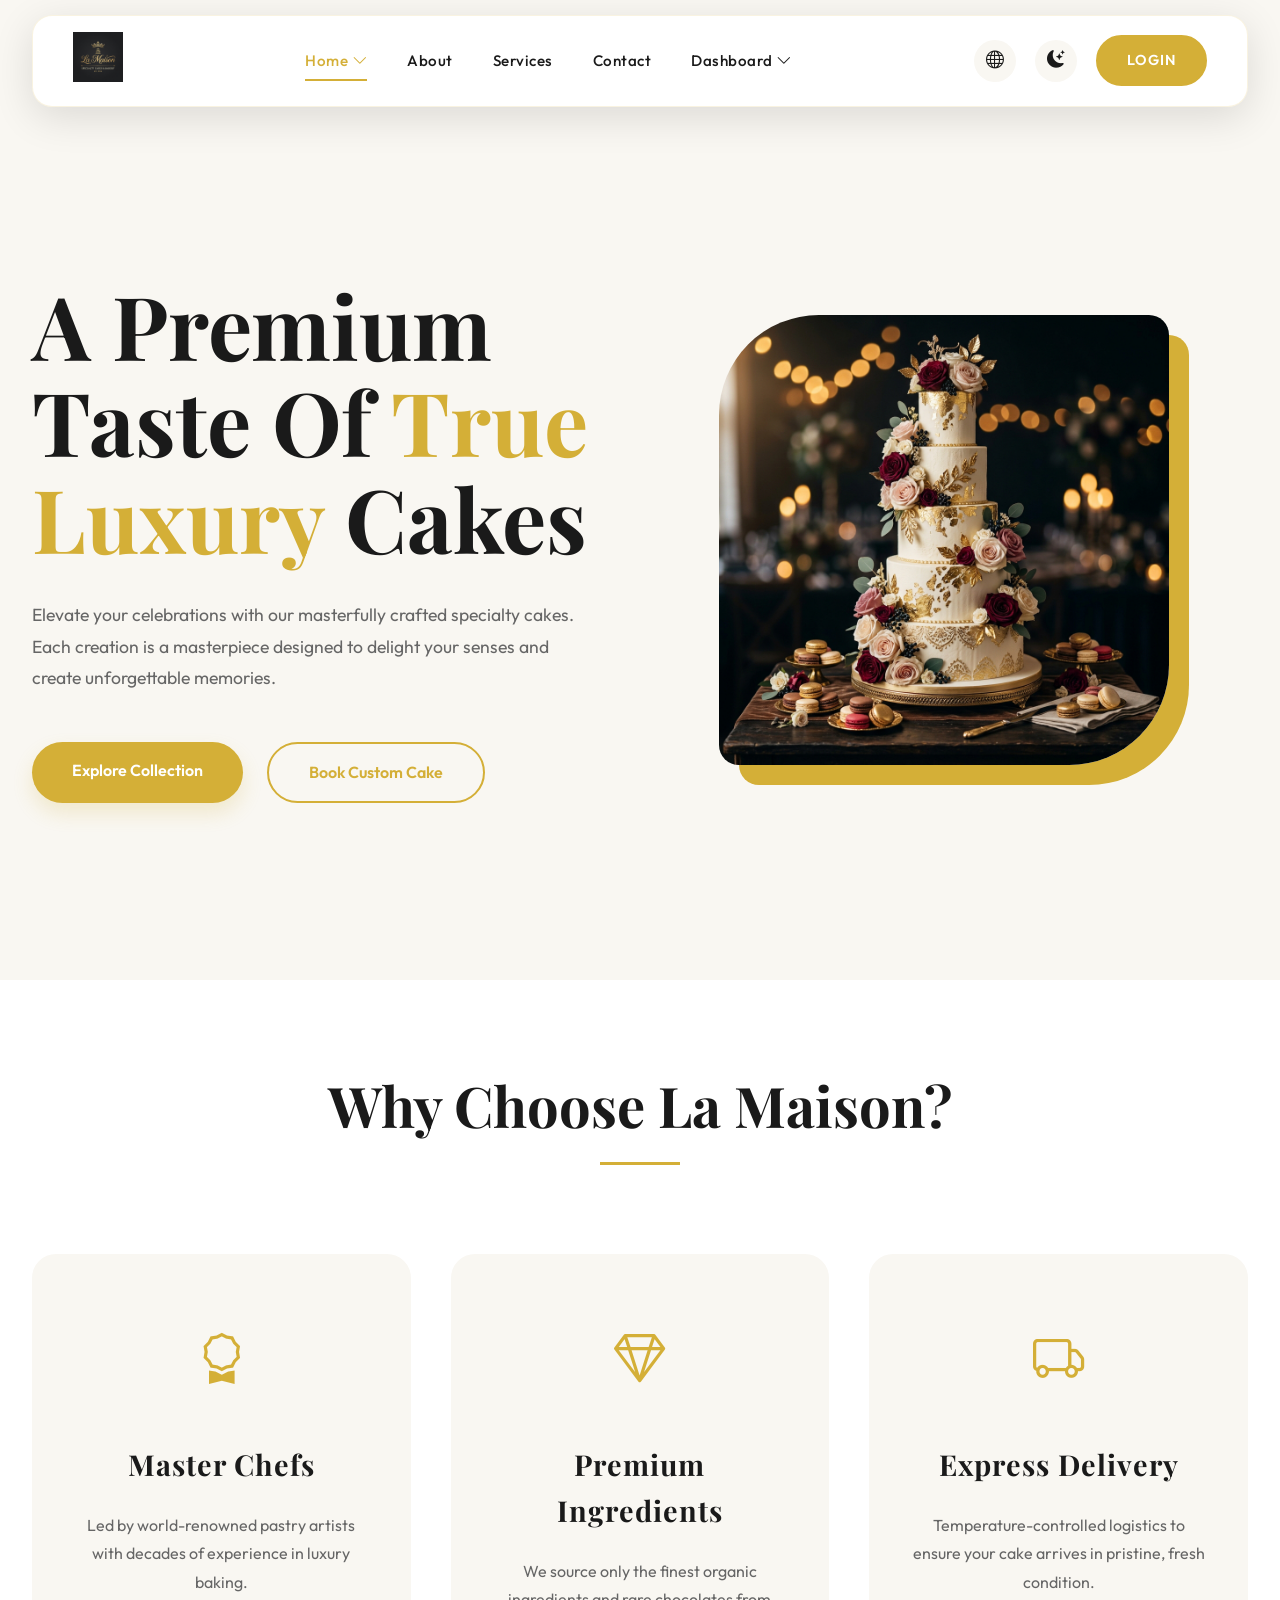
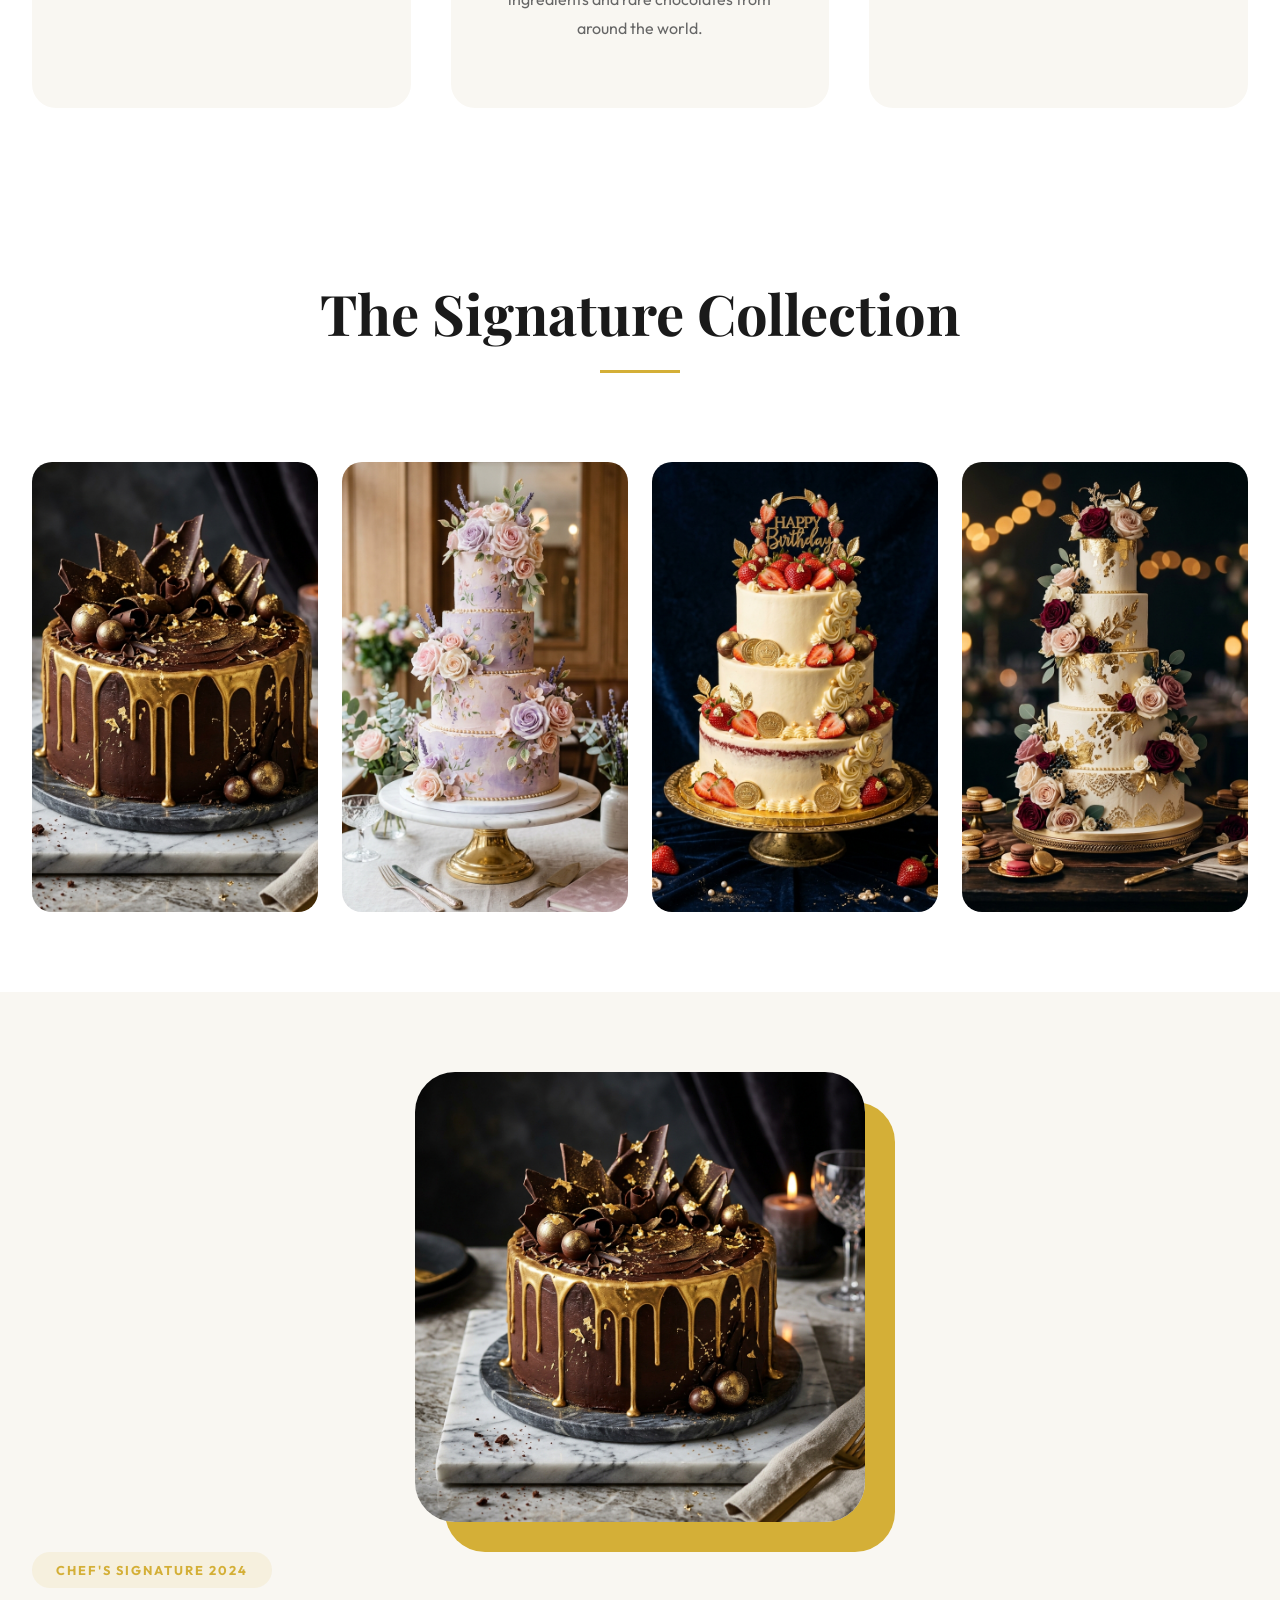
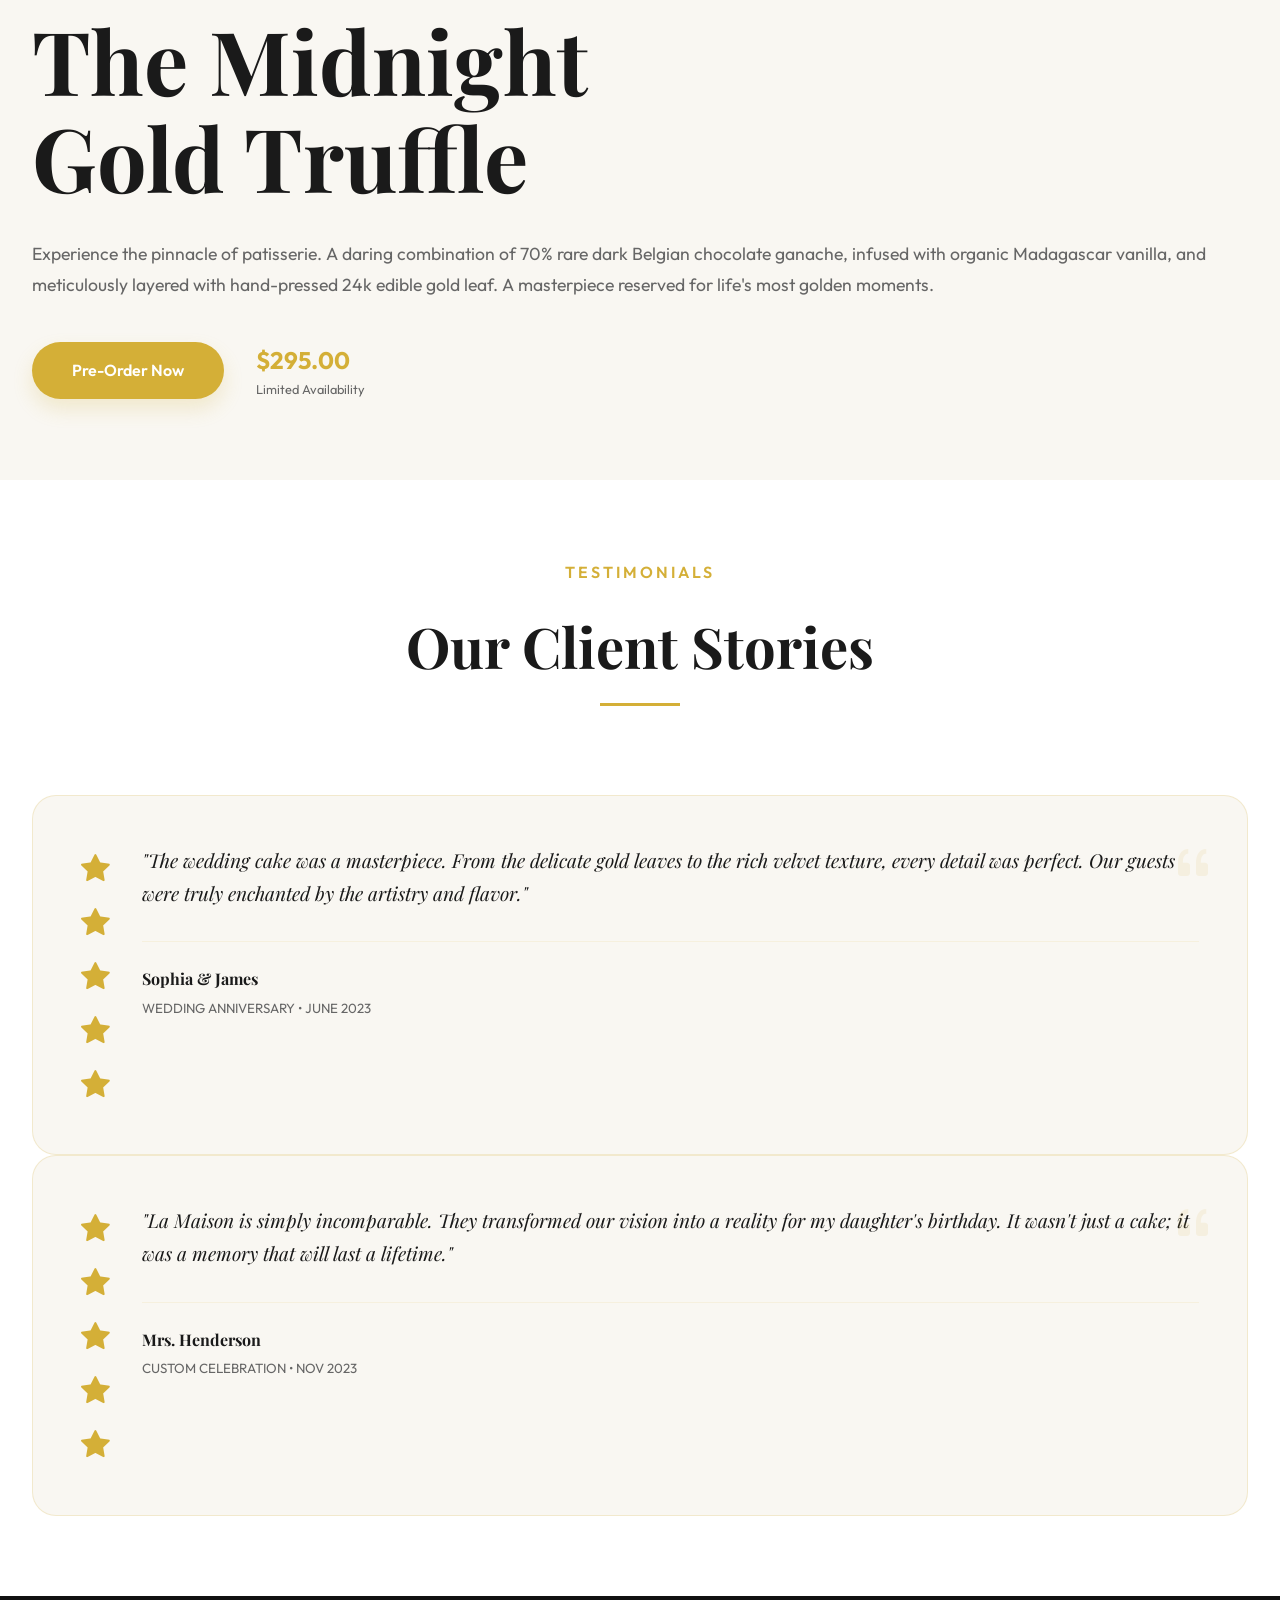
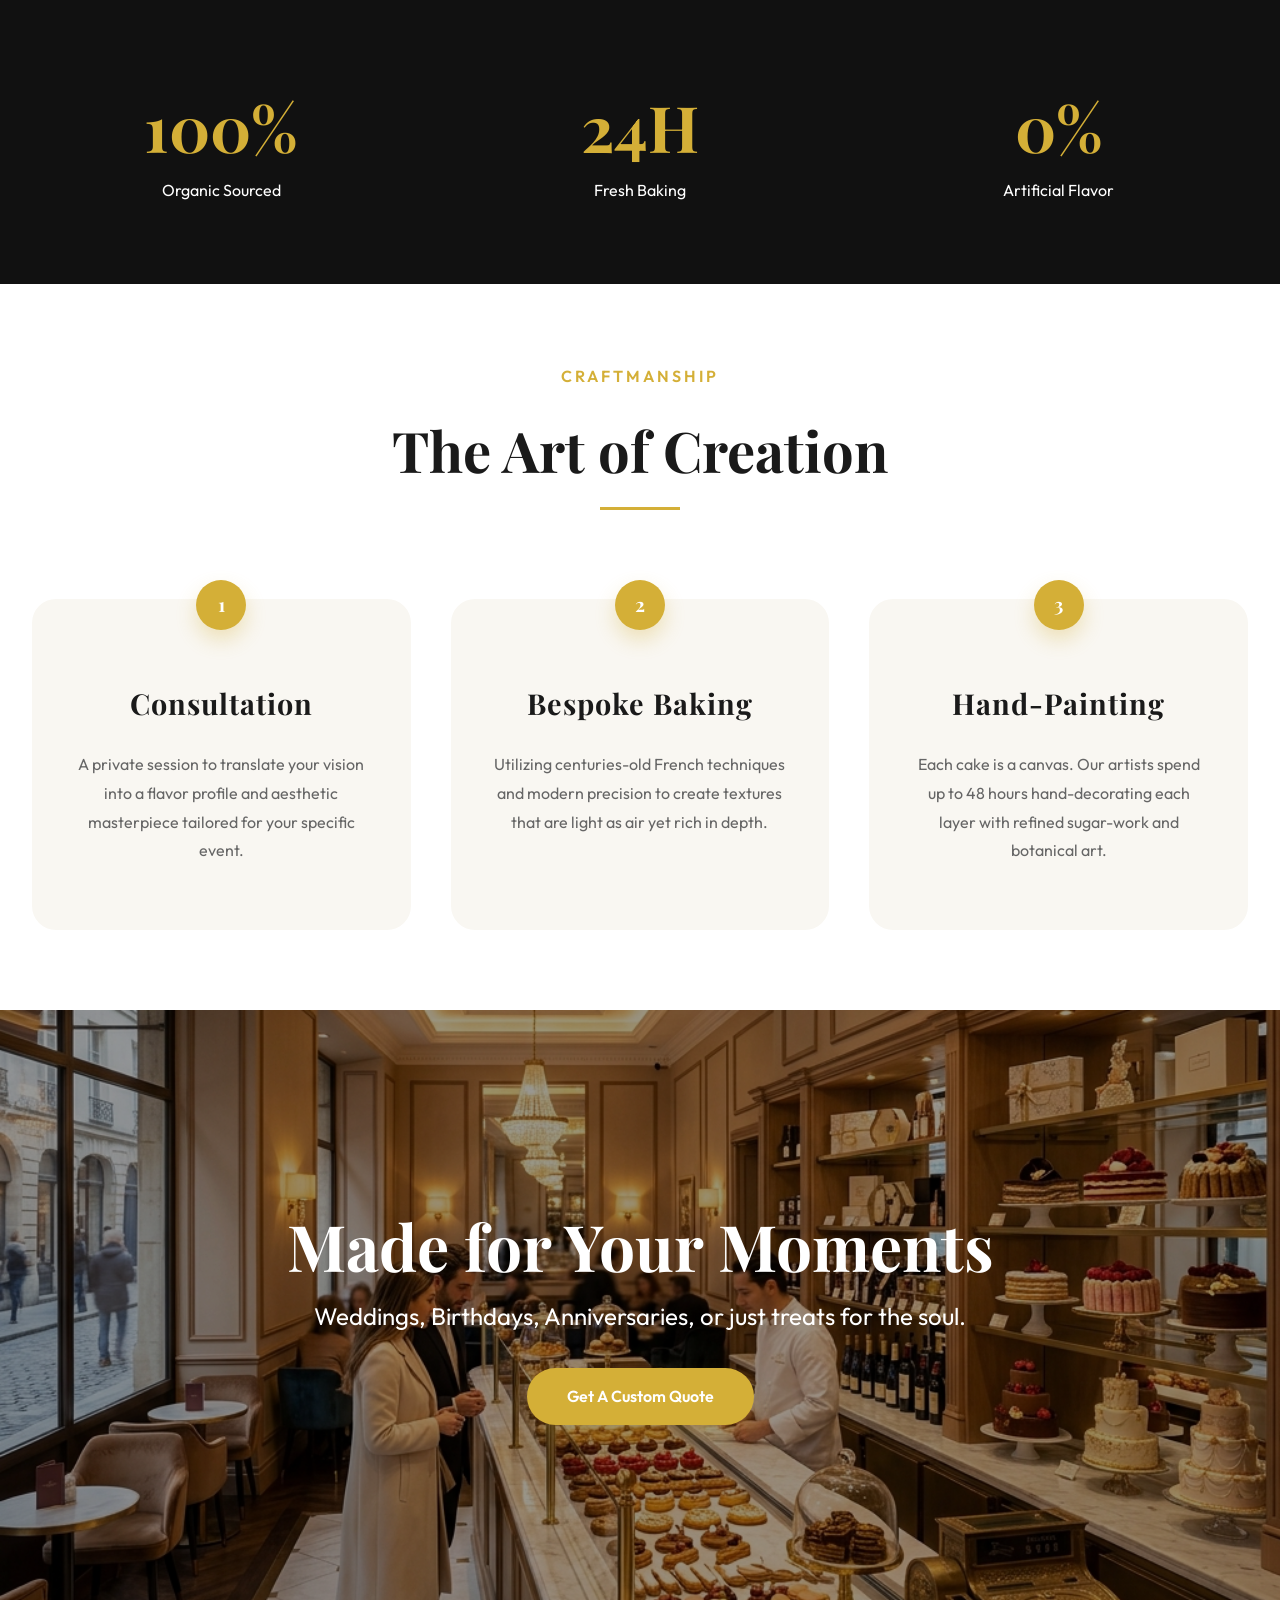
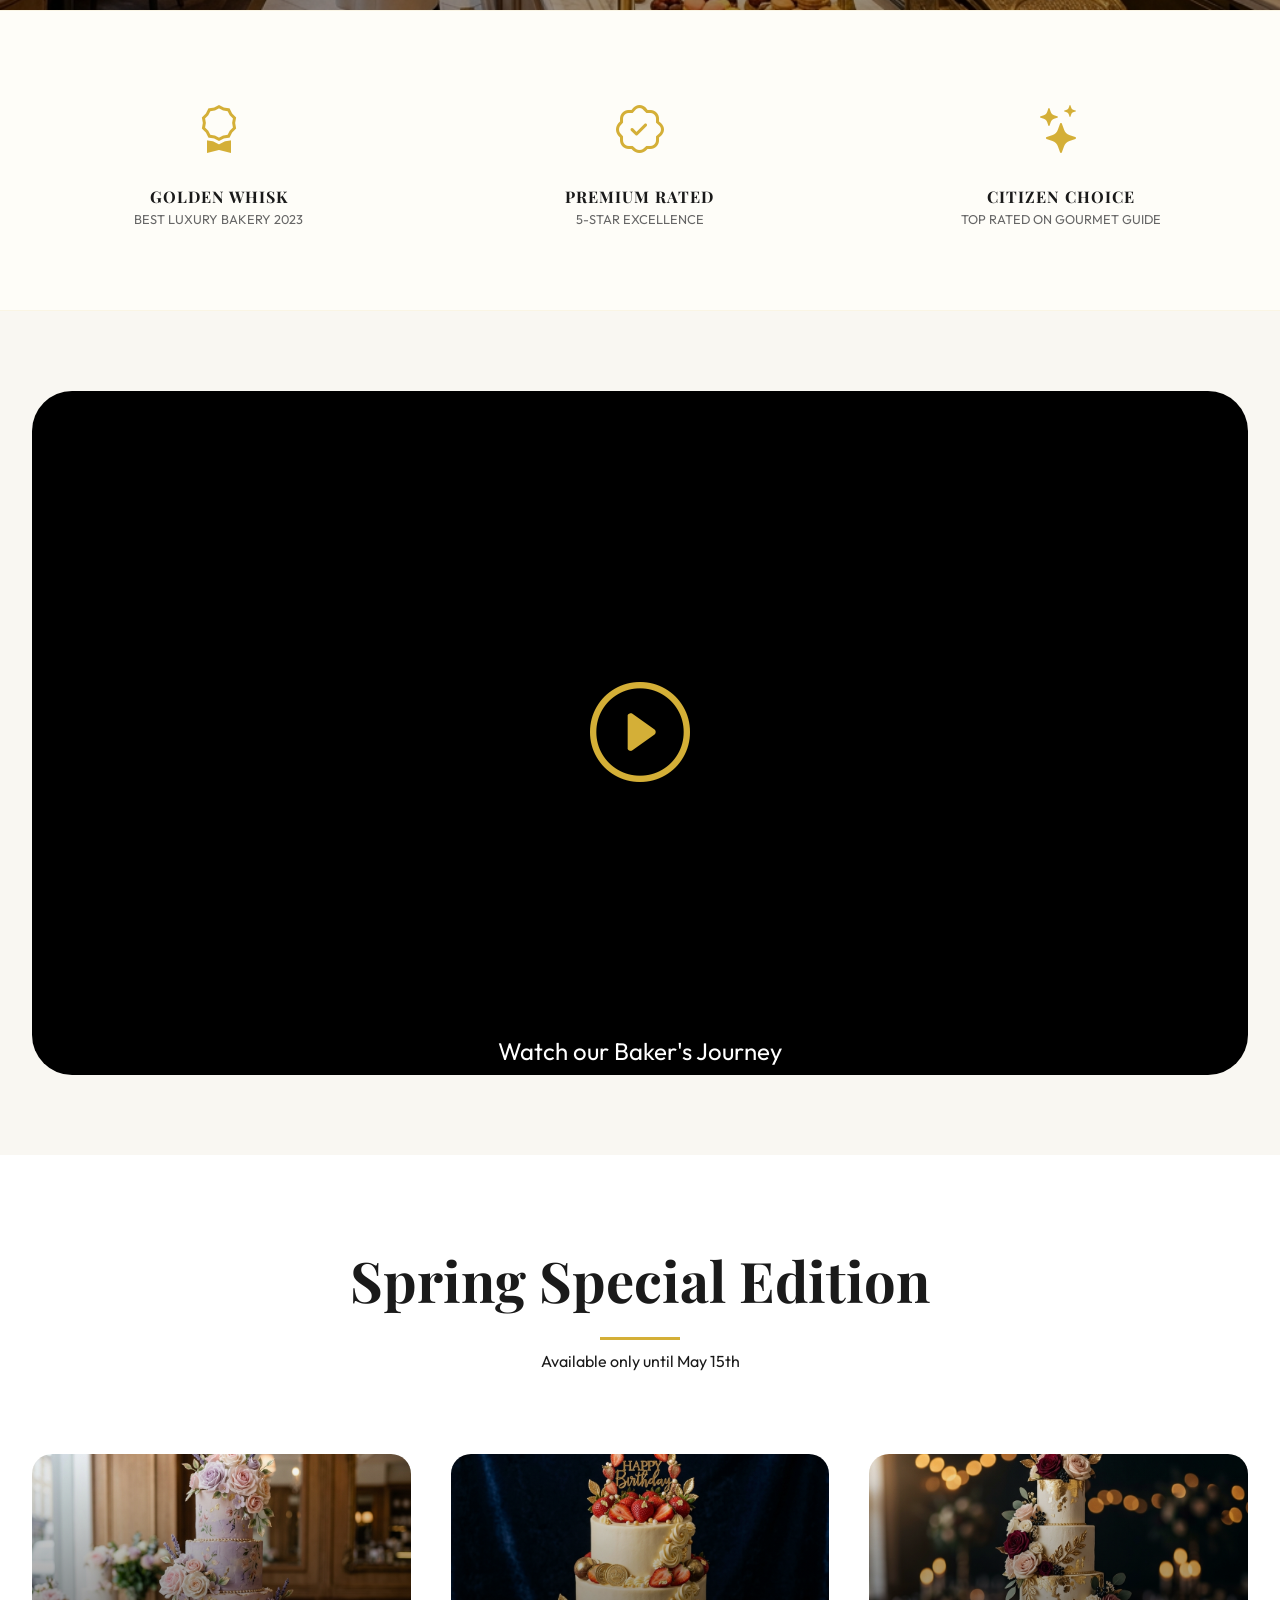
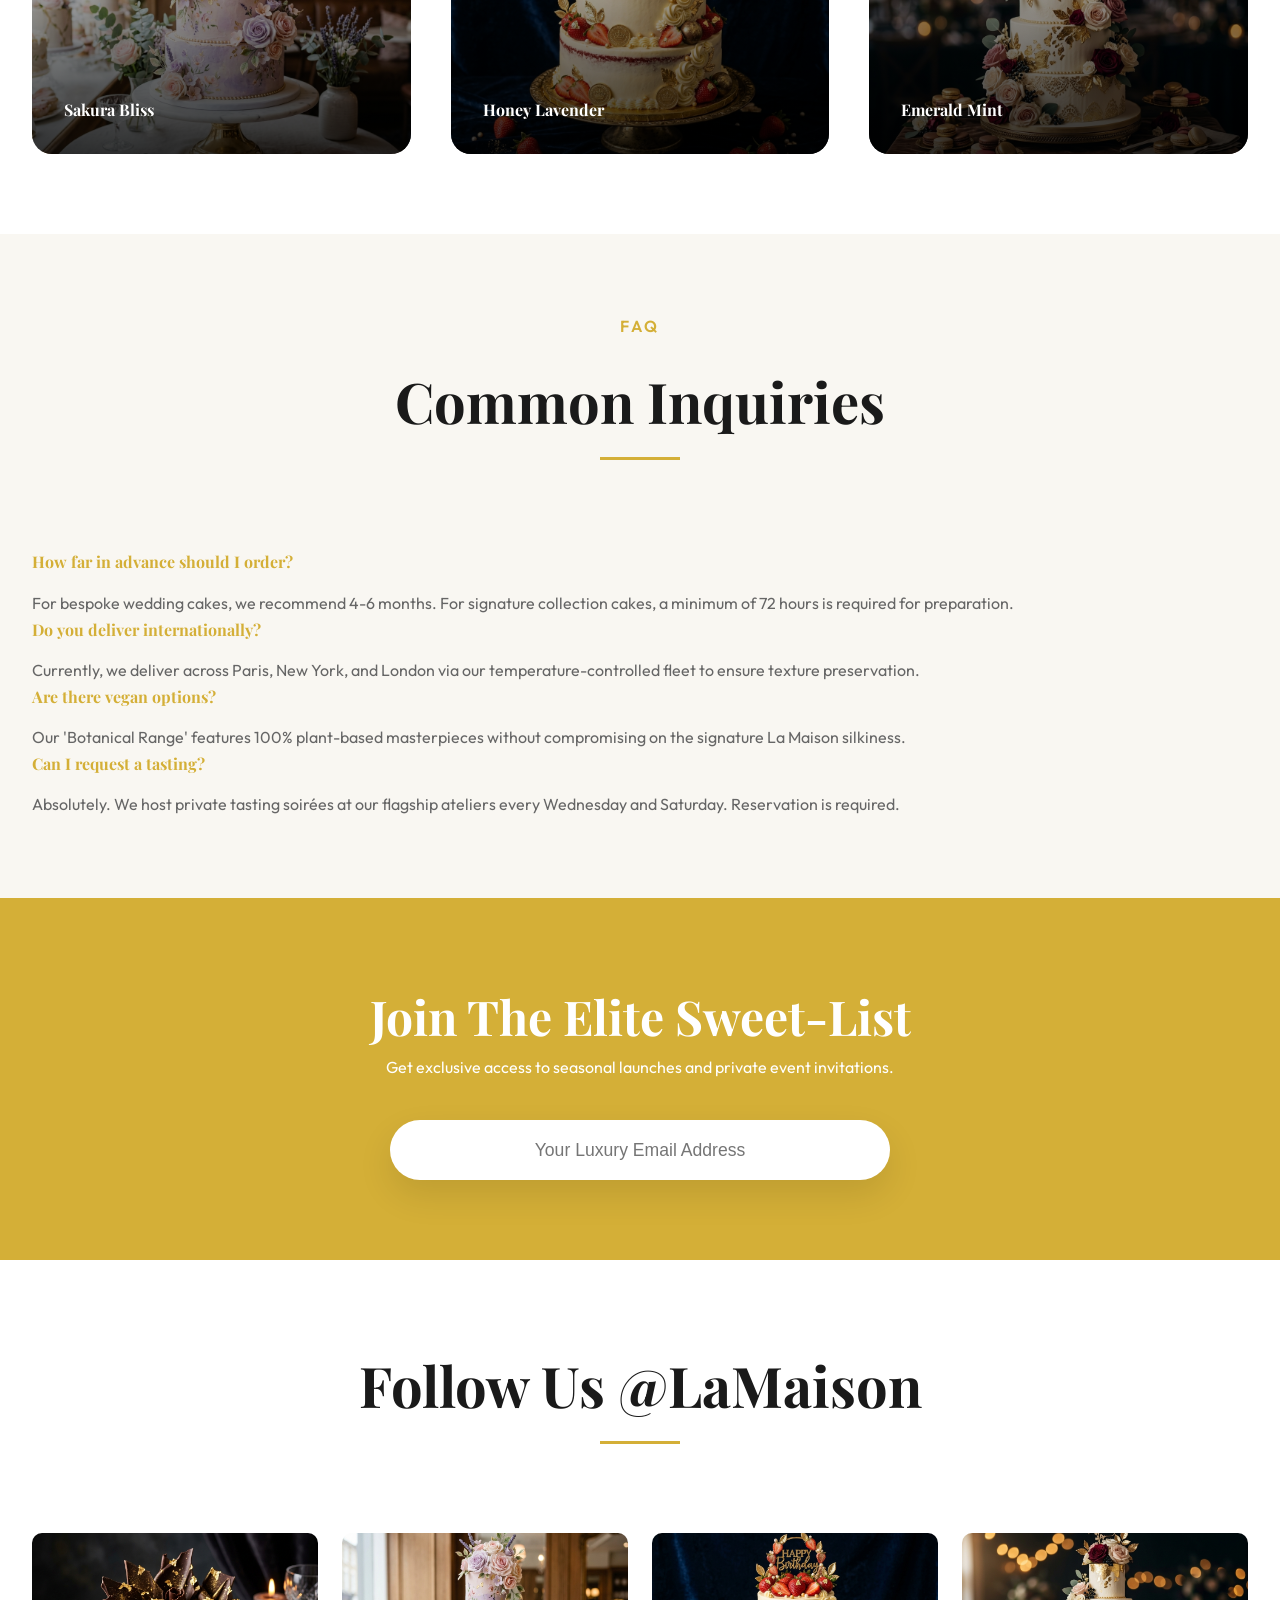
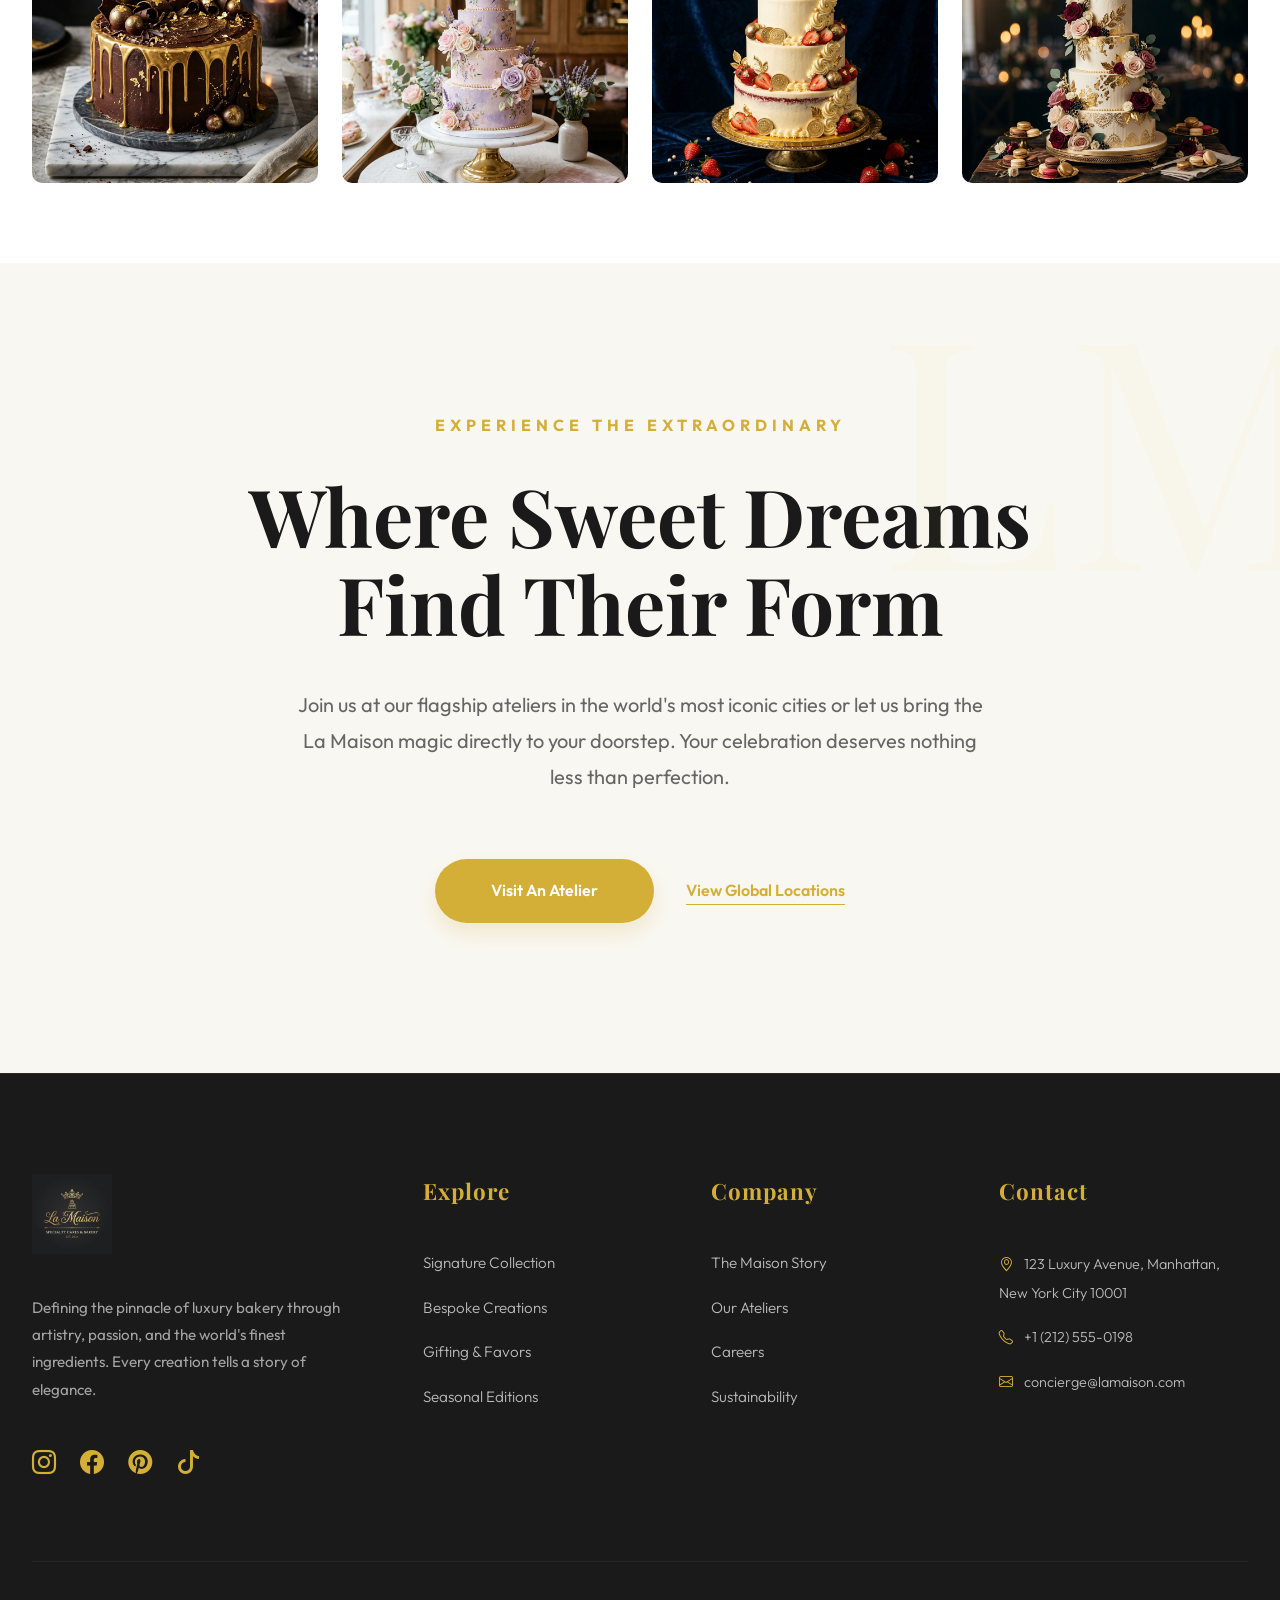
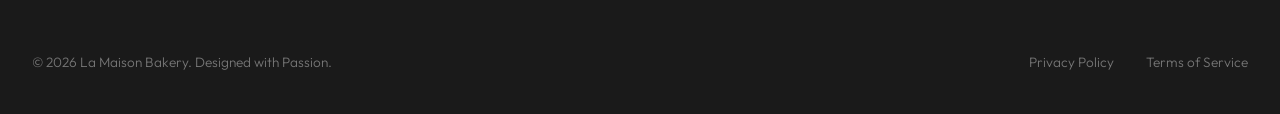
==== index.html @ 5345752d "Initial commit of Cake Shop project" ====
<!DOCTYPE html>
<html lang="en" dir="ltr">

<head>
    <meta charset="UTF-8">
    <meta name="viewport" content="width=device-width, initial-scale=1.0">
    <title>La Maison | Luxury Specialty Cake & Bakery</title>
    <!-- Google Fonts: Playfair Display & Outfit -->
    <link rel="preconnect" href="https://fonts.googleapis.com">
    <link rel="preconnect" href="https://fonts.gstatic.com" crossorigin>
    <link
        href="https://fonts.googleapis.com/css2?family=Outfit:wght@300;400;600;700&family=Playfair+Display:ital,wght@0,400;0,700;1,400&display=swap"
        rel="stylesheet">
    <!-- Bootstrap Icons -->
    <link rel="stylesheet" href="https://cdn.jsdelivr.net/npm/bootstrap-icons@1.11.3/font/bootstrap-icons.min.css">
    <!-- Custom Style -->
    <link rel="stylesheet" href="style.css">
    <!-- Favicon -->
    <link rel="icon" type="image/png" href="assets/images/logo.png">
</head>

<body data-theme="light">

    <!-- Header Section -->
    <header>
        <div class="container nav-wrapper">
            <div class="logo">
                <a href="index.html"><img src="assets/images/logo.png" alt="La Maison Logo"></a>
            </div>

            <nav class="nav-center">
                <div class="nav-item active">
                    <span>Home <i class="bi bi-chevron-down"></i></span>
                    <ul class="dropdown">
                        <li><a href="index.html">Home 1</a></li>
                        <li><a href="home2.html">Home 2</a></li>
                    </ul>
                </div>
                <div class="nav-item"><a href="about.html">About</a></div>
                <div class="nav-item"><a href="services.html">Services</a></div>
                <div class="nav-item"><a href="contact.html">Contact</a></div>
                <div class="nav-item">
                    <span>Dashboard <i class="bi bi-chevron-down"></i></span>
                    <ul class="dropdown">
                        <li><a href="dashboard.html">User Dashboard</a></li>
                        <li><a href="admin-dashboard.html">Admin Dashboard</a></li>
                    </ul>
                </div>
            </nav>

            <div class="nav-right">
                <button class="icon-btn" id="dir-toggle" title="Toggle LTR/RTL"><i class="bi bi-globe"></i></button>
                <button class="icon-btn" id="theme-toggle" title="Toggle Light/Dark Theme"><i
                        class="bi bi-moon-stars-fill"></i></button>
                <a href="login.html" class="login-btn">LOGIN</a>
                <div class="hamburger"><i class="bi bi-list"></i></div>
            </div>
        </div>
    </header>

    <!-- Main Content -->
    <main>
        <!-- 1. Hero Section -->
        <section id="hero" class="hero">
            <div class="container hero-wrapper">
                <div class="hero-content reveal">
                    <h1 class="premium-font h1-heading">A Premium Taste Of <span>True Luxury</span> Cakes</h1>
                    <p>Elevate your celebrations with our masterfully crafted specialty cakes. Each creation is a
                        masterpiece designed to delight your senses and create unforgettable memories.</p>
                    <div class="hero-btns">
                        <a href="#collection" class="primary-btn">Explore Collection</a>
                        <a href="#" class="secondary-btn">Book Custom Cake</a>
                    </div>
                </div>
                <div class="hero-image reveal" style="transition-delay: 0.2s;">
                    <img src="assets/images/hero-cake.png" alt="Luxury Cake Hero">
                </div>
            </div>
        </section>

        <!-- 2. Features/USP -->
        <section id="features" class="reveal">
            <div class="container section-title">
                <h2>Why Choose La Maison?</h2>
                <div class="divider"></div>
            </div>
            <div class="container grid-main">
                <div class="feature-card">
                    <i class="bi bi-award"></i>
                    <h3 class="premium-font">Master Chefs</h3>
                    <p>Led by world-renowned pastry artists with decades of experience in luxury baking.</p>
                </div>
                <div class="feature-card">
                    <i class="bi bi-gem"></i>
                    <h3 class="premium-font">Premium Ingredients</h3>
                    <p>We source only the finest organic ingredients and rare chocolates from around the world.</p>
                </div>
                <div class="feature-card">
                    <i class="bi bi-truck"></i>
                    <h3 class="premium-font">Express Delivery</h3>
                    <p>Temperature-controlled logistics to ensure your cake arrives in pristine, fresh condition.</p>
                </div>
            </div>
        </section>

        <!-- 3. Signature Collection -->
        <section id="collection" class="reveal">
            <div class="container section-title">
                <h2>The Signature Collection</h2>
                <div class="divider"></div>
            </div>
            <div class="container cake-gallery">
                <div class="cake-item">
                    <img src="assets/images/cake1.png" alt="Chocolate Ganache">
                    <div class="cake-overlay">
                        <h4>Royal Ganache</h4>
                        <p>$180.00</p>
                    </div>
                </div>
                <div class="cake-item">
                    <img src="assets/images/cake2.png" alt="Floral Pastel">
                    <div class="cake-overlay">
                        <h4>Pastel Bloom</h4>
                        <p>$210.00</p>
                    </div>
                </div>
                <div class="cake-item">
                    <img src="assets/images/cake3.png" alt="Red Velvet">
                    <div class="cake-overlay">
                        <h4>Velvet Crimson</h4>
                        <p>$195.00</p>
                    </div>
                </div>
                <!-- Adding a fourth placeholder for symmetry -->
                <div class="cake-item">
                    <img src="assets/images/hero-cake.png" alt="Classic Gold">
                    <div class="cake-overlay">
                        <h4>Classic Gold</h4>
                        <p>$250.00</p>
                    </div>
                </div>
            </div>
        </section>

        <!-- 4. Chef's Special (Single Item Highlight) -->
        <section id="chef-special" class="reveal" style="background-color: var(--surface);">
            <div class="container grid-2col chef-special-grid" style="gap: 6rem;">
                <div class="image-reveal">
                    <div class="chef-special-img-container"
                        style="position: relative; border-radius: 40px; overflow: hidden; box-shadow: 30px 30px 0 var(--primary); margin-bottom: 30px;">
                        <img src="assets/images/cake1.png" alt="Chef Special"
                            style="width:100%; display: block; transition: 0.5 transform;">
                    </div>
                </div>
                <div class="content-reveal">
                    <div
                        style="display: inline-block; padding: 0.5rem 1.5rem; background: rgba(212, 175, 55, 0.1); color: var(--primary); border-radius: 50px; font-weight: 700; font-size: 0.8rem; letter-spacing: 2px; margin-bottom: 1.5rem;">
                        CHEF'S SIGNATURE 2024</div>
                    <h2 class="premium-font h1-heading" style="line-height: 1.1; margin-bottom: 2rem;">The
                        Midnight <br>Gold Truffle</h2>
                    <p style="font-size: 1.1rem; line-height: 1.8; color: var(--text-muted); margin-bottom: 2.5rem;">
                        Experience the pinnacle of patisserie. A daring combination of 70% rare dark Belgian chocolate
                        ganache, infused with organic Madagascar vanilla, and meticulously layered with hand-pressed 24k
                        edible gold leaf. A masterpiece reserved for life's most golden moments.</p>
                    <div style="display: flex; align-items: center; gap: 2rem; flex-wrap: wrap;">
                        <a href="#" class="primary-btn">Pre-Order Now</a>
                        <div style="display: flex; flex-direction: column;">
                            <span style="font-weight: 700; font-size: 1.5rem; color: var(--primary);">$295.00</span>
                            <span style="font-size: 0.8rem; color: var(--text-muted);">Limited Availability</span>
                        </div>
                    </div>
                </div>
            </div>
        </section>

        <!-- 5. Testimonials -->
        <section id="testimonials" class="reveal">
            <div class="container section-title">
                <span
                    style="color: var(--primary); font-weight: 600; letter-spacing: 3px; display: block; margin-bottom: 1rem;">TESTIMONIALS</span>
                <h2>Our Client Stories</h2>
                <div class="divider"></div>
            </div>
            <div class="container grid-2col testimonial-grid">
                <!-- Card 1 -->
                <div class="testimonial-card">
                    <i class="bi bi-quote"
                        style="position: absolute; top: 30px; right: 30px; font-size: 3rem; color: rgba(212, 175, 55, 0.1);"></i>
                    <div class="stars-column"
                        style="display: flex; flex-direction: column; gap: 0.5rem; color: var(--primary); font-size: 1.8rem;">
                        <i class="bi bi-star-fill"></i>
                        <i class="bi bi-star-fill"></i>
                        <i class="bi bi-star-fill"></i>
                        <i class="bi bi-star-fill"></i>
                        <i class="bi bi-star-fill"></i>
                    </div>
                    <div class="content">
                        <p
                            style="font-size: 1.2rem; line-height: 1.7; font-family: var(--font-heading); font-style: italic; margin-bottom: 2rem; color: var(--text);">
                            "The wedding cake was a masterpiece. From the delicate gold leaves to the rich velvet
                            texture, every detail was perfect. Our guests were truly enchanted by the artistry and
                            flavor."</p>
                        <div style="border-top: 1px solid rgba(212, 175, 55, 0.1); padding-top: 1.5rem;">
                            <h4 class="premium-font" style="margin-bottom: 0.2rem; color: var(--text);">Sophia & James
                            </h4>
                            <small style="color: var(--text-muted); text-transform: uppercase;">Wedding Anniversary •
                                June 2023</small>
                        </div>
                    </div>
                </div>
                <!-- Card 2 -->
                <div class="testimonial-card">
                    <i class="bi bi-quote"
                        style="position: absolute; top: 30px; right: 30px; font-size: 3rem; color: rgba(212, 175, 55, 0.1);"></i>
                    <div class="stars-column"
                        style="display: flex; flex-direction: column; gap: 0.5rem; color: var(--primary); font-size: 1.8rem;">
                        <i class="bi bi-star-fill"></i>
                        <i class="bi bi-star-fill"></i>
                        <i class="bi bi-star-fill"></i>
                        <i class="bi bi-star-fill"></i>
                        <i class="bi bi-star-fill"></i>
                    </div>
                    <div class="content">
                        <p
                            style="font-size: 1.2rem; line-height: 1.7; font-family: var(--font-heading); font-style: italic; margin-bottom: 2rem; color: var(--text);">
                            "La Maison is simply incomparable. They transformed our vision into a reality for my
                            daughter's birthday. It wasn't just a cake; it was a memory that will last a lifetime."</p>
                        <div style="border-top: 1px solid rgba(212, 175, 55, 0.1); padding-top: 1.5rem;">
                            <h4 class="premium-font" style="margin-bottom: 0.2rem; color: var(--text);">Mrs. Henderson
                            </h4>
                            <small style="color: var(--text-muted); text-transform: uppercase;">Custom Celebration • Nov
                                2023</small>
                        </div>
                    </div>
                </div>
            </div>
        </section>

        <!-- 6. Our Quality / Ingredients -->
        <section id="quality" class="reveal dark-highlight-section">
            <div class="container grid-main" style="text-align: center;">
                <div style="text-align: center;">
                    <h4 style="font-size: 4rem; color: var(--primary);">100%</h4>
                    <p>Organic Sourced</p>
                </div>
                <div style="text-align: center;">
                    <h4 style="font-size: 4rem; color: var(--primary);">24H</h4>
                    <p>Fresh Baking</p>
                </div>
                <div style="text-align: center;">
                    <h4 style="font-size: 4rem; color: var(--primary);">0%</h4>
                    <p>Artificial Flavor</p>
                </div>
            </div>
        </section>

        <!-- 7. Our Process Step by Step -->
        <section id="process" class="reveal">
            <div class="container section-title">
                <span
                    style="color: var(--primary); font-weight: 600; letter-spacing: 3px; display: block; margin-bottom: 1rem;">CRAFTMANSHIP</span>
                <h2>The Art of Creation</h2>
                <div class="divider"></div>
            </div>
            <div class="container grid-main">
                <div class="feature-card" style="position: relative; overflow: visible;">
                    <div
                        style="position: absolute; top: -20px; left: 50%; transform: translateX(-50%); width: 50px; height: 50px; background: var(--primary); color: white; border-radius: 50%; display: flex; align-items: center; justify-content: center; font-family: var(--font-heading); font-weight: 700; font-size: 1.2rem; box-shadow: 0 10px 20px rgba(212, 175, 55, 0.3);">
                        1</div>
                    <h3 class="premium-font" style="margin-top: 1rem;">Consultation</h3>
                    <p>A private session to translate your vision into a flavor profile and aesthetic masterpiece
                        tailored for your specific event.</p>
                </div>
                <div class="feature-card" style="position: relative; overflow: visible;">
                    <div
                        style="position: absolute; top: -20px; left: 50%; transform: translateX(-50%); width: 50px; height: 50px; background: var(--primary); color: white; border-radius: 50%; display: flex; align-items: center; justify-content: center; font-family: var(--font-heading); font-weight: 700; font-size: 1.2rem; box-shadow: 0 10px 20px rgba(212, 175, 55, 0.3);">
                        2</div>
                    <h3 class="premium-font" style="margin-top: 1rem;">Bespoke Baking</h3>
                    <p>Utilizing centuries-old French techniques and modern precision to create textures that are light
                        as air yet rich in depth.</p>
                </div>
                <div class="feature-card" style="position: relative; overflow: visible;">
                    <div
                        style="position: absolute; top: -20px; left: 50%; transform: translateX(-50%); width: 50px; height: 50px; background: var(--primary); color: white; border-radius: 50%; display: flex; align-items: center; justify-content: center; font-family: var(--font-heading); font-weight: 700; font-size: 1.2rem; box-shadow: 0 10px 20px rgba(212, 175, 55, 0.3);">
                        3</div>
                    <h3 class="premium-font" style="margin-top: 1rem;">Hand-Painting</h3>
                    <p>Each cake is a canvas. Our artists spend up to 48 hours hand-decorating each layer with refined
                        sugar-work and botanical art.</p>
                </div>
            </div>
        </section>

        <!-- 8. Custom Occasions -->
        <section id="occasions" class="reveal" style="padding: 0;">
            <div class="parallax-banner"
                style="background-image: url('assets/images/bakery-interior.png'); height: 600px;">
                <div class="parallax-content">
                    <h2 class="premium-font" style="font-size: 4rem;">Made for Your Moments</h2>
                    <p style="font-size: 1.5rem; max-width: 800px; margin: 0 auto;">Weddings, Birthdays, Anniversaries,
                        or just treats for the soul.</p>
                    <a href="#" class="primary-btn" style="margin-top: 2rem; display: inline-block;">Get A Custom
                        Quote</a>
                </div>
            </div>
        </section>

        <!-- 9. Awards & Honors -->
        <section id="awards" class="reveal"
            style="background: rgba(212, 175, 55, 0.03); border-top: 1px solid rgba(212, 175, 55, 0.1); border-bottom: 1px solid rgba(212, 175, 55, 0.1);">
            <div class="container">
                <div
                    style="display: flex; flex-wrap: wrap; justify-content: space-between; align-items: center; gap: 3rem;">
                    <div style="text-align:center; flex: 1;">
                        <i class="bi bi-award"
                            style="font-size: 3rem; color: var(--primary); display: block; margin-bottom: 1rem;"></i>
                        <h4 class="premium-font" style="letter-spacing: 1px;">GOLDEN WHISK</h4>
                        <p style="font-size: 0.8rem; text-transform: uppercase; color: var(--text-muted);">Best Luxury
                            Bakery 2023</p>
                    </div>
                    <div style="text-align:center; flex: 1;">
                        <i class="bi bi-patch-check"
                            style="font-size: 3rem; color: var(--primary); display: block; margin-bottom: 1rem;"></i>
                        <h4 class="premium-font" style="letter-spacing: 1px;">PREMIUM RATED</h4>
                        <p style="font-size: 0.8rem; text-transform: uppercase; color: var(--text-muted);">5-Star
                            Excellence</p>
                    </div>
                    <div style="text-align:center; flex: 1;">
                        <i class="bi bi-stars"
                            style="font-size: 3rem; color: var(--primary); display: block; margin-bottom: 1rem;"></i>
                        <h4 class="premium-font" style="letter-spacing: 1px;">CITIZEN CHOICE</h4>
                        <p style="font-size: 0.8rem; text-transform: uppercase; color: var(--text-muted);">Top Rated On
                            Gourmet Guide</p>
                    </div>
                </div>
            </div>
        </section>

        <!-- 10. Video Preview Section -->
        <section id="video" class="reveal" style="background: var(--surface);">
            <div class="container" style="text-align:center;">
                <div
                    style="aspect-ratio: 16/9; background: #000; border-radius: 40px; display: flex; align-items: center; justify-content: center; color: white;">
                    <i class="bi bi-play-circle" style="font-size: 100px; cursor: pointer; color: var(--primary);"></i>
                    <p style="position: absolute; bottom: 10%; width: 100%; font-size: 1.5rem;">Watch our Baker's
                        Journey</p>
                </div>
            </div>
        </section>

        <!-- 11. Seasonal Limited Edition -->
        <section id="seasonal" class="reveal">
            <div class="container section-title">
                <h2>Spring Special Edition</h2>
                <p>Available only until May 15th</p>
            </div>
            <div class="container grid-main">
                <div class="cake-item" style="height: 300px;">
                    <img src="assets/images/cake2.png" alt="Spring Cake">
                    <div class="cake-overlay" style="opacity:1;">
                        <h4>Sakura Bliss</h4>
                    </div>
                </div>
                <div class="cake-item" style="height: 300px;">
                    <img src="assets/images/cake3.png" alt="Spring Cake">
                    <div class="cake-overlay" style="opacity:1;">
                        <h4>Honey Lavender</h4>
                    </div>
                </div>
                <div class="cake-item" style="height: 300px;">
                    <img src="assets/images/hero-cake.png" alt="Spring Cake">
                    <div class="cake-overlay" style="opacity:1;">
                        <h4>Emerald Mint</h4>
                    </div>
                </div>
            </div>
        </section>

        <!-- 12. FAQ -->
        <section id="faq" class="reveal" style="background: var(--surface);">
            <div class="container section-title">
                <span
                    style="color: var(--primary); font-weight: 600; letter-spacing: 3px; display: block; margin-bottom: 1rem;">FAQ</span>
                <h2>Common Inquiries</h2>
                <div class="divider"></div>
            </div>
            <div class="container grid-2col faq-grid">
                    <div class="faq-item">
                        <h4 class="premium-font" style="color: var(--primary); margin-bottom: 1rem;">How far in advance
                            should I order?</h4>
                        <p style="color: var(--text-muted); line-height: 1.6;">For bespoke wedding cakes, we recommend
                            4-6 months. For signature collection cakes, a minimum of 72 hours is required for
                            preparation.</p>
                    </div>
                    <div class="faq-item">
                        <h4 class="premium-font" style="color: var(--primary); margin-bottom: 1rem;">Do you deliver
                            internationally?</h4>
                        <p style="color: var(--text-muted); line-height: 1.6;">Currently, we deliver across Paris, New
                            York, and London via our temperature-controlled fleet to ensure texture preservation.</p>
                    </div>
                    <div class="faq-item">
                        <h4 class="premium-font" style="color: var(--primary); margin-bottom: 1rem;">Are there vegan
                            options?</h4>
                        <p style="color: var(--text-muted); line-height: 1.6;">Our 'Botanical Range' features 100%
                            plant-based masterpieces without compromising on the signature La Maison silkiness.</p>
                    </div>
                    <div class="faq-item">
                        <h4 class="premium-font" style="color: var(--primary); margin-bottom: 1rem;">Can I request a
                            tasting?</h4>
                        <p style="color: var(--text-muted); line-height: 1.6;">Absolutely. We host private tasting
                            soirées at our flagship ateliers every Wednesday and Saturday. Reservation is required.</p>
                    </div>
                </div>
        </section>

        <!-- 13. Newsletter -->
        <section id="newsletter" class="reveal" style="background: var(--primary); color: white;">
            <div class="container" style="text-align: center;">
                <h2 class="premium-font" style="font-size: 3rem;">Join The Elite Sweet-List</h2>
                <p style="margin-bottom: 2.5rem;">Get exclusive access to seasonal launches and private event
                    invitations.</p>
                <form style="max-width: 500px; margin: 0 auto;">
                    <input type="email" placeholder="Your Luxury Email Address"
                        style="width: 100%; padding: 1.2rem 2.5rem; border-radius: 50px; border:none; outline:none; text-align: center; font-size: 1.1rem; box-shadow: 0 15px 35px rgba(0,0,0,0.1);">
                </form>
            </div>
        </section>

        <!-- 14. Instagram / Gallery -->
        <section id="instagram" class="reveal">
            <div class="container section-title">
                <h2>Follow Us @LaMaison</h2>
            </div>
            <div class="container cake-gallery">
                <img src="assets/images/cake1.png"
                    style="width:100%; height:250px; object-fit:cover; border-radius:10px;">
                <img src="assets/images/cake2.png"
                    style="width:100%; height:250px; object-fit:cover; border-radius:10px;">
                <img src="assets/images/cake3.png"
                    style="width:100%; height:250px; object-fit:cover; border-radius:10px;">
                <img src="assets/images/hero-cake.png"
                    style="width:100%; height:250px; object-fit:cover; border-radius:10px;">
            </div>
        </section>

        <!-- 15. Final CTA / Locations -->
        <section id="final" class="reveal"
            style="text-align: center; padding: 150px 0; background-color: var(--surface); position: relative; overflow: hidden;">
            <div
                style="position: absolute; top: -10%; right: -5%; font-size: 20rem; color: rgba(212, 175, 55, 0.03); font-family: var(--font-heading);">
                LM</div>
            <div class="container">
                <span
                    style="color: var(--primary); font-weight: 700; letter-spacing: 5px; display: block; margin-bottom: 2rem;">EXPERIENCE
                    THE EXTRAORDINARY</span>
                <h1 class="premium-font" style="font-size: 5rem; line-height: 1.1; margin-bottom: 2.5rem;">Where Sweet
                    Dreams <br>Find Their Form</h1>
                <p
                    style="margin-bottom: 4rem; max-width: 700px; margin-inline: auto; font-size: 1.25rem; color: var(--text-muted); line-height: 1.8;">
                    Join us at our flagship ateliers in the world's most iconic cities or let us bring the La Maison
                    magic directly to your doorstep. Your celebration deserves nothing less than perfection.</p>
                <div style="display: flex; justify-content: center; gap: 2rem; align-items: center;">
                    <a href="#" class="primary-btn" style="padding: 1.2rem 3.5rem;">Visit An Atelier</a>
                    <a href="#"
                        style="font-weight: 600; color: var(--primary); text-decoration: underline; text-underline-offset: 8px;">View
                        Global Locations</a>
                </div>
            </div>
        </section>
    </main>

    <!-- Footer -->
    <footer style="background: #1A1A1A; color: #FFFFFF; padding: 100px 0 40px; margin-top: 0;">
        <div class="container">
            <div class="footer-grid">
                <!-- Logo & Info -->
                <div class="footer-info">
                    <div class="footer-logo"><img src="assets/images/logo.png" alt="Logo"></div>
                    <p class="footer-desc">
                        Defining the pinnacle of luxury bakery through artistry, passion, and the world's finest
                        ingredients. Every creation tells a story of elegance.</p>
                    <div class="footer-socials">
                        <a href="#"><i class="bi bi-instagram"></i></a>
                        <a href="#"><i class="bi bi-facebook"></i></a>
                        <a href="#"><i class="bi bi-pinterest"></i></a>
                        <a href="#"><i class="bi bi-tiktok"></i></a>
                    </div>
                </div>

                <!-- Explore Section -->
                <div>
                    <h4 class="premium-font"
                        style="color: var(--primary); font-size: 1.4rem; margin-bottom: 2.5rem; letter-spacing: 1px;">
                        Explore</h4>
                    <ul style="display: flex; flex-direction: column; gap: 1.2rem;">
                        <li><a href="#"
                                style="color: rgba(255, 255, 255, 0.7); font-size: 0.95rem; font-weight: 300;">Signature
                                Collection</a></li>
                        <li><a href="#"
                                style="color: rgba(255, 255, 255, 0.7); font-size: 0.95rem; font-weight: 300;">Bespoke
                                Creations</a></li>
                        <li><a href="#"
                                style="color: rgba(255, 255, 255, 0.7); font-size: 0.95rem; font-weight: 300;">Gifting &
                                Favors</a></li>
                        <li><a href="#"
                                style="color: rgba(255, 255, 255, 0.7); font-size: 0.95rem; font-weight: 300;">Seasonal
                                Editions</a></li>
                    </ul>
                </div>

                <!-- Company Section -->
                <div>
                    <h4 class="premium-font"
                        style="color: var(--primary); font-size: 1.4rem; margin-bottom: 2.5rem; letter-spacing: 1px;">
                        Company</h4>
                    <ul style="display: flex; flex-direction: column; gap: 1.2rem;">
                        <li><a href="#"
                                style="color: rgba(255, 255, 255, 0.7); font-size: 0.95rem; font-weight: 300;">The
                                Maison Story</a></li>
                        <li><a href="#"
                                style="color: rgba(255, 255, 255, 0.7); font-size: 0.95rem; font-weight: 300;">Our
                                Ateliers</a></li>
                        <li><a href="#"
                                style="color: rgba(255, 255, 255, 0.7); font-size: 0.95rem; font-weight: 300;">Careers</a>
                        </li>
                        <li><a href="#"
                                style="color: rgba(255, 255, 255, 0.7); font-size: 0.95rem; font-weight: 300;">Sustainability</a>
                        </li>
                    </ul>
                </div>

                <!-- Contact & Address -->
                <div>
                    <h4 class="premium-font"
                        style="color: var(--primary); font-size: 1.4rem; margin-bottom: 2.5rem; letter-spacing: 1px;">
                        Contact</h4>
                    <div style="color: rgba(255, 255, 255, 0.7); font-size: 0.9rem; line-height: 2; font-weight: 300;">
                        <p style="margin-bottom: 1rem;"><i class="bi bi-geo-alt"
                                style="color: var(--primary); margin-right: 0.5rem;"></i> 123 Luxury Avenue, Manhattan,
                            <br>New York City 10001
                        </p>
                        <p style="margin-bottom: 1rem;"><i class="bi bi-telephone"
                                style="color: var(--primary); margin-right: 0.5rem;"></i> +1 (212) 555-0198</p>
                        <p><i class="bi bi-envelope" style="color: var(--primary); margin-right: 0.5rem;"></i>
                            concierge@lamaison.com</p>
                    </div>
                </div>
            </div>

            <!-- Bottom Bar -->
            <div style="display: flex; justify-content: space-between; align-items: center; padding-top: 40px;">
                <p style="font-size: 0.85rem; color: rgba(255, 255, 255, 0.4); font-weight: 300;">&copy; <span
                        id="year"></span> La Maison Bakery. Designed with Passion.</p>
                <div style="display: flex; gap: 2rem;">
                    <a href="#" style="font-size: 0.85rem; color: rgba(255, 255, 255, 0.4); font-weight: 300;">Privacy
                        Policy</a>
                    <a href="#" style="font-size: 0.85rem; color: rgba(255, 255, 255, 0.4); font-weight: 300;">Terms of
                        Service</a>
                </div>
            </div>
        </div>
    </footer>

    <!-- Mobile Menu Overlay (Strictly Mobile) -->
    <div class="mobile-menu-overlay" id="mobile-menu">
        <div class="mobile-menu-close" id="menu-close"><i class="bi bi-x-lg"></i></div>
        <div class="mobile-nav-links">
            <div class="mobile-nav-item">
                <a style="cursor: default;">Home <i class="bi bi-chevron-down" style="font-size: 0.8rem;"></i></a>
                <div class="mobile-sublinks">
                    <a href="index.html" class="active">- Home 1</a>
                    <a href="home2.html">- Home 2</a>
                </div>
            </div>
            <a href="about.html">About</a>
            <a href="services.html">Services</a>
            <a href="contact.html">Contact</a>
            <div class="mobile-nav-item">
                <a style="cursor: default;">Dashboard <i class="bi bi-chevron-down" style="font-size: 0.8rem;"></i></a>
                <div class="mobile-sublinks">
                    <a href="dashboard.html">- User Dashboard</a>
                    <a href="admin-dashboard.html">- Admin Dashboard</a>
                </div>
            </div>
        </div>
        <div class="mobile-secondary-btns">
            <a href="#" class="login-btn">LOGIN</a>
        </div>
    </div>

    <!-- Custom Script -->
    <script src="script.js"></script>
</body>

</html>
---- style.css ----
:root {
    --primary: #D4AF37;
    /* Metallic Gold */
    --primary-dark: #B8860B;
    --background: #FFFFFF;
    --surface: #F9F7F2;
    --text: #1A1A1A;
    --text-muted: #666666;
    --white: #FFFFFF;
    --black: #000000;
    --transition: all 0.4s cubic-bezier(0.165, 0.84, 0.44, 1);
    --font-heading: 'Playfair Display', serif;
    --font-body: 'Outfit', sans-serif;
}

[data-theme="dark"] {
    --background: #121212;
    --surface: #1E1E1E;
    --text: #F5F5F5;
    --text-muted: #AAAAAA;
}

[dir="rtl"] {
    direction: rtl;
    text-align: right;
}

* {
    margin: 0;
    padding: 0;
    box-sizing: border-box;
    scroll-behavior: smooth;
}

html,
body {
    width: 100%;
    max-width: 100vw;
    margin: 0;
    padding: 0;
    overflow-x: hidden;
    position: relative;
}

body {
    font-family: var(--font-body);
    background-color: var(--background);
    color: var(--text);
    line-height: 1.6;
    transition: background-color 0.3s, color 0.3s;
}

h1,
h2,
h3,
h4,
.premium-font {
    font-family: var(--font-heading);
}

.h1-heading {
    font-size: 5.5rem;
    line-height: 1.1;
    margin-bottom: 2rem;
    color: var(--text);
}

a {
    text-decoration: none;
    color: inherit;
    transition: var(--transition);
}

ul {
    list-style: none;
}

.container {
    max-width: 1400px;
    margin: 0 auto;
    padding: 0 2rem;
    width: 100%;
    box-sizing: border-box;
}

/* Header & Nav */
header {
    position: fixed;
    top: 0;
    left: 0;
    width: 100%;
    z-index: 1000;
    padding: 15px 0;
    display: flex;
    justify-content: center;
    pointer-events: none; /* Allows clicks through the header padding */
}

.nav-wrapper {
    width: 95%;
    max-width: 1400px;
    margin: 0 auto;
    display: flex;
    justify-content: space-between;
    align-items: center;
    background: var(--background);
    padding: 1rem 2.5rem;
    border-radius: 20px;
    box-shadow: 0 10px 40px rgba(0, 0, 0, 0.12);
    border: 1px solid rgba(212, 175, 55, 0.15);
    transition: var(--transition);
    pointer-events: auto; /* Re-enables clicks for the actual nav bar */
}

.nav-center {
    display: flex;
    gap: 2.5rem;
    align-items: center;
}

[data-theme="dark"] .nav-wrapper {
    background: rgba(30, 30, 30, 0.95);
    border-color: rgba(212, 175, 55, 0.3);
}

.logo img {
    height: 50px;
    object-fit: contain;
    transition: var(--transition);
}

.nav-item {
    position: relative;
    padding: 0.5rem 0;
    font-weight: 500;
    letter-spacing: 0.5px;
    cursor: pointer;
    font-size: 0.95rem;
    display: flex;
    align-items: center;
    gap: 0.5rem;
}

.nav-item::after {
    content: '';
    position: absolute;
    bottom: 0;
    left: 0;
    width: 0;
    height: 2px;
    background: var(--primary);
    transition: var(--transition);
}

.nav-item:hover::after,
.nav-item.active::after {
    width: 100%;
}

.nav-item.active {
    color: var(--primary); /* High-fidelity persistent active state */
}

.dropdown {
    position: absolute;
    top: 100%;
    left: 50%;
    transform: translateX(-50%) translateY(10px);
    background: var(--background);
    box-shadow: 0 10px 40px rgba(0, 0, 0, 0.1);
    min-width: 220px;
    opacity: 0;
    visibility: hidden;
    transition: var(--transition);
    border-radius: 12px;
    padding: 1rem 0;
    border: 1px solid rgba(212, 175, 55, 0.1);
}

.nav-item:hover .dropdown {
    opacity: 1;
    visibility: visible;
    transform: translateX(-50%) translateY(0);
}

.dropdown li a {
    display: block;
    padding: 0.75rem 1.5rem;
    font-size: 0.9rem;
    color: var(--text);
}

.dropdown li a:hover {
    background: var(--surface);
    color: var(--primary);
    padding-left: 2rem;
}

.nav-right {
    display: flex;
    align-items: center;
    gap: 1.2rem;
}

.icon-btn {
    background: none;
    border: none;
    cursor: pointer;
    font-size: 1.1rem;
    color: var(--text);
    display: flex;
    align-items: center;
    justify-content: center;
    width: 42px;
    height: 42px;
    border-radius: 50%;
    background: var(--surface);
    transition: var(--transition);
}

.icon-btn:hover {
    transform: rotate(15deg);
    background: var(--primary);
    color: var(--white);
}

.login-btn {
    background: var(--primary);
    color: var(--white);
    padding: 0.75rem 1.8rem;
    border-radius: 50px;
    font-weight: 600;
    border: 2px solid var(--primary);
    font-size: 0.9rem;
    letter-spacing: 1px;
}

.login-btn:hover {
    background: transparent;
    color: var(--primary);
}

.hamburger {
    display: none;
    /* Hidden by default on desktop view */
}

/* Hero Section */
.hero {
    min-height: 100vh;
    display: flex;
    align-items: center;
    position: relative;
    padding-top: 180px;
    padding-bottom: 80px;
    background: var(--surface);
}

.hero-wrapper {
    display: flex;
    align-items: center;
    width: 100%;
    min-height: calc(100vh - 180px);
    /* Adjust for header/hero padding */
}

.hero-content {
    flex: 1;
    z-index: 2;
}

.hero h1 {
    font-size: 5.5rem;
    line-height: 1.1;
    margin-bottom: 2rem;
    color: var(--text);
}

.hero h1 span {
    color: var(--primary);
}

.hero p {
    font-size: 1.1rem;
    color: var(--text-muted);
    margin-bottom: 3rem;
    max-width: 550px;
    line-height: 1.8;
}

.hero-btns {
    display: flex;
    gap: 1.5rem;
}

.primary-btn {
    background: var(--primary);
    color: white;
    padding: 1rem 2.5rem;
    border-radius: 50px;
    font-weight: 600;
    box-shadow: 0 10px 20px rgba(212, 175, 55, 0.2);
}

.secondary-btn {
    border: 2px solid var(--primary);
    color: var(--primary);
    padding: 1rem 2.5rem;
    border-radius: 50px;
    font-weight: 600;
}

.hero-image {
    flex: 1;
    height: 90%;
    display: flex;
    justify-content: flex-end;
}

.hero-image img {
    height: 100%;
    width: 90%;
    max-width: 650px;
    object-fit: cover;
    border-radius: 100px 20px 100px 20px;
    box-shadow: 20px 20px 0 var(--primary);
}

/* Sections Styling */
section {
    padding: 80px 0;
}

.section-title {
    text-align: center;
    max-width: 800px;
    margin: 0 auto 5rem;
}

.section-title h2 {
    font-size: 3.5rem;
    margin-bottom: 1.5rem;
    position: relative;
    display: inline-block;
}

.section-title h2::after {
    content: '';
    position: absolute;
    bottom: -15px;
    left: 50%;
    transform: translateX(-50%);
    width: 80px;
    height: 3px;
    background: var(--primary);
}

.grid-main {
    display: grid;
    grid-template-columns: repeat(3, 1fr);
    gap: 2.5rem;
}

.feature-card {
    text-align: center;
    padding: 4rem 2.5rem;
    background: var(--surface);
    border-radius: 24px;
    transition: var(--transition);
    border: 1px solid transparent;
}

.feature-card:hover {
    border-color: var(--primary);
    transform: translateY(-10px);
}

.feature-card i {
    font-size: 3.2rem;
    color: var(--primary);
    margin-bottom: 2.5rem;
    display: block;
}

.feature-card h3 {
    font-size: 1.8rem;
    margin-bottom: 1.5rem;
    color: var(--text);
    letter-spacing: 1px;
}

.feature-card p {
    color: var(--text-muted);
    font-size: 1rem;
    line-height: 1.8;
}

.testimonial-card {
    background: var(--surface);
    border: 1px solid rgba(212, 175, 55, 0.2);
    border-radius: 24px;
    padding: 3rem;
    position: relative;
    display: flex;
    gap: 2rem;
    transition: var(--transition);
}

.testimonial-card:hover {
    border-color: var(--primary);
    transform: translateY(-5px);
    box-shadow: 0 20px 40px rgba(0, 0, 0, 0.05);
}

.dark-highlight-section {
    background: #111111;
    color: #FFFFFF;
}

[data-theme="dark"] .testimonial-card {
    background: #1A1A1A;
}

.cake-gallery {
    display: grid;
    grid-template-columns: repeat(4, 1fr);
    gap: 1.5rem;
}

.cake-item {
    position: relative;
    height: 450px;
    border-radius: 20px;
    overflow: hidden;
}

.cake-item img {
    width: 100%;
    height: 100%;
    object-fit: cover;
    transition: var(--transition);
}

.cake-item:hover img {
    transform: scale(1.1) rotate(2deg);
}

.cake-overlay {
    position: absolute;
    inset: 0;
    background: linear-gradient(to top, rgba(0, 0, 0, 0.8), transparent);
    display: flex;
    flex-direction: column;
    justify-content: flex-end;
    padding: 2rem;
    color: white;
    opacity: 0;
    transition: var(--transition);
}

.cake-item:hover .cake-overlay {
    opacity: 1;
}

.parallax-banner {
    height: 500px;
    background-size: cover;
    background-position: center;
    background-attachment: fixed;
    display: flex;
    align-items: center;
    justify-content: center;
    color: white;
    text-align: center;
    position: relative;
}

.parallax-banner::before {
    content: '';
    position: absolute;
    inset: 0;
    background: rgba(0, 0, 0, 0.4);
}

.parallax-content {
    position: relative;
    z-index: 1;
}

/* Animations Logic */
.reveal {
    opacity: 0;
    transform: translateY(30px);
    transition: 0.8s all cubic-bezier(0.165, 0.84, 0.44, 1);
}

.reveal.active {
    opacity: 1;
    transform: translateY(0);
}

/* Footer */
footer {
    background: var(--surface);
    padding: 80px 0 30px;
    border-top: 1px solid rgba(212, 175, 55, 0.1);
}

.footer-grid {
    display: grid;
    grid-template-columns: 2fr 1fr 1fr 1fr;
    gap: 4rem;
    margin-bottom: 50px;
}

.footer-logo img {
    height: 50px;
    margin-bottom: 1.5rem;
}

/* ══ MOBILE MENU (Insurance Style) ══ */
.mobile-menu-overlay {
    position: fixed;
    top: 0;
    left: 0;
    right: 0;
    bottom: 0;
    background: var(--background);
    z-index: 2000;
    padding: 100px 32px 40px;
    display: flex;
    flex-direction: column;
    transform: translateX(100%);
    transition: transform 0.6s cubic-bezier(0.77, 0.2, 0.05, 1);
    overflow-y: auto;
}

.mobile-menu-overlay.active {
    transform: translateX(0);
}

.mobile-nav-links {
    display: flex;
    flex-direction: column;
    gap: 1.5rem;
    margin-bottom: 3rem;
}

.mobile-nav-links a {
    font-size: 2rem;
    font-family: var(--font-heading);
    color: var(--text);
    text-decoration: none;
    font-weight: 500;
    padding: 0.5rem 0;
    border-bottom: 1px solid rgba(212, 175, 55, 0.1);
    display: flex;
    justify-content: space-between;
    align-items: center;
}

.mobile-sublinks {
    display: none;
    flex-direction: column;
    padding-left: 1.5rem;
    gap: 0.8rem;
    margin-top: 1rem;
    border-left: 2px solid var(--primary);
}

.mobile-nav-item.active .mobile-sublinks {
    display: flex;
}

.mobile-sublinks a {
    font-size: 1.4rem !important;
    border-bottom: none !important;
    white-space: nowrap !important;
}

.mobile-menu-close {
    position: absolute;
    top: 30px;
    right: 30px;
    font-size: 2.5rem;
    color: var(--text);
    cursor: pointer;
    transition: var(--transition);
}

.mobile-menu-close:hover {
    transform: rotate(90deg);
    color: var(--primary);
}

.mobile-secondary-btns {
    margin-top: 1rem;
    display: flex;
    width: 100%;
}

.mobile-secondary-btns .login-btn {
    width: 100%;
    background: var(--primary) !important;
    color: #000 !important;
    padding: 1.5rem !important;
    border-radius: 60px !important;
    font-weight: 700 !important;
    text-align: center !important;
    text-decoration: none !important;
    letter-spacing: 2px !important;
    font-size: 1.1rem !important;
    display: block !important;
    box-shadow: 0 10px 20px rgba(212, 175, 55, 0.2);
}

/* ══ GENERAL ALIGNMENT UTILS ══ */
/* ══ MENU ITEM STACKING (Home 2) ══ */
.menu-item-row {
    display: flex;
    justify-content: space-between;
    align-items: baseline;
    flex-wrap: wrap;
    margin-bottom: 2.5rem;
    border-bottom: 1px solid rgba(212, 175, 55, 0.1);
    padding-bottom: 1.5rem;
}
.menu-item-row h4 {
    margin-right: 1.5rem;
}
.menu-item-row p {
    width: 100%;
}

@media (max-width: 630px) {
    .menu-item-row {
        flex-direction: column !important;
        align-items: flex-start !important;
        gap: 0.5rem;
    }
}

/* ══ FOOTER STYLES ══ */
.footer-grid {
    display: grid;
    grid-template-columns: 1.5fr 1fr 1fr 1.2fr;
    gap: 5rem;
    padding-bottom: 80px;
    border-bottom: 1px solid rgba(255, 255, 255, 0.05);
}

.footer-logo img {
    height: auto;
    max-height: 80px;
    width: auto;
    margin-bottom: 2rem;
}

.footer-desc {
    color: rgba(255, 255, 255, 0.6);
    line-height: 1.8;
    margin-bottom: 2.5rem;
    font-size: 0.95rem;
}

.footer-socials {
    display: flex;
    gap: 1.5rem;
}

.footer-socials a {
    font-size: 1.5rem;
    color: var(--primary);
    transition: var(--transition);
}

.footer-socials a:hover {
    transform: translateY(-5px);
    color: #ffffff;
}

/* ══ IMAGE SIZE CONSTRAINTS (Desktop Styling) ══ */
@media (min-width: 1100px) {
    .atelier-image, .bridal-image, .midnight-img-container, .fleet-image, .digital-icon-container, 
    .hero-image img, .chef-special-img-container {
        max-width: 450px !important;
        margin-inline: auto !important;
    }
}

/* ══ RESPONSIVE (Standardized to Insurance Project Alignment) ══ */
@media (max-width: 1100px) {
    .nav-center, .nav-right .login-btn { display: none !important; }
    .hamburger { display: flex !important; }
    
    header {
        top: 0 !important;
        padding: 0 !important;
    }
    .nav-wrapper {
        border-radius: 0 !important;
        width: 100% !important;
        max-width: 100% !important;
        padding: 1rem 1.5rem !important;
    }
    .hero { 
        display: block !important; 
        min-height: auto !important; 
        padding-top: 130px !important; 
        padding-bottom: 60px !important; 
    }
    .hero-wrapper { 
        flex-direction: column !important; 
        text-align: center !important; 
    }
    .hero-content { 
        padding: 0 !important; 
        max-width: 100% !important; 
        margin-bottom: 3rem !important;
    }
    .hero-btns { justify-content: center !important; }
    .hero-image { 
        justify-content: center !important; 
        width: 100% !important; 
    }
    .hero-image img { 
        width: 85% !important; 
        max-width: 450px !important; 
        margin: 0 auto !important;
    }

    .grid-main { grid-template-columns: 1fr 1fr !important; gap: 2rem !important; }
    .cake-gallery { grid-template-columns: 1fr 1fr !important; }
    .footer-grid { grid-template-columns: 1fr 1fr !important; gap: 3rem !important; }
    
    /* Target sections with inline grids */
    section div[style*="display: grid"],
    .grid-2col {
        grid-template-columns: 1fr !important;
        gap: 3rem !important;
        flex-direction: column !important;
        text-align: center !important;
        display: flex !important;
        align-items: center !important;
    }
    .chef-special-grid { 
        display: flex !important;
        flex-direction: column !important;
        text-align: center !important;
        align-items: center !important;
    }
    .content-reveal {
        display: flex !important;
        flex-direction: column !important;
        align-items: center !important;
        text-align: center !important;
    }
}

@media (max-width: 900px) {
    .container { padding: 0 28px !important; }
    header { top: 0; width: 100%; border-radius: 0; }
    .nav-wrapper { border-radius: 0; padding: 1rem 1.5rem; }
}

@media (max-width: 768px) {
    section { padding: 60px 0 !important; }
    .hero h1 { font-size: 2.5rem !important; }
    .h1-heading { font-size: 2.8rem !important; line-height: 1.1 !important; }
    .section-title h2 { font-size: 2.2rem !important; }
    .grid-main, .footer-grid { grid-template-columns: 1fr !important; }
    
    .hero-btns { flex-direction: column !important; align-items: center !important; }
    .hero-btns a { width: 100% !important; max-width: 300px !important; }
    
    .testimonial-card { flex-direction: column !important; text-align: center !important; }
    .stars-column { flex-direction: row !important; justify-content: center !important; margin-bottom: 1rem !important; }
    
    /* Footer stacking */
    footer .container > div[style*="display: grid"] {
        grid-template-columns: 1fr !important;
        gap: 3rem !important;
        text-align: center !important;
    }
    .footer-info {
        display: flex;
        flex-direction: column;
        align-items: center;
    }
    .footer-info div { display: flex; justify-content: center; width: 100%; }
    .footer-info p { margin-inline: auto; }
    .footer-info .footer-socials { justify-content: center; }
    
    footer ul { align-items: center !important; }
    footer p, footer h4 { text-align: center !important; }
}

@media (max-width: 600px) {
    :root { --header-h: 66px; }
    .container { padding: 0 18px !important; }
    .hero h1 { font-size: 2rem !important; }
    .h1-heading { font-size: 2.2rem !important; }
    .footer-bottom-inner { flex-direction: column; text-align: center; gap: 1rem; }
    .cake-gallery { grid-template-columns: 1fr !important; }
}

@media (max-width: 480px) {
    .section-title h2 { font-size: 1.6rem !important; }
    .h1-heading { font-size: 1.9rem !important; }
    .hero-image img { width: 100% !important; box-shadow: 10px 10px 0 var(--primary) !important; }
    .primary-btn, .secondary-btn { padding: 0.8rem 1.5rem !important; font-size: 0.85rem !important; }
}
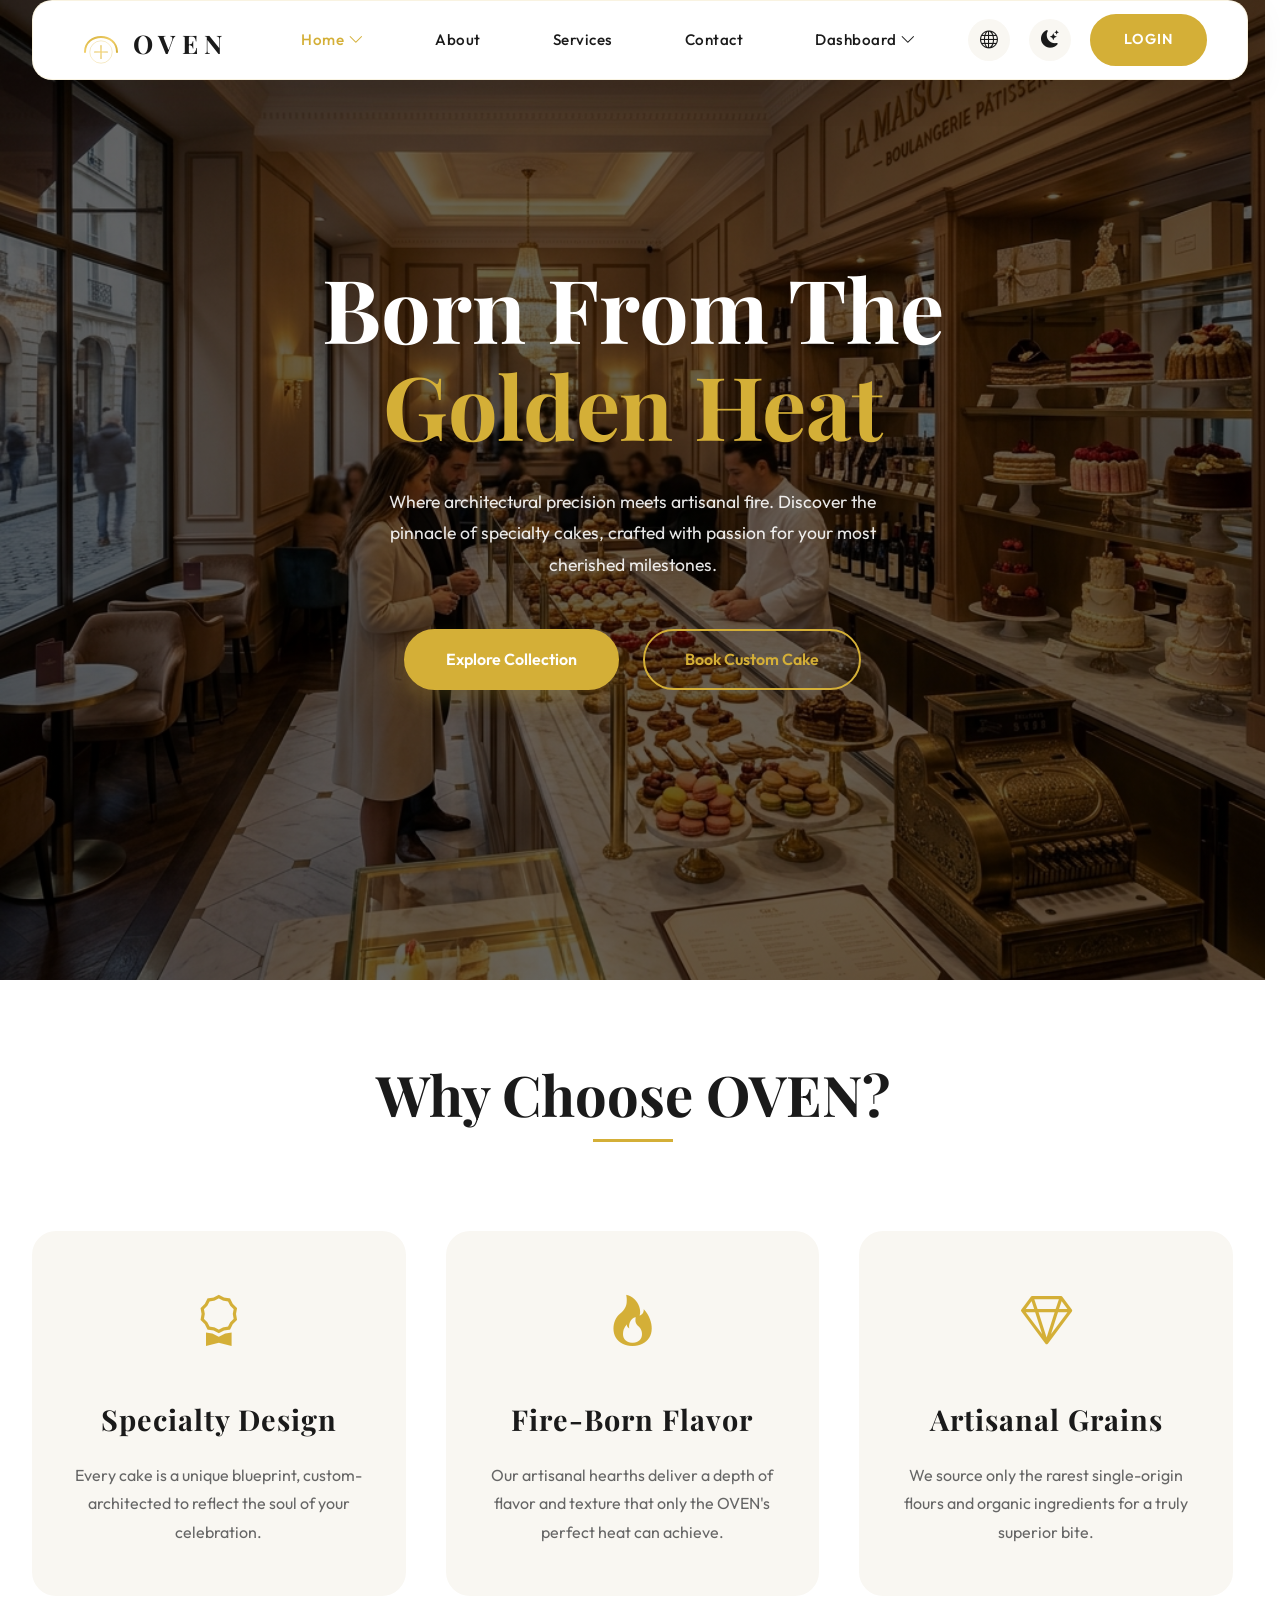
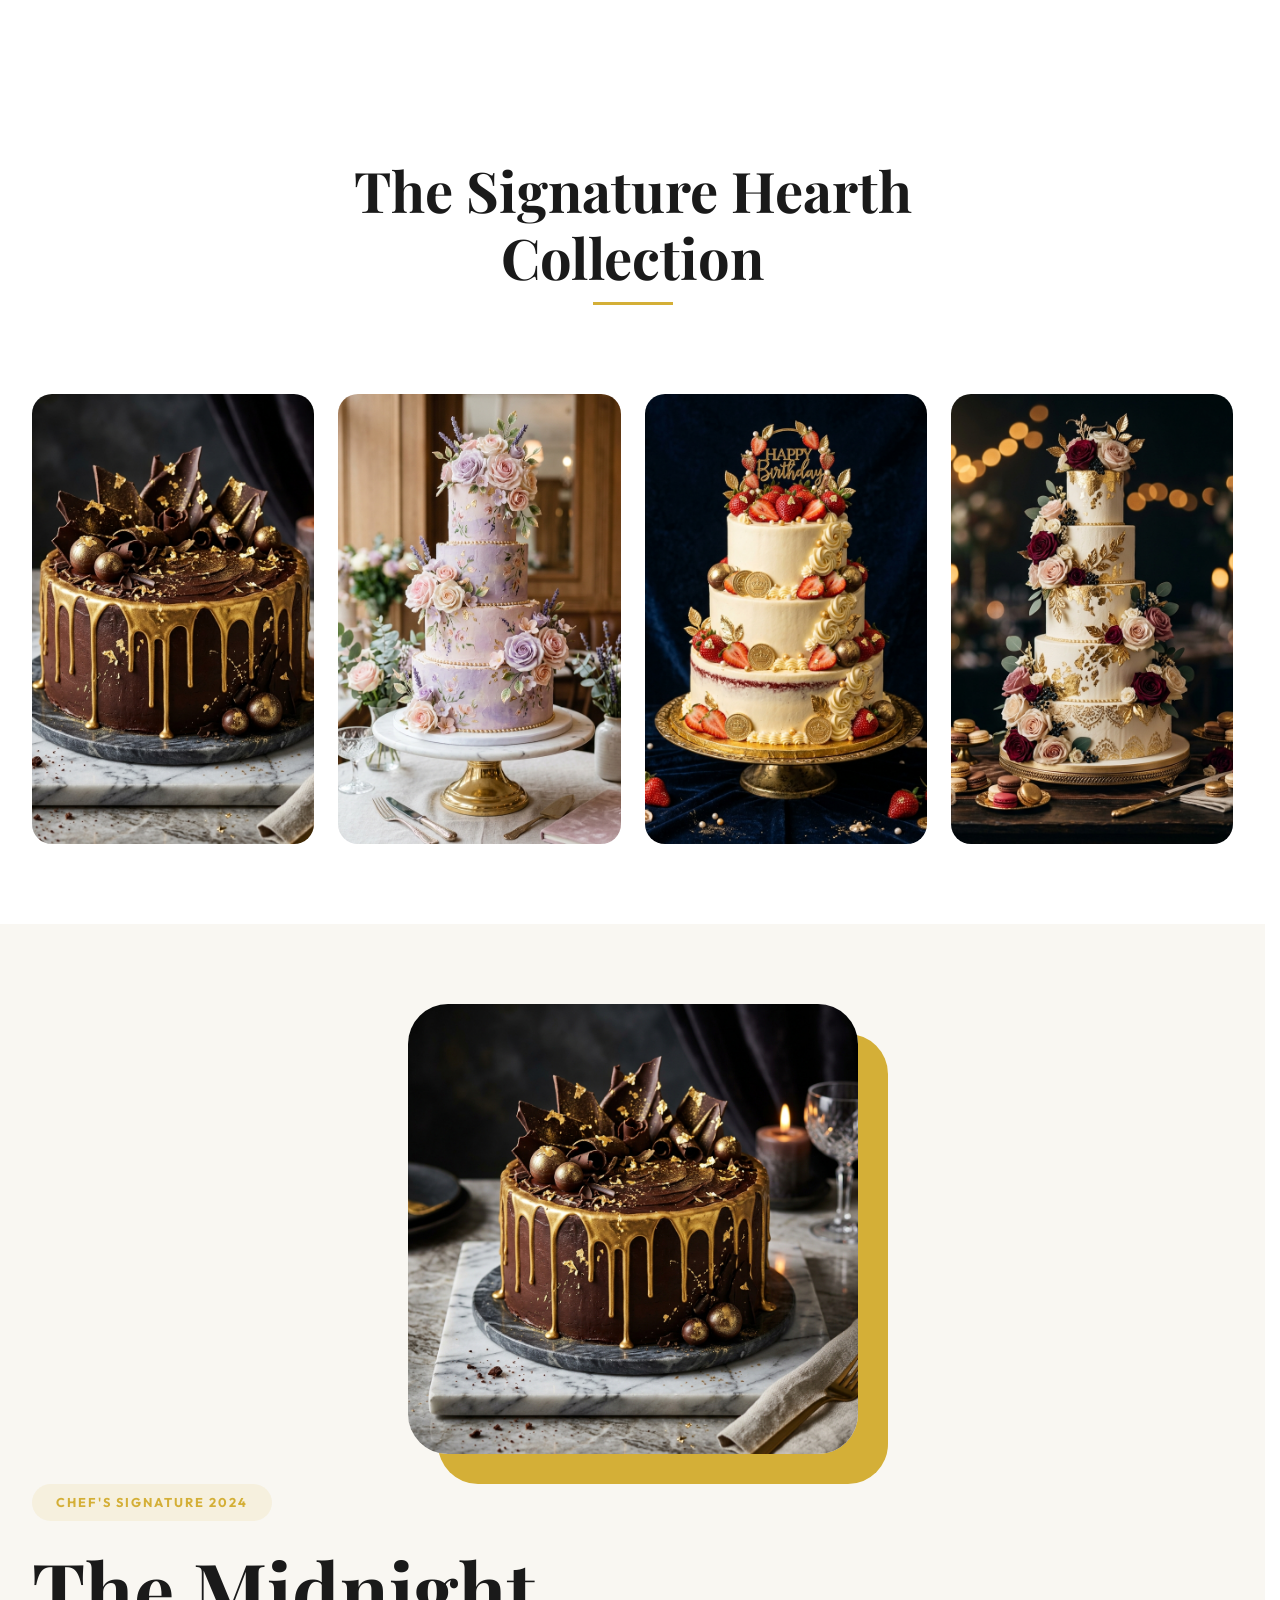
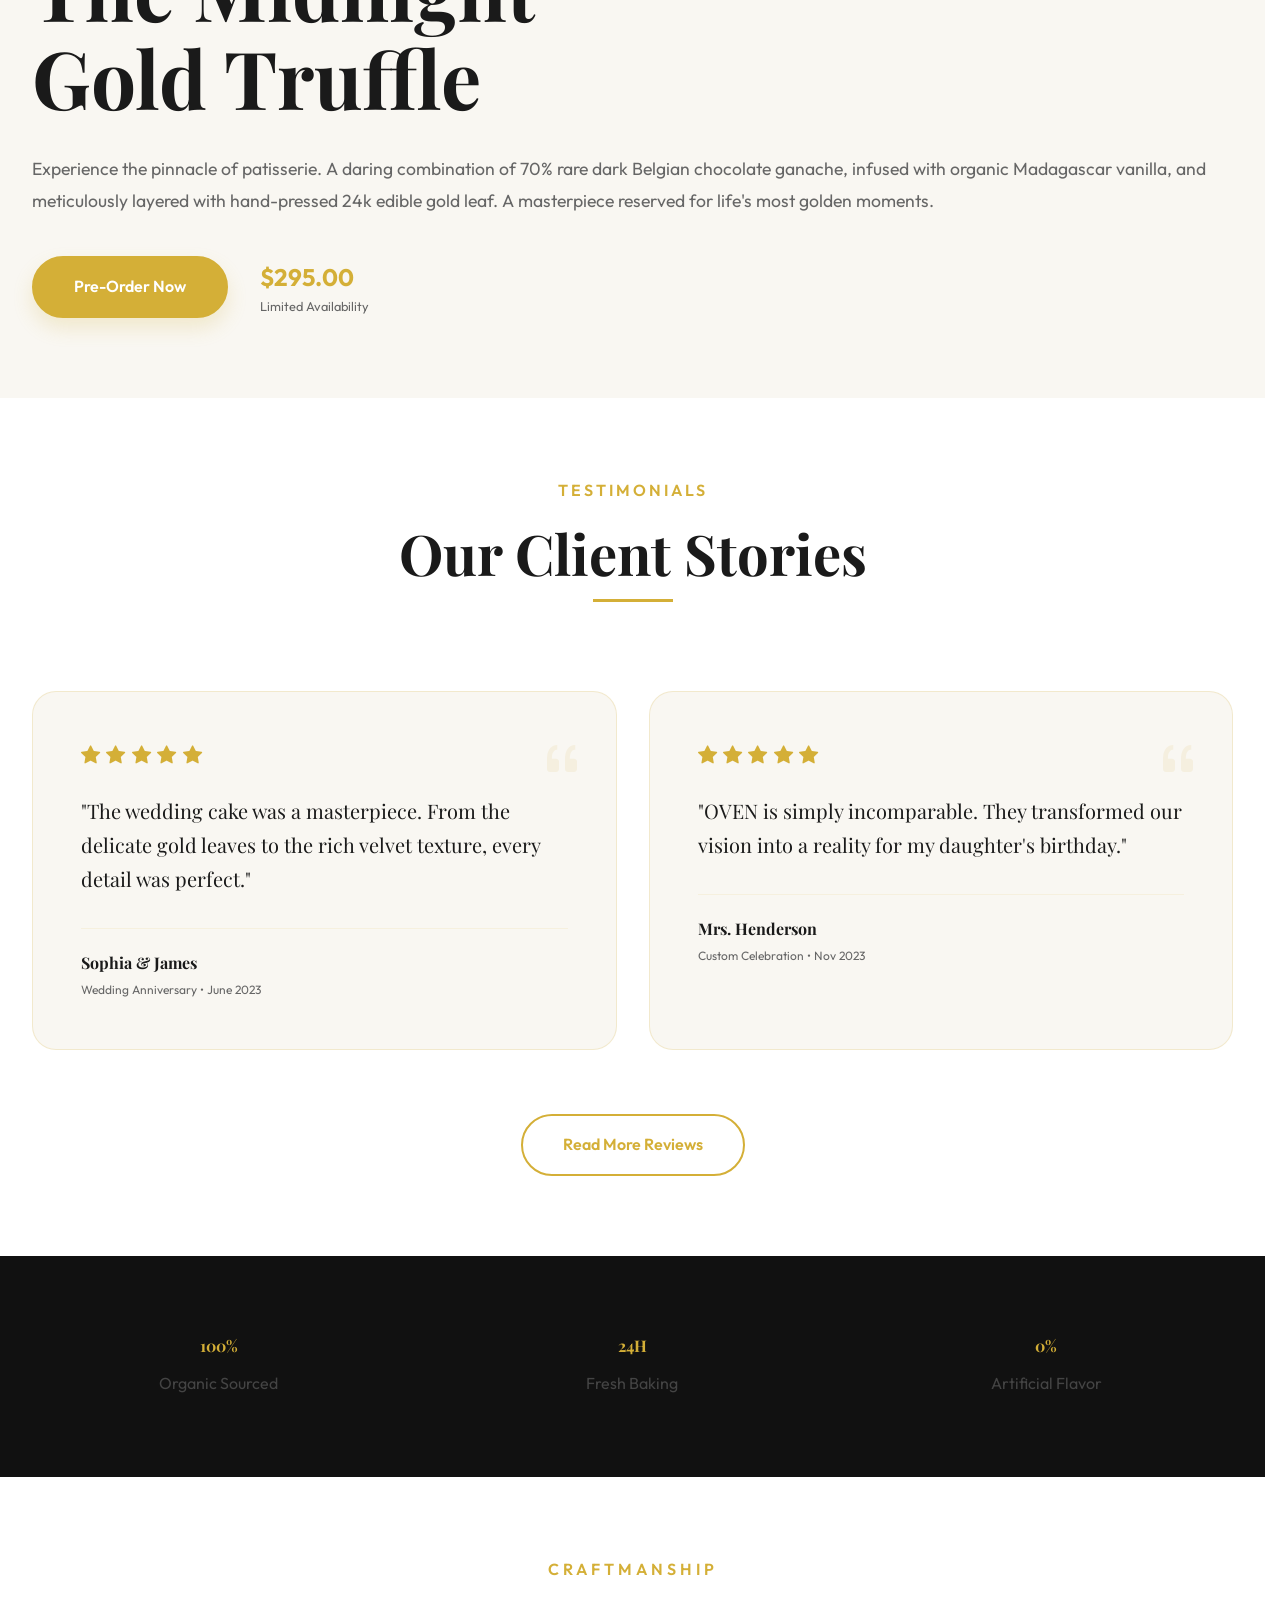
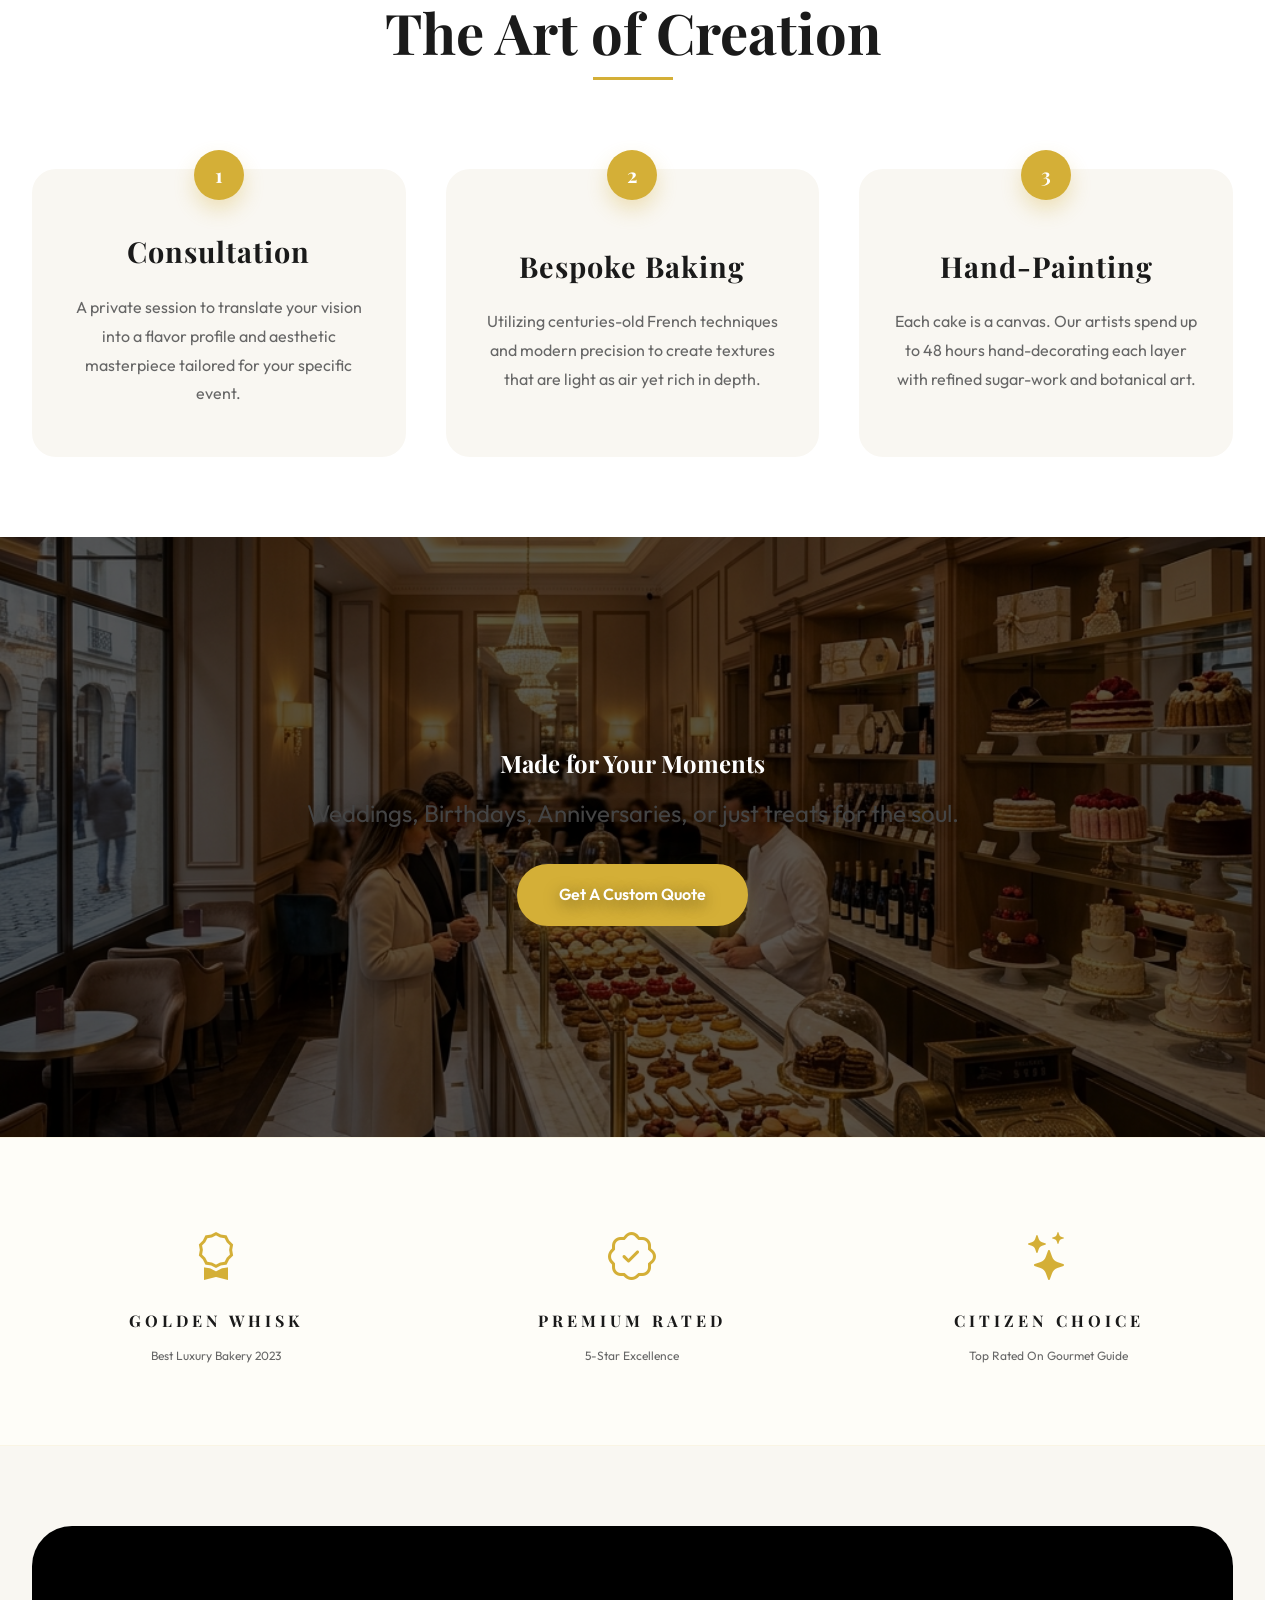
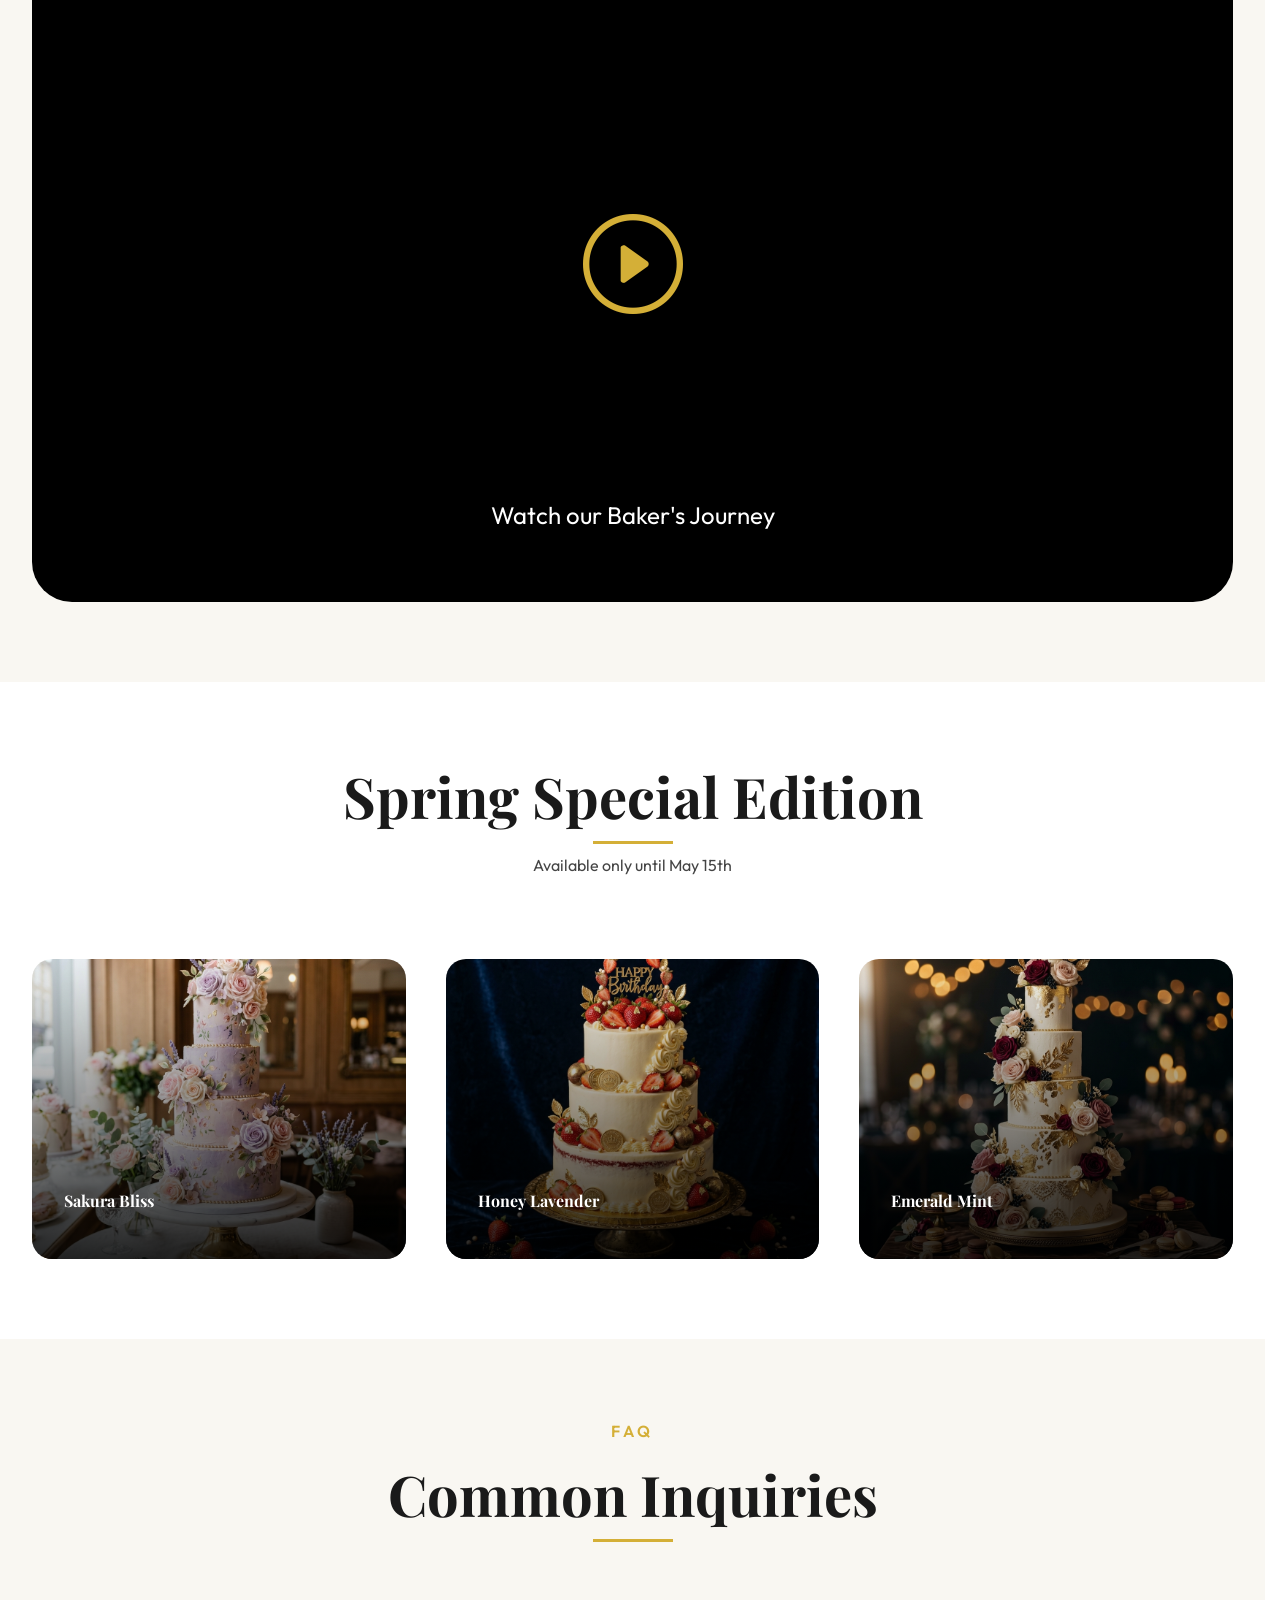
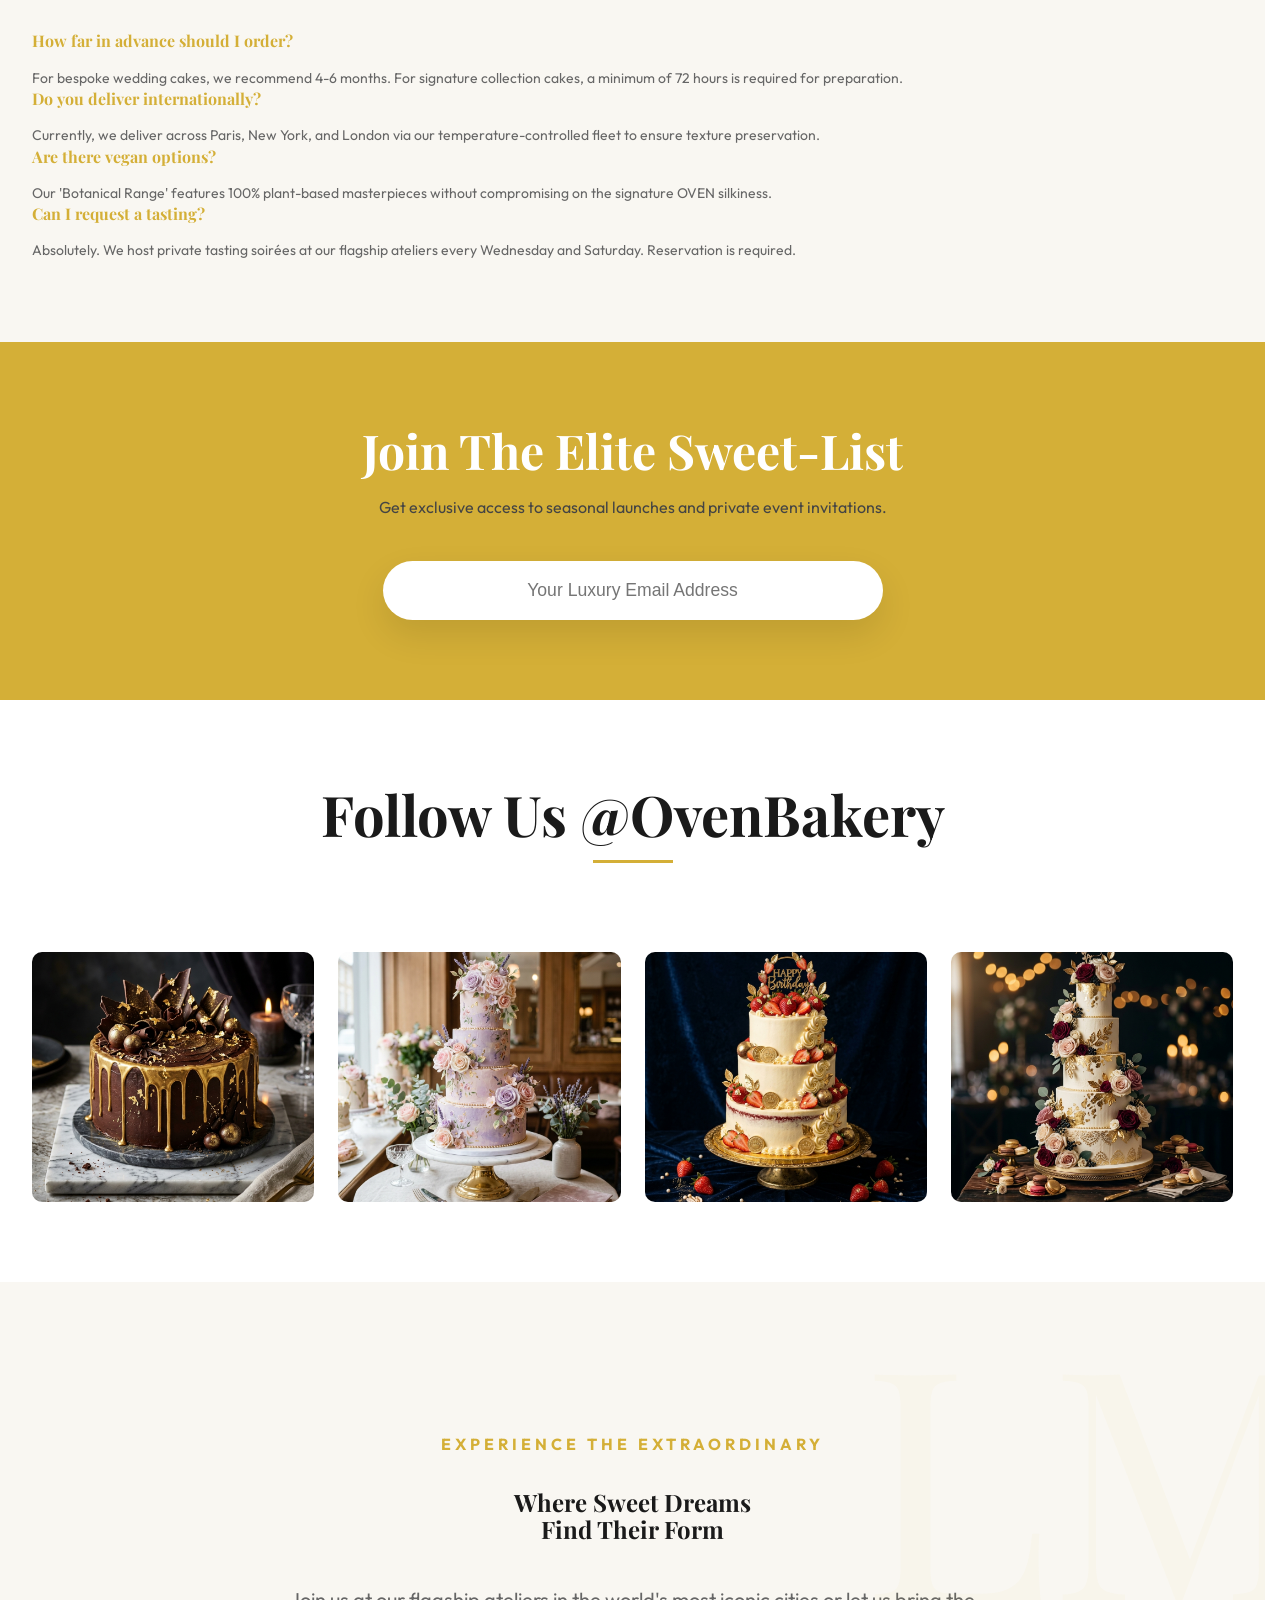
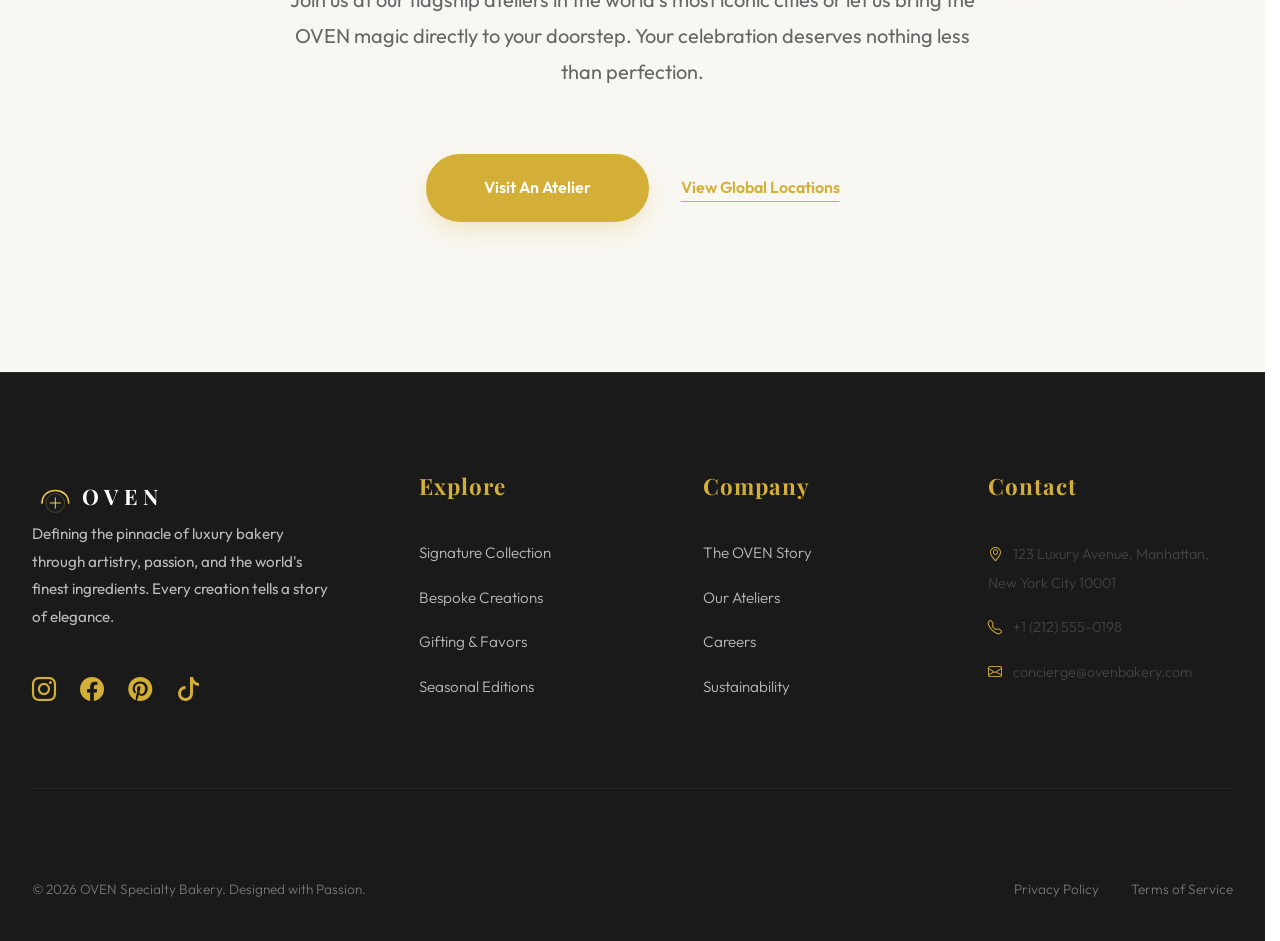
==== commit 7ef7c24f: "Update cake shop website files and assets" ====
--- a/index.html
+++ b/index.html
@@ -4,7 +4,7 @@
 <head>
     <meta charset="UTF-8">
     <meta name="viewport" content="width=device-width, initial-scale=1.0">
-    <title>La Maison | Luxury Specialty Cake & Bakery</title>
+    <title>OVEN | Specialty Cake & Bakery Shop</title>
     <!-- Google Fonts: Playfair Display & Outfit -->
     <link rel="preconnect" href="https://fonts.googleapis.com">
     <link rel="preconnect" href="https://fonts.gstatic.com" crossorigin>
@@ -16,7 +16,7 @@
     <!-- Custom Style -->
     <link rel="stylesheet" href="style.css">
     <!-- Favicon -->
-    <link rel="icon" type="image/png" href="assets/images/logo.png">
+    <link rel="icon" type="image/svg+xml" href="assets/images/favicon.svg">
 </head>
 
 <body data-theme="light">
@@ -25,7 +25,21 @@
     <header>
         <div class="container nav-wrapper">
             <div class="logo">
-                <a href="index.html"><img src="assets/images/logo.png" alt="La Maison Logo"></a>
+                <a href="index.html">
+                    <svg viewBox="0 0 220 60" xmlns="http://www.w3.org/2000/svg" class="oven-logo-svg">
+                        <defs>
+                            <linearGradient id="premiumGold" x1="0%" y1="0%" x2="100%" y2="100%">
+                                <stop offset="0%" style="stop-color:#D4AF37;stop-opacity:1" />
+                                <stop offset="50%" style="stop-color:#F2D06B;stop-opacity:1" />
+                                <stop offset="100%" style="stop-color:#D4AF37;stop-opacity:1" />
+                            </linearGradient>
+                        </defs>
+                        <path d="M15 45 C 15 20, 55 20, 55 45" stroke="url(#premiumGold)" stroke-width="2.5" fill="none" stroke-linecap="round"/>
+                        <path d="M27 45 L 43 45 M 35 37 L 35 53" stroke="url(#premiumGold)" stroke-width="1.5" fill="none" stroke-linecap="round"/>
+                        <circle cx="35" cy="45" r="14" stroke="url(#premiumGold)" stroke-width="1" fill="none" opacity="0.4"/>
+                        <text x="75" y="48" fill="var(--text)" font-family="'Playfair Display', serif" font-size="32" font-weight="700" letter-spacing="8">OVEN</text>
+                    </svg>
+                </a>
             </div>
 
             <nav class="nav-center">
@@ -61,19 +75,15 @@
     <!-- Main Content -->
     <main>
         <!-- 1. Hero Section -->
-        <section id="hero" class="hero">
-            <div class="container hero-wrapper">
-                <div class="hero-content reveal">
-                    <h1 class="premium-font h1-heading">A Premium Taste Of <span>True Luxury</span> Cakes</h1>
-                    <p>Elevate your celebrations with our masterfully crafted specialty cakes. Each creation is a
-                        masterpiece designed to delight your senses and create unforgettable memories.</p>
-                    <div class="hero-btns">
+        <section id="hero" class="hero" style="background: linear-gradient(rgba(0,0,0,0.6), rgba(0,0,0,0.6)), url('assets/images/bakery-interior.png') center/cover no-repeat;">
+            <div class="container hero-wrapper" style="display: flex; flex-direction: column; align-items: center; justify-content: center; text-align: center; min-height: 80vh; padding-top: 5rem;">
+                <div class="hero-content reveal" style="max-width: 900px; margin: 0 auto;">
+                    <h1 class="text-hero font-heading font-bold leading-tight" style="margin-bottom: 2rem; color: white;">Born From The <br><span>Golden Heat</span></h1>
+                    <p class="text-xl leading-relaxed" style="margin: 0 auto 3rem; color: rgba(255,255,255,0.9);">Where architectural precision meets artisanal fire. Discover the pinnacle of specialty cakes, crafted with passion for your most cherished milestones.</p>
+                    <div class="hero-btns" style="justify-content: center;">
                         <a href="#collection" class="primary-btn">Explore Collection</a>
                         <a href="#" class="secondary-btn">Book Custom Cake</a>
                     </div>
-                </div>
-                <div class="hero-image reveal" style="transition-delay: 0.2s;">
-                    <img src="assets/images/hero-cake.png" alt="Luxury Cake Hero">
                 </div>
             </div>
         </section>
@@ -81,24 +91,24 @@
         <!-- 2. Features/USP -->
         <section id="features" class="reveal">
             <div class="container section-title">
-                <h2>Why Choose La Maison?</h2>
+                <h2>Why Choose OVEN?</h2>
                 <div class="divider"></div>
             </div>
             <div class="container grid-main">
                 <div class="feature-card">
                     <i class="bi bi-award"></i>
-                    <h3 class="premium-font">Master Chefs</h3>
-                    <p>Led by world-renowned pastry artists with decades of experience in luxury baking.</p>
+                    <h3 class="premium-font">Specialty Design</h3>
+                    <p>Every cake is a unique blueprint, custom-architected to reflect the soul of your celebration.</p>
+                </div>
+                <div class="feature-card">
+                    <i class="bi bi-fire"></i>
+                    <h3 class="premium-font">Fire-Born Flavor</h3>
+                    <p>Our artisanal hearths deliver a depth of flavor and texture that only the OVEN's perfect heat can achieve.</p>
                 </div>
                 <div class="feature-card">
                     <i class="bi bi-gem"></i>
-                    <h3 class="premium-font">Premium Ingredients</h3>
-                    <p>We source only the finest organic ingredients and rare chocolates from around the world.</p>
-                </div>
-                <div class="feature-card">
-                    <i class="bi bi-truck"></i>
-                    <h3 class="premium-font">Express Delivery</h3>
-                    <p>Temperature-controlled logistics to ensure your cake arrives in pristine, fresh condition.</p>
+                    <h3 class="premium-font">Artisanal Grains</h3>
+                    <p>We source only the rarest single-origin flours and organic ingredients for a truly superior bite.</p>
                 </div>
             </div>
         </section>
@@ -106,7 +116,7 @@
         <!-- 3. Signature Collection -->
         <section id="collection" class="reveal">
             <div class="container section-title">
-                <h2>The Signature Collection</h2>
+                <h2>The Signature Hearth Collection</h2>
                 <div class="divider"></div>
             </div>
             <div class="container cake-gallery">
@@ -181,29 +191,28 @@
                 <h2>Our Client Stories</h2>
                 <div class="divider"></div>
             </div>
-            <div class="container grid-2col testimonial-grid">
+            <div class="container grid-main testimonial-grid" style="grid-template-columns: repeat(2, 1fr); gap: 2rem;">
                 <!-- Card 1 -->
                 <div class="testimonial-card">
                     <i class="bi bi-quote"
                         style="position: absolute; top: 30px; right: 30px; font-size: 3rem; color: rgba(212, 175, 55, 0.1);"></i>
-                    <div class="stars-column"
-                        style="display: flex; flex-direction: column; gap: 0.5rem; color: var(--primary); font-size: 1.8rem;">
-                        <i class="bi bi-star-fill"></i>
-                        <i class="bi bi-star-fill"></i>
-                        <i class="bi bi-star-fill"></i>
-                        <i class="bi bi-star-fill"></i>
-                        <i class="bi bi-star-fill"></i>
-                    </div>
                     <div class="content">
-                        <p
-                            style="font-size: 1.2rem; line-height: 1.7; font-family: var(--font-heading); font-style: italic; margin-bottom: 2rem; color: var(--text);">
+                        <div class="stars-row"
+                            style="display: flex; gap: 0.4rem; color: var(--primary); font-size: 1.2rem; margin-bottom: 1.5rem;">
+                            <i class="bi bi-star-fill"></i>
+                            <i class="bi bi-star-fill"></i>
+                            <i class="bi bi-star-fill"></i>
+                            <i class="bi bi-star-fill"></i>
+                            <i class="bi bi-star-fill"></i>
+                        </div>
+                        <p class="text-xl font-heading italic"
+                            style="line-height: 1.7; margin-bottom: 2rem; color: var(--text);">
                             "The wedding cake was a masterpiece. From the delicate gold leaves to the rich velvet
-                            texture, every detail was perfect. Our guests were truly enchanted by the artistry and
-                            flavor."</p>
+                            texture, every detail was perfect."</p>
                         <div style="border-top: 1px solid rgba(212, 175, 55, 0.1); padding-top: 1.5rem;">
                             <h4 class="premium-font" style="margin-bottom: 0.2rem; color: var(--text);">Sophia & James
                             </h4>
-                            <small style="color: var(--text-muted); text-transform: uppercase;">Wedding Anniversary •
+                            <small class="text-xs uppercase" style="color: var(--text-muted);">Wedding Anniversary •
                                 June 2023</small>
                         </div>
                     </div>
@@ -212,27 +221,31 @@
                 <div class="testimonial-card">
                     <i class="bi bi-quote"
                         style="position: absolute; top: 30px; right: 30px; font-size: 3rem; color: rgba(212, 175, 55, 0.1);"></i>
-                    <div class="stars-column"
-                        style="display: flex; flex-direction: column; gap: 0.5rem; color: var(--primary); font-size: 1.8rem;">
-                        <i class="bi bi-star-fill"></i>
-                        <i class="bi bi-star-fill"></i>
-                        <i class="bi bi-star-fill"></i>
-                        <i class="bi bi-star-fill"></i>
-                        <i class="bi bi-star-fill"></i>
-                    </div>
                     <div class="content">
-                        <p
-                            style="font-size: 1.2rem; line-height: 1.7; font-family: var(--font-heading); font-style: italic; margin-bottom: 2rem; color: var(--text);">
-                            "La Maison is simply incomparable. They transformed our vision into a reality for my
-                            daughter's birthday. It wasn't just a cake; it was a memory that will last a lifetime."</p>
+                        <div class="stars-row"
+                            style="display: flex; gap: 0.4rem; color: var(--primary); font-size: 1.2rem; margin-bottom: 1.5rem;">
+                            <i class="bi bi-star-fill"></i>
+                            <i class="bi bi-star-fill"></i>
+                            <i class="bi bi-star-fill"></i>
+                            <i class="bi bi-star-fill"></i>
+                            <i class="bi bi-star-fill"></i>
+                        </div>
+                        <p class="text-xl font-heading italic"
+                            style="line-height: 1.7; margin-bottom: 2rem; color: var(--text);">
+                            "OVEN is simply incomparable. They transformed our vision into a reality for my
+                            daughter's birthday."</p>
                         <div style="border-top: 1px solid rgba(212, 175, 55, 0.1); padding-top: 1.5rem;">
                             <h4 class="premium-font" style="margin-bottom: 0.2rem; color: var(--text);">Mrs. Henderson
                             </h4>
-                            <small style="color: var(--text-muted); text-transform: uppercase;">Custom Celebration • Nov
+                            <small class="text-xs uppercase" style="color: var(--text-muted);">Custom Celebration • Nov
                                 2023</small>
                         </div>
                     </div>
                 </div>
+            </div>
+            <!-- Centered Review CTA (Point 22) -->
+            <div style="text-align: center; margin-top: 4rem;">
+                <a href="#" class="secondary-btn">Read More Reviews</a>
             </div>
         </section>
 
@@ -240,15 +253,15 @@
         <section id="quality" class="reveal dark-highlight-section">
             <div class="container grid-main" style="text-align: center;">
                 <div style="text-align: center;">
-                    <h4 style="font-size: 4rem; color: var(--primary);">100%</h4>
+                    <h4 class="text-6xl" style="color: var(--primary);">100%</h4>
                     <p>Organic Sourced</p>
                 </div>
                 <div style="text-align: center;">
-                    <h4 style="font-size: 4rem; color: var(--primary);">24H</h4>
+                    <h4 class="text-6xl" style="color: var(--primary);">24H</h4>
                     <p>Fresh Baking</p>
                 </div>
                 <div style="text-align: center;">
-                    <h4 style="font-size: 4rem; color: var(--primary);">0%</h4>
+                    <h4 class="text-6xl" style="color: var(--primary);">0%</h4>
                     <p>Artificial Flavor</p>
                 </div>
             </div>
@@ -257,31 +270,31 @@
         <!-- 7. Our Process Step by Step -->
         <section id="process" class="reveal">
             <div class="container section-title">
-                <span
-                    style="color: var(--primary); font-weight: 600; letter-spacing: 3px; display: block; margin-bottom: 1rem;">CRAFTMANSHIP</span>
+                <span class="tracking-widest font-semibold"
+                    style="color: var(--primary); display: block; margin-bottom: 1rem;">CRAFTMANSHIP</span>
                 <h2>The Art of Creation</h2>
                 <div class="divider"></div>
             </div>
             <div class="container grid-main">
                 <div class="feature-card" style="position: relative; overflow: visible;">
-                    <div
-                        style="position: absolute; top: -20px; left: 50%; transform: translateX(-50%); width: 50px; height: 50px; background: var(--primary); color: white; border-radius: 50%; display: flex; align-items: center; justify-content: center; font-family: var(--font-heading); font-weight: 700; font-size: 1.2rem; box-shadow: 0 10px 20px rgba(212, 175, 55, 0.3);">
+                    <div class="font-heading font-bold text-xl"
+                        style="position: absolute; top: -20px; left: 50%; transform: translateX(-50%); width: 50px; height: 50px; background: var(--primary); color: white; border-radius: 50%; display: flex; align-items: center; justify-content: center; box-shadow: 0 10px 20px rgba(212, 175, 55, 0.3);">
                         1</div>
                     <h3 class="premium-font" style="margin-top: 1rem;">Consultation</h3>
                     <p>A private session to translate your vision into a flavor profile and aesthetic masterpiece
                         tailored for your specific event.</p>
                 </div>
                 <div class="feature-card" style="position: relative; overflow: visible;">
-                    <div
-                        style="position: absolute; top: -20px; left: 50%; transform: translateX(-50%); width: 50px; height: 50px; background: var(--primary); color: white; border-radius: 50%; display: flex; align-items: center; justify-content: center; font-family: var(--font-heading); font-weight: 700; font-size: 1.2rem; box-shadow: 0 10px 20px rgba(212, 175, 55, 0.3);">
+                    <div class="font-heading font-bold text-xl"
+                        style="position: absolute; top: -20px; left: 50%; transform: translateX(-50%); width: 50px; height: 50px; background: var(--primary); color: white; border-radius: 50%; display: flex; align-items: center; justify-content: center; box-shadow: 0 10px 20px rgba(212, 175, 55, 0.3);">
                         2</div>
                     <h3 class="premium-font" style="margin-top: 1rem;">Bespoke Baking</h3>
                     <p>Utilizing centuries-old French techniques and modern precision to create textures that are light
                         as air yet rich in depth.</p>
                 </div>
                 <div class="feature-card" style="position: relative; overflow: visible;">
-                    <div
-                        style="position: absolute; top: -20px; left: 50%; transform: translateX(-50%); width: 50px; height: 50px; background: var(--primary); color: white; border-radius: 50%; display: flex; align-items: center; justify-content: center; font-family: var(--font-heading); font-weight: 700; font-size: 1.2rem; box-shadow: 0 10px 20px rgba(212, 175, 55, 0.3);">
+                    <div class="font-heading font-bold text-xl"
+                        style="position: absolute; top: -20px; left: 50%; transform: translateX(-50%); width: 50px; height: 50px; background: var(--primary); color: white; border-radius: 50%; display: flex; align-items: center; justify-content: center; box-shadow: 0 10px 20px rgba(212, 175, 55, 0.3);">
                         3</div>
                     <h3 class="premium-font" style="margin-top: 1rem;">Hand-Painting</h3>
                     <p>Each cake is a canvas. Our artists spend up to 48 hours hand-decorating each layer with refined
@@ -295,8 +308,8 @@
             <div class="parallax-banner"
                 style="background-image: url('assets/images/bakery-interior.png'); height: 600px;">
                 <div class="parallax-content">
-                    <h2 class="premium-font" style="font-size: 4rem;">Made for Your Moments</h2>
-                    <p style="font-size: 1.5rem; max-width: 800px; margin: 0 auto;">Weddings, Birthdays, Anniversaries,
+                    <h2 class="premium-font text-6xl">Made for Your Moments</h2>
+                    <p class="text-2xl" style="max-width: 800px; margin: 0 auto;">Weddings, Birthdays, Anniversaries,
                         or just treats for the soul.</p>
                     <a href="#" class="primary-btn" style="margin-top: 2rem; display: inline-block;">Get A Custom
                         Quote</a>
@@ -313,22 +326,22 @@
                     <div style="text-align:center; flex: 1;">
                         <i class="bi bi-award"
                             style="font-size: 3rem; color: var(--primary); display: block; margin-bottom: 1rem;"></i>
-                        <h4 class="premium-font" style="letter-spacing: 1px;">GOLDEN WHISK</h4>
-                        <p style="font-size: 0.8rem; text-transform: uppercase; color: var(--text-muted);">Best Luxury
+                        <h4 class="premium-font tracking-widest">GOLDEN WHISK</h4>
+                        <p class="text-xs uppercase" style="color: var(--text-muted);">Best Luxury
                             Bakery 2023</p>
                     </div>
                     <div style="text-align:center; flex: 1;">
                         <i class="bi bi-patch-check"
                             style="font-size: 3rem; color: var(--primary); display: block; margin-bottom: 1rem;"></i>
-                        <h4 class="premium-font" style="letter-spacing: 1px;">PREMIUM RATED</h4>
-                        <p style="font-size: 0.8rem; text-transform: uppercase; color: var(--text-muted);">5-Star
+                        <h4 class="premium-font tracking-widest">PREMIUM RATED</h4>
+                        <p class="text-xs uppercase" style="color: var(--text-muted);">5-Star
                             Excellence</p>
                     </div>
                     <div style="text-align:center; flex: 1;">
                         <i class="bi bi-stars"
                             style="font-size: 3rem; color: var(--primary); display: block; margin-bottom: 1rem;"></i>
-                        <h4 class="premium-font" style="letter-spacing: 1px;">CITIZEN CHOICE</h4>
-                        <p style="font-size: 0.8rem; text-transform: uppercase; color: var(--text-muted);">Top Rated On
+                        <h4 class="premium-font tracking-widest">CITIZEN CHOICE</h4>
+                        <p class="text-xs uppercase" style="color: var(--text-muted);">Top Rated On
                             Gourmet Guide</p>
                     </div>
                 </div>
@@ -339,10 +352,9 @@
         <section id="video" class="reveal" style="background: var(--surface);">
             <div class="container" style="text-align:center;">
                 <div
-                    style="aspect-ratio: 16/9; background: #000; border-radius: 40px; display: flex; align-items: center; justify-content: center; color: white;">
-                    <i class="bi bi-play-circle" style="font-size: 100px; cursor: pointer; color: var(--primary);"></i>
-                    <p style="position: absolute; bottom: 10%; width: 100%; font-size: 1.5rem;">Watch our Baker's
-                        Journey</p>
+                    style="aspect-ratio: 16/9; background: #000; border-radius: 40px; display: flex; align-items: center; justify-content: center; color: white; position: relative; overflow: hidden;">
+                    <i class="bi bi-play-circle" style="font-size: 100px; cursor: pointer; color: var(--primary); z-index: 2;"></i>
+                    <p style="position: absolute; bottom: 10%; width: 100%; font-size: 1.5rem; color: white; text-shadow: 0 2px 10px rgba(0,0,0,0.5); z-index: 2;">Watch our Baker's Journey</p>
                 </div>
             </div>
         </section>
@@ -378,8 +390,8 @@
         <!-- 12. FAQ -->
         <section id="faq" class="reveal" style="background: var(--surface);">
             <div class="container section-title">
-                <span
-                    style="color: var(--primary); font-weight: 600; letter-spacing: 3px; display: block; margin-bottom: 1rem;">FAQ</span>
+                <span class="tracking-widest font-semibold"
+                    style="color: var(--primary); display: block; margin-bottom: 1rem;">FAQ</span>
                 <h2>Common Inquiries</h2>
                 <div class="divider"></div>
             </div>
@@ -387,26 +399,26 @@
                     <div class="faq-item">
                         <h4 class="premium-font" style="color: var(--primary); margin-bottom: 1rem;">How far in advance
                             should I order?</h4>
-                        <p style="color: var(--text-muted); line-height: 1.6;">For bespoke wedding cakes, we recommend
+                        <p class="text-sm" style="color: var(--text-muted); line-height: 1.6;">For bespoke wedding cakes, we recommend
                             4-6 months. For signature collection cakes, a minimum of 72 hours is required for
                             preparation.</p>
                     </div>
                     <div class="faq-item">
                         <h4 class="premium-font" style="color: var(--primary); margin-bottom: 1rem;">Do you deliver
                             internationally?</h4>
-                        <p style="color: var(--text-muted); line-height: 1.6;">Currently, we deliver across Paris, New
+                        <p class="text-sm" style="color: var(--text-muted); line-height: 1.6;">Currently, we deliver across Paris, New
                             York, and London via our temperature-controlled fleet to ensure texture preservation.</p>
                     </div>
                     <div class="faq-item">
                         <h4 class="premium-font" style="color: var(--primary); margin-bottom: 1rem;">Are there vegan
                             options?</h4>
-                        <p style="color: var(--text-muted); line-height: 1.6;">Our 'Botanical Range' features 100%
-                            plant-based masterpieces without compromising on the signature La Maison silkiness.</p>
+                        <p class="text-sm" style="color: var(--text-muted); line-height: 1.6;">Our 'Botanical Range' features 100%
+                            plant-based masterpieces without compromising on the signature OVEN silkiness.</p>
                     </div>
                     <div class="faq-item">
                         <h4 class="premium-font" style="color: var(--primary); margin-bottom: 1rem;">Can I request a
                             tasting?</h4>
-                        <p style="color: var(--text-muted); line-height: 1.6;">Absolutely. We host private tasting
+                        <p class="text-sm" style="color: var(--text-muted); line-height: 1.6;">Absolutely. We host private tasting
                             soirées at our flagship ateliers every Wednesday and Saturday. Reservation is required.</p>
                     </div>
                 </div>
@@ -415,7 +427,7 @@
         <!-- 13. Newsletter -->
         <section id="newsletter" class="reveal" style="background: var(--primary); color: white;">
             <div class="container" style="text-align: center;">
-                <h2 class="premium-font" style="font-size: 3rem;">Join The Elite Sweet-List</h2>
+                <h2 class="premium-font text-5xl">Join The Elite Sweet-List</h2>
                 <p style="margin-bottom: 2.5rem;">Get exclusive access to seasonal launches and private event
                     invitations.</p>
                 <form style="max-width: 500px; margin: 0 auto;">
@@ -428,7 +440,7 @@
         <!-- 14. Instagram / Gallery -->
         <section id="instagram" class="reveal">
             <div class="container section-title">
-                <h2>Follow Us @LaMaison</h2>
+                <h2>Follow Us @OvenBakery</h2>
             </div>
             <div class="container cake-gallery">
                 <img src="assets/images/cake1.png"
@@ -449,14 +461,14 @@
                 style="position: absolute; top: -10%; right: -5%; font-size: 20rem; color: rgba(212, 175, 55, 0.03); font-family: var(--font-heading);">
                 LM</div>
             <div class="container">
-                <span
-                    style="color: var(--primary); font-weight: 700; letter-spacing: 5px; display: block; margin-bottom: 2rem;">EXPERIENCE
+                <span class="tracking-widest font-bold"
+                    style="color: var(--primary); display: block; margin-bottom: 2rem;">EXPERIENCE
                     THE EXTRAORDINARY</span>
-                <h1 class="premium-font" style="font-size: 5rem; line-height: 1.1; margin-bottom: 2.5rem;">Where Sweet
+                <h1 class="premium-font text-7xl leading-tight" style="margin-bottom: 2.5rem;">Where Sweet
                     Dreams <br>Find Their Form</h1>
-                <p
-                    style="margin-bottom: 4rem; max-width: 700px; margin-inline: auto; font-size: 1.25rem; color: var(--text-muted); line-height: 1.8;">
-                    Join us at our flagship ateliers in the world's most iconic cities or let us bring the La Maison
+                <p class="text-xl"
+                    style="margin-bottom: 4rem; max-width: 700px; margin-inline: auto; color: var(--text-muted); line-height: 1.8;">
+                    Join us at our flagship ateliers in the world's most iconic cities or let us bring the OVEN
                     magic directly to your doorstep. Your celebration deserves nothing less than perfection.</p>
                 <div style="display: flex; justify-content: center; gap: 2rem; align-items: center;">
                     <a href="#" class="primary-btn" style="padding: 1.2rem 3.5rem;">Visit An Atelier</a>
@@ -474,10 +486,25 @@
             <div class="footer-grid">
                 <!-- Logo & Info -->
                 <div class="footer-info">
-                    <div class="footer-logo"><img src="assets/images/logo.png" alt="Logo"></div>
-                    <p class="footer-desc">
-                        Defining the pinnacle of luxury bakery through artistry, passion, and the world's finest
-                        ingredients. Every creation tells a story of elegance.</p>
+                    <div class="footer-logo">
+                        <a href="index.html">
+                            <svg viewBox="0 0 220 60" xmlns="http://www.w3.org/2000/svg" style="height: 40px; width: auto;">
+                                <defs>
+                                    <linearGradient id="footerGold" x1="0%" y1="0%" x2="100%" y2="100%">
+                                        <stop offset="0%" style="stop-color:#D4AF37;stop-opacity:1" />
+                                        <stop offset="50%" style="stop-color:#F2D06B;stop-opacity:1" />
+                                        <stop offset="100%" style="stop-color:#D4AF37;stop-opacity:1" />
+                                    </linearGradient>
+                                </defs>
+                                <path d="M15 45 C 15 20, 55 20, 55 45" stroke="url(#footerGold)" stroke-width="2.5" fill="none" stroke-linecap="round"/>
+                                <path d="M27 45 L 43 45 M 35 37 L 35 53" stroke="url(#footerGold)" stroke-width="1.5" fill="none" stroke-linecap="round"/>
+                                <circle cx="35" cy="45" r="14" stroke="url(#footerGold)" stroke-width="1" fill="none" opacity="0.4"/>
+                                <text x="75" y="48" fill="#FFFFFF" font-family="'Playfair Display', serif" font-size="32" font-weight="700" letter-spacing="8">OVEN</text>
+                            </svg>
+                        </a>
+                    </div>
+                    <p class="footer-desc text-white-muted">
+                        Defining the pinnacle of luxury bakery through artistry, passion, and the world's finest ingredients. Every creation tells a story of elegance.</p>
                     <div class="footer-socials">
                         <a href="#"><i class="bi bi-instagram"></i></a>
                         <a href="#"><i class="bi bi-facebook"></i></a>
@@ -515,7 +542,7 @@
                     <ul style="display: flex; flex-direction: column; gap: 1.2rem;">
                         <li><a href="#"
                                 style="color: rgba(255, 255, 255, 0.7); font-size: 0.95rem; font-weight: 300;">The
-                                Maison Story</a></li>
+                                OVEN Story</a></li>
                         <li><a href="#"
                                 style="color: rgba(255, 255, 255, 0.7); font-size: 0.95rem; font-weight: 300;">Our
                                 Ateliers</a></li>
@@ -533,7 +560,7 @@
                     <h4 class="premium-font"
                         style="color: var(--primary); font-size: 1.4rem; margin-bottom: 2.5rem; letter-spacing: 1px;">
                         Contact</h4>
-                    <div style="color: rgba(255, 255, 255, 0.7); font-size: 0.9rem; line-height: 2; font-weight: 300;">
+                    <div class="text-white" style="font-size: 0.9rem; line-height: 2; font-weight: 300;">
                         <p style="margin-bottom: 1rem;"><i class="bi bi-geo-alt"
                                 style="color: var(--primary); margin-right: 0.5rem;"></i> 123 Luxury Avenue, Manhattan,
                             <br>New York City 10001
@@ -541,7 +568,7 @@
                         <p style="margin-bottom: 1rem;"><i class="bi bi-telephone"
                                 style="color: var(--primary); margin-right: 0.5rem;"></i> +1 (212) 555-0198</p>
                         <p><i class="bi bi-envelope" style="color: var(--primary); margin-right: 0.5rem;"></i>
-                            concierge@lamaison.com</p>
+                            concierge@ovenbakery.com</p>
                     </div>
                 </div>
             </div>
@@ -549,7 +576,7 @@
             <!-- Bottom Bar -->
             <div style="display: flex; justify-content: space-between; align-items: center; padding-top: 40px;">
                 <p style="font-size: 0.85rem; color: rgba(255, 255, 255, 0.4); font-weight: 300;">&copy; <span
-                        id="year"></span> La Maison Bakery. Designed with Passion.</p>
+                        id="year"></span> OVEN Specialty Bakery. Designed with Passion.</p>
                 <div style="display: flex; gap: 2rem;">
                     <a href="#" style="font-size: 0.85rem; color: rgba(255, 255, 255, 0.4); font-weight: 300;">Privacy
                         Policy</a>
--- a/style.css
+++ b/style.css
@@ -11,6 +11,46 @@
     --transition: all 0.4s cubic-bezier(0.165, 0.84, 0.44, 1);
     --font-heading: 'Playfair Display', serif;
     --font-body: 'Outfit', sans-serif;
+
+    /* Typography System */
+    --text-xs: 0.75rem;
+    /* 12px */
+    --text-sm: 0.875rem;
+    /* 14px */
+    --text-base: 1rem;
+    /* 16px */
+    --text-lg: 1.125rem;
+    /* 18px */
+    --text-xl: 1.25rem;
+    /* 20px */
+    --text-2xl: 1.5rem;
+    /* 24px */
+    --text-3xl: 1.875rem;
+    /* 30px */
+    --text-4xl: 2.25rem;
+    /* 36px */
+    --text-5xl: 3rem;
+    /* 48px */
+    --text-hero: 5rem;
+    /* 80px */
+
+    --weight-light: 300;
+    --weight-regular: 400;
+    --weight-medium: 500;
+    --weight-semibold: 600;
+    --weight-bold: 700;
+
+    --leading-tight: 1.1;
+    --leading-snug: 1.2;
+    --leading-normal: 1.6;
+    --leading-relaxed: 1.8;
+    --leading-loose: 2;
+
+    --tracking-tight: -0.02em;
+    --tracking-normal: 0em;
+    --tracking-wide: 0.05em;
+    --tracking-wider: 0.1em;
+    --tracking-widest: 0.25em;
 }
 
 [data-theme="dark"] {
@@ -35,11 +75,15 @@
 html,
 body {
     width: 100%;
-    max-width: 100vw;
     margin: 0;
     padding: 0;
     overflow-x: hidden;
     position: relative;
+}
+
+/* Fix for scrollbar overlap (Point 2) */
+html {
+    scrollbar-gutter: stable;
 }
 
 body {
@@ -54,15 +98,158 @@
 h2,
 h3,
 h4,
-.premium-font {
+.premium-font,
+.font-heading {
     font-family: var(--font-heading);
 }
 
+.font-body {
+    font-family: var(--font-body);
+}
+
+.text-white {
+    color: #FFFFFF !important;
+}
+
+.text-white-muted {
+    color: rgba(255, 255, 255, 0.7) !important;
+}
+
+/* Typography Utility Classes */
+.text-xs {
+    font-size: var(--text-xs);
+}
+
+.text-sm {
+    font-size: var(--text-sm);
+}
+
+.text-base {
+    font-size: var(--text-base);
+}
+
+.text-lg {
+    font-size: var(--text-lg);
+}
+
+.text-xl {
+    font-size: var(--text-xl);
+}
+
+.text-2xl {
+    font-size: var(--text-2xl);
+}
+
+.text-3xl {
+    font-size: var(--text-3xl);
+}
+
+.text-4xl {
+    font-size: var(--text-4xl);
+}
+
+.text-5xl {
+    font-size: var(--text-5xl);
+}
+
+.text-hero {
+    font-size: var(--text-hero);
+}
+
+.font-light {
+    font-weight: var(--weight-light);
+}
+
+.font-regular {
+    font-weight: var(--weight-regular);
+}
+
+.font-medium {
+    font-weight: var(--weight-medium);
+}
+
+.font-semibold {
+    font-weight: var(--weight-semibold);
+}
+
+.font-bold {
+    font-weight: var(--weight-bold);
+}
+
+.leading-tight {
+    line-height: var(--leading-tight);
+}
+
+.leading-snug {
+    line-height: var(--leading-snug);
+}
+
+.leading-normal {
+    line-height: var(--leading-normal);
+}
+
+.leading-relaxed {
+    line-height: var(--leading-relaxed);
+}
+
+.leading-loose {
+    line-height: var(--leading-loose);
+}
+
+.tracking-tight {
+    letter-spacing: var(--tracking-tight);
+}
+
+.tracking-normal {
+    letter-spacing: var(--tracking-normal);
+}
+
+.tracking-wide {
+    letter-spacing: var(--tracking-wide);
+}
+
+.tracking-wider {
+    letter-spacing: var(--tracking-wider);
+}
+
+.tracking-widest {
+    letter-spacing: var(--tracking-widest);
+}
+
+
 .h1-heading {
-    font-size: 5.5rem;
+    font-size: 5rem;
+    /* Standardized (Point 25) */
+    font-weight: 700;
     line-height: 1.1;
     margin-bottom: 2rem;
     color: var(--text);
+}
+
+h1,
+h2,
+h3,
+h4 {
+    font-weight: 700;
+    line-height: 1.2;
+    margin-bottom: 1rem;
+}
+
+/* Contrast improvements (Points 26, 27) */
+.text-muted,
+p {
+    color: var(--text-muted);
+}
+
+[data-theme="light"] .text-muted,
+[data-theme="light"] p {
+    color: #444;
+    /* Darker for better contrast */
+}
+
+[data-theme="dark"] .text-muted,
+[data-theme="dark"] p {
+    color: #ccc;
 }
 
 a {
@@ -89,11 +276,21 @@
     top: 0;
     left: 0;
     width: 100%;
+    height: 80px;
+    /* Standardized height (Point 17) */
     z-index: 1000;
-    padding: 15px 0;
-    display: flex;
+    display: flex;
+    align-items: center;
     justify-content: center;
-    pointer-events: none; /* Allows clicks through the header padding */
+    pointer-events: none;
+    transition: var(--transition);
+}
+
+@media (max-width: 768px) {
+    header {
+        height: 64px;
+        /* Mobile height (Point 17) */
+    }
 }
 
 .nav-wrapper {
@@ -104,12 +301,14 @@
     justify-content: space-between;
     align-items: center;
     background: var(--background);
-    padding: 1rem 2.5rem;
+    padding: 0 2.5rem;
+    height: 100%;
+    /* Fill header height */
     border-radius: 20px;
     box-shadow: 0 10px 40px rgba(0, 0, 0, 0.12);
     border: 1px solid rgba(212, 175, 55, 0.15);
     transition: var(--transition);
-    pointer-events: auto; /* Re-enables clicks for the actual nav bar */
+    pointer-events: auto;
 }
 
 .nav-center {
@@ -123,10 +322,23 @@
     border-color: rgba(212, 175, 55, 0.3);
 }
 
-.logo img {
-    height: 50px;
-    object-fit: contain;
-    transition: var(--transition);
+.logo a {
+    display: flex;
+    align-items: center;
+    gap: 0.5rem;
+    text-decoration: none;
+    height: 100%;
+    transition: var(--transition);
+}
+
+.logo a:hover {
+    opacity: 0.8;
+}
+
+.oven-logo-svg {
+    height: 48px;
+    width: auto;
+    display: block;
 }
 
 .nav-item {
@@ -139,6 +351,9 @@
     display: flex;
     align-items: center;
     gap: 0.5rem;
+    height: 100%;
+    margin: 0 1rem;
+    /* Standardized spacing (Point 15) */
 }
 
 .nav-item::after {
@@ -152,20 +367,30 @@
     transition: var(--transition);
 }
 
-.nav-item:hover::after,
-.nav-item.active::after {
-    width: 100%;
-}
-
+.nav-item:hover,
 .nav-item.active {
-    color: var(--primary); /* High-fidelity persistent active state */
+    color: var(--primary);
+    /* High-fidelity persistent active state (Point 18) */
+}
+
+.nav-item::after {
+    content: '';
+    position: absolute;
+    bottom: 20px;
+    /* Aligned with standardized header */
+    left: 0;
+    width: 0;
+    height: 2px;
+    background: var(--primary);
+    transition: var(--transition);
 }
 
 .dropdown {
     position: absolute;
     top: 100%;
-    left: 50%;
-    transform: translateX(-50%) translateY(10px);
+    left: 0;
+    /* Directly beneath (Point 13) */
+    transform: translateY(10px);
     background: var(--background);
     box-shadow: 0 10px 40px rgba(0, 0, 0, 0.1);
     min-width: 220px;
@@ -180,7 +405,7 @@
 .nav-item:hover .dropdown {
     opacity: 1;
     visibility: visible;
-    transform: translateX(-50%) translateY(0);
+    transform: translateY(0);
 }
 
 .dropdown li a {
@@ -227,17 +452,25 @@
 .login-btn {
     background: var(--primary);
     color: var(--white);
-    padding: 0.75rem 1.8rem;
+    padding: 0.8rem 2rem;
+    /* Standardized (Point 9) */
     border-radius: 50px;
     font-weight: 600;
     border: 2px solid var(--primary);
     font-size: 0.9rem;
     letter-spacing: 1px;
+    display: flex;
+    align-items: center;
+    justify-content: center;
+    transition: var(--transition);
 }
 
 .login-btn:hover {
     background: transparent;
     color: var(--primary);
+    transform: translateY(-3px);
+    /* Hover effect (Point 10) */
+    box-shadow: 0 10px 20px rgba(212, 175, 55, 0.2);
 }
 
 .hamburger {
@@ -293,21 +526,45 @@
     gap: 1.5rem;
 }
 
+.primary-btn,
+.secondary-btn {
+    padding: 1rem 2.5rem;
+    border-radius: 50px;
+    font-weight: 600;
+    display: inline-flex;
+    align-items: center;
+    justify-content: center;
+    text-align: center;
+    /* Center text (Point 30) */
+    transition: var(--transition);
+    cursor: pointer;
+}
+
 .primary-btn {
     background: var(--primary);
     color: white;
-    padding: 1rem 2.5rem;
-    border-radius: 50px;
-    font-weight: 600;
     box-shadow: 0 10px 20px rgba(212, 175, 55, 0.2);
+    border: 2px solid var(--primary);
+}
+
+.primary-btn:hover {
+    background: var(--primary-dark);
+    transform: translateY(-5px);
+    /* Standardized hover (Point 10, 19) */
+    box-shadow: 0 15px 30px rgba(212, 175, 55, 0.3);
+    color: white;
 }
 
 .secondary-btn {
     border: 2px solid var(--primary);
     color: var(--primary);
-    padding: 1rem 2.5rem;
-    border-radius: 50px;
-    font-weight: 600;
+    background: transparent;
+}
+
+.secondary-btn:hover {
+    background: var(--primary);
+    color: white;
+    transform: translateY(-5px);
 }
 
 .hero-image {
@@ -363,11 +620,15 @@
 
 .feature-card {
     text-align: center;
-    padding: 4rem 2.5rem;
+    padding: 3rem 2rem;
     background: var(--surface);
     border-radius: 24px;
     transition: var(--transition);
     border: 1px solid transparent;
+    height: 100%;
+    display: flex;
+    flex-direction: column;
+    justify-content: center;
 }
 
 .feature-card:hover {
@@ -448,7 +709,7 @@
 .cake-overlay {
     position: absolute;
     inset: 0;
-    background: linear-gradient(to top, rgba(0, 0, 0, 0.8), transparent);
+    background: linear-gradient(to top, rgba(0, 0, 0, 0.85) 0%, rgba(0, 0, 0, 0.4) 50%, transparent 100%);
     display: flex;
     flex-direction: column;
     justify-content: flex-end;
@@ -458,6 +719,14 @@
     transition: var(--transition);
 }
 
+.cake-overlay p {
+    color: var(--primary);
+    font-weight: 700;
+    font-size: 1.25rem;
+    margin-top: 0.5rem;
+    text-shadow: 0 2px 4px rgba(0, 0, 0, 0.3);
+}
+
 .cake-item:hover .cake-overlay {
     opacity: 1;
 }
@@ -479,12 +748,14 @@
     content: '';
     position: absolute;
     inset: 0;
-    background: rgba(0, 0, 0, 0.4);
+    background: rgba(0, 0, 0, 0.65);
 }
 
 .parallax-content {
     position: relative;
     z-index: 1;
+    padding: 0 1rem;
+    text-shadow: 0 4px 15px rgba(0, 0, 0, 0.5);
 }
 
 /* Animations Logic */
@@ -625,9 +896,11 @@
     border-bottom: 1px solid rgba(212, 175, 55, 0.1);
     padding-bottom: 1.5rem;
 }
+
 .menu-item-row h4 {
     margin-right: 1.5rem;
 }
+
 .menu-item-row p {
     width: 100%;
 }
@@ -679,10 +952,25 @@
     color: #ffffff;
 }
 
+/* Footer link visibility (Point 21) */
+footer a {
+    transition: var(--transition);
+}
+
+footer a:hover {
+    color: var(--primary) !important;
+}
+
 /* ══ IMAGE SIZE CONSTRAINTS (Desktop Styling) ══ */
 @media (min-width: 1100px) {
-    .atelier-image, .bridal-image, .midnight-img-container, .fleet-image, .digital-icon-container, 
-    .hero-image img, .chef-special-img-container {
+
+    .atelier-image,
+    .bridal-image,
+    .midnight-img-container,
+    .fleet-image,
+    .digital-icon-container,
+    .hero-image img,
+    .chef-special-img-container {
         max-width: 450px !important;
         margin-inline: auto !important;
     }
@@ -690,49 +978,75 @@
 
 /* ══ RESPONSIVE (Standardized to Insurance Project Alignment) ══ */
 @media (max-width: 1100px) {
-    .nav-center, .nav-right .login-btn { display: none !important; }
-    .hamburger { display: flex !important; }
-    
+
+    .nav-center,
+    .nav-right .login-btn {
+        display: none !important;
+    }
+
+    .hamburger {
+        display: flex !important;
+    }
+
     header {
         top: 0 !important;
         padding: 0 !important;
     }
+
     .nav-wrapper {
         border-radius: 0 !important;
         width: 100% !important;
         max-width: 100% !important;
         padding: 1rem 1.5rem !important;
     }
-    .hero { 
-        display: block !important; 
-        min-height: auto !important; 
-        padding-top: 130px !important; 
-        padding-bottom: 60px !important; 
-    }
-    .hero-wrapper { 
-        flex-direction: column !important; 
-        text-align: center !important; 
-    }
-    .hero-content { 
-        padding: 0 !important; 
-        max-width: 100% !important; 
+
+    .hero {
+        display: block !important;
+        min-height: auto !important;
+        padding-top: 130px !important;
+        padding-bottom: 60px !important;
+    }
+
+    .hero-wrapper {
+        flex-direction: column !important;
+        text-align: center !important;
+    }
+
+    .hero-content {
+        padding: 0 !important;
+        max-width: 100% !important;
         margin-bottom: 3rem !important;
     }
-    .hero-btns { justify-content: center !important; }
-    .hero-image { 
-        justify-content: center !important; 
-        width: 100% !important; 
-    }
-    .hero-image img { 
-        width: 85% !important; 
-        max-width: 450px !important; 
+
+    .hero-btns {
+        justify-content: center !important;
+    }
+
+    .hero-image {
+        justify-content: center !important;
+        width: 100% !important;
+    }
+
+    .hero-image img {
+        width: 85% !important;
+        max-width: 450px !important;
         margin: 0 auto !important;
     }
 
-    .grid-main { grid-template-columns: 1fr 1fr !important; gap: 2rem !important; }
-    .cake-gallery { grid-template-columns: 1fr 1fr !important; }
-    .footer-grid { grid-template-columns: 1fr 1fr !important; gap: 3rem !important; }
-    
+    .grid-main {
+        grid-template-columns: 1fr 1fr !important;
+        gap: 2rem !important;
+    }
+
+    .cake-gallery {
+        grid-template-columns: 1fr 1fr !important;
+    }
+
+    .footer-grid {
+        grid-template-columns: 1fr 1fr !important;
+        gap: 3rem !important;
+    }
+
     /* Target sections with inline grids */
     section div[style*="display: grid"],
     .grid-2col {
@@ -743,12 +1057,14 @@
         display: flex !important;
         align-items: center !important;
     }
-    .chef-special-grid { 
+
+    .chef-special-grid {
         display: flex !important;
         flex-direction: column !important;
         text-align: center !important;
         align-items: center !important;
     }
+
     .content-reveal {
         display: flex !important;
         flex-direction: column !important;
@@ -758,55 +1074,147 @@
 }
 
 @media (max-width: 900px) {
-    .container { padding: 0 28px !important; }
-    header { top: 0; width: 100%; border-radius: 0; }
-    .nav-wrapper { border-radius: 0; padding: 1rem 1.5rem; }
+    .container {
+        padding: 0 28px !important;
+    }
+
+    header {
+        top: 0;
+        width: 100%;
+        border-radius: 0;
+    }
+
+    .nav-wrapper {
+        border-radius: 0;
+        padding: 1rem 1.5rem;
+    }
 }
 
 @media (max-width: 768px) {
-    section { padding: 60px 0 !important; }
-    .hero h1 { font-size: 2.5rem !important; }
-    .h1-heading { font-size: 2.8rem !important; line-height: 1.1 !important; }
-    .section-title h2 { font-size: 2.2rem !important; }
-    .grid-main, .footer-grid { grid-template-columns: 1fr !important; }
-    
-    .hero-btns { flex-direction: column !important; align-items: center !important; }
-    .hero-btns a { width: 100% !important; max-width: 300px !important; }
-    
-    .testimonial-card { flex-direction: column !important; text-align: center !important; }
-    .stars-column { flex-direction: row !important; justify-content: center !important; margin-bottom: 1rem !important; }
-    
+    section {
+        padding: 60px 0 !important;
+    }
+
+    .hero h1 {
+        font-size: 2.5rem !important;
+    }
+
+    .h1-heading {
+        font-size: 2.8rem !important;
+        line-height: 1.1 !important;
+    }
+
+    .section-title h2 {
+        font-size: 2.2rem !important;
+    }
+
+    .grid-main,
+    .footer-grid {
+        grid-template-columns: 1fr !important;
+    }
+
+    .hero-btns {
+        flex-direction: column !important;
+        align-items: center !important;
+    }
+
+    .hero-btns a {
+        width: 100% !important;
+        max-width: 300px !important;
+    }
+
+    .testimonial-card {
+        flex-direction: column !important;
+        text-align: center !important;
+    }
+
+    .stars-row {
+        justify-content: center !important;
+        margin-bottom: 1rem !important;
+    }
+
     /* Footer stacking */
-    footer .container > div[style*="display: grid"] {
+    footer .container>div[style*="display: grid"] {
         grid-template-columns: 1fr !important;
         gap: 3rem !important;
         text-align: center !important;
     }
+
     .footer-info {
         display: flex;
         flex-direction: column;
         align-items: center;
     }
-    .footer-info div { display: flex; justify-content: center; width: 100%; }
-    .footer-info p { margin-inline: auto; }
-    .footer-info .footer-socials { justify-content: center; }
-    
-    footer ul { align-items: center !important; }
-    footer p, footer h4 { text-align: center !important; }
+
+    .footer-info div {
+        display: flex;
+        justify-content: center;
+        width: 100%;
+    }
+
+    .footer-info p {
+        margin-inline: auto;
+    }
+
+    .footer-info .footer-socials {
+        justify-content: center;
+    }
+
+    footer ul {
+        align-items: center !important;
+    }
+
+    footer p,
+    footer h4 {
+        text-align: center !important;
+    }
 }
 
 @media (max-width: 600px) {
-    :root { --header-h: 66px; }
-    .container { padding: 0 18px !important; }
-    .hero h1 { font-size: 2rem !important; }
-    .h1-heading { font-size: 2.2rem !important; }
-    .footer-bottom-inner { flex-direction: column; text-align: center; gap: 1rem; }
-    .cake-gallery { grid-template-columns: 1fr !important; }
+    :root {
+        --header-h: 66px;
+    }
+
+    .container {
+        padding: 0 18px !important;
+    }
+
+    .hero h1 {
+        font-size: 2rem !important;
+    }
+
+    .h1-heading {
+        font-size: 2.2rem !important;
+    }
+
+    .footer-bottom-inner {
+        flex-direction: column;
+        text-align: center;
+        gap: 1rem;
+    }
+
+    .cake-gallery {
+        grid-template-columns: 1fr !important;
+    }
 }
 
 @media (max-width: 480px) {
-    .section-title h2 { font-size: 1.6rem !important; }
-    .h1-heading { font-size: 1.9rem !important; }
-    .hero-image img { width: 100% !important; box-shadow: 10px 10px 0 var(--primary) !important; }
-    .primary-btn, .secondary-btn { padding: 0.8rem 1.5rem !important; font-size: 0.85rem !important; }
+    .section-title h2 {
+        font-size: 1.6rem !important;
+    }
+
+    .h1-heading {
+        font-size: 1.9rem !important;
+    }
+
+    .hero-image img {
+        width: 100% !important;
+        box-shadow: 10px 10px 0 var(--primary) !important;
+    }
+
+    .primary-btn,
+    .secondary-btn {
+        padding: 0.8rem 1.5rem !important;
+        font-size: 0.85rem !important;
+    }
 }
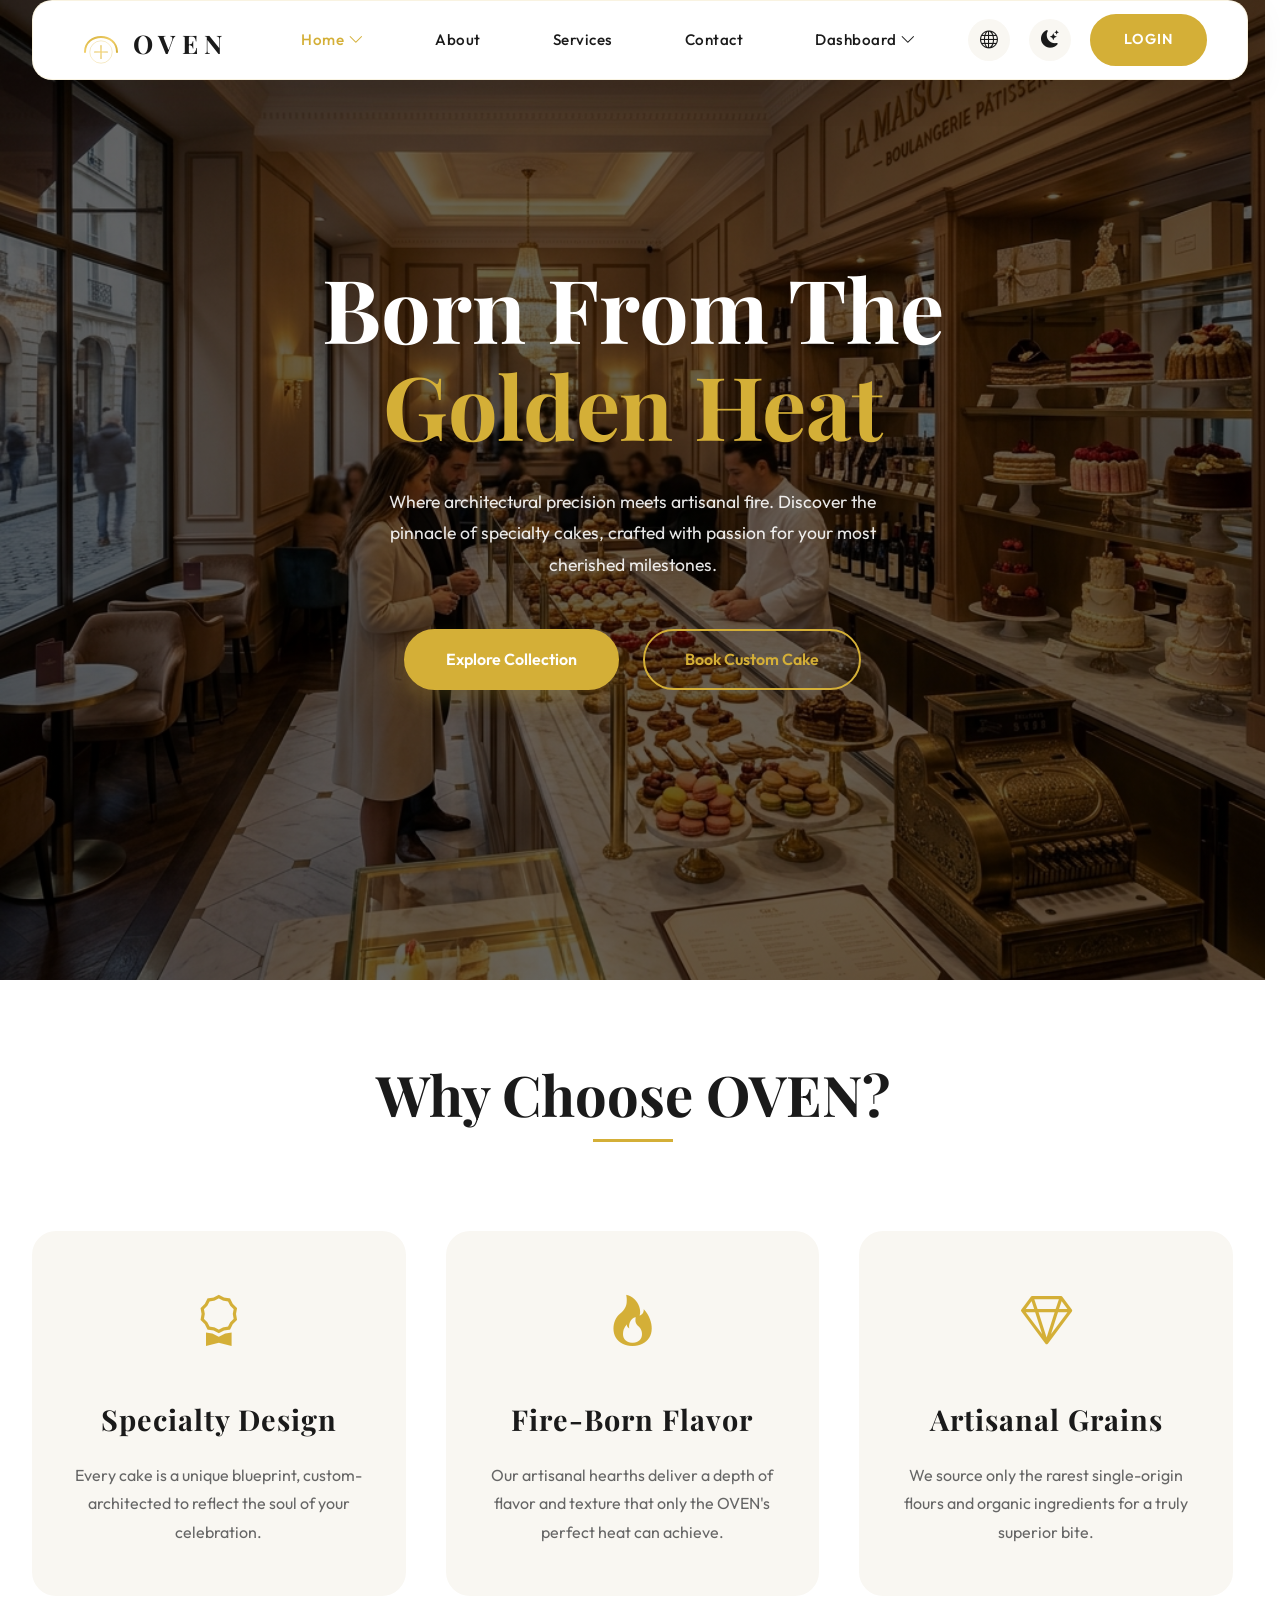
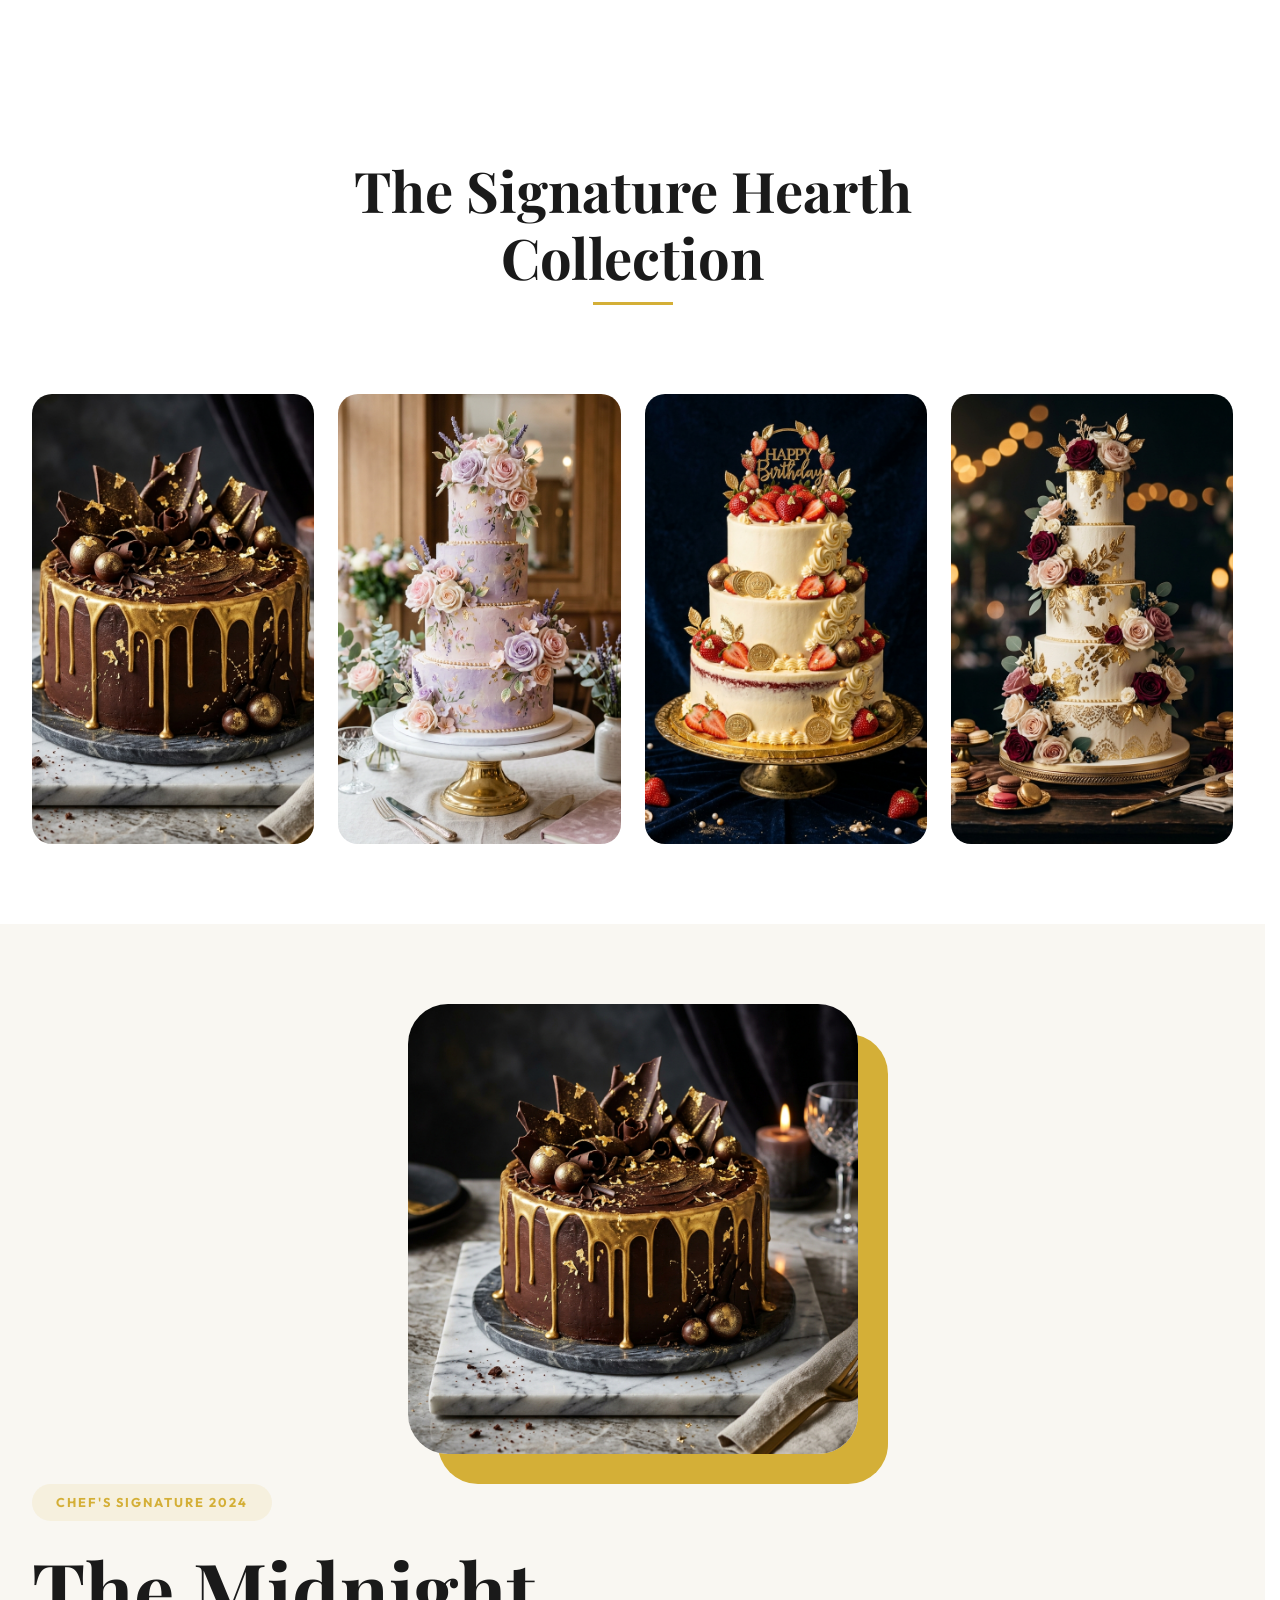
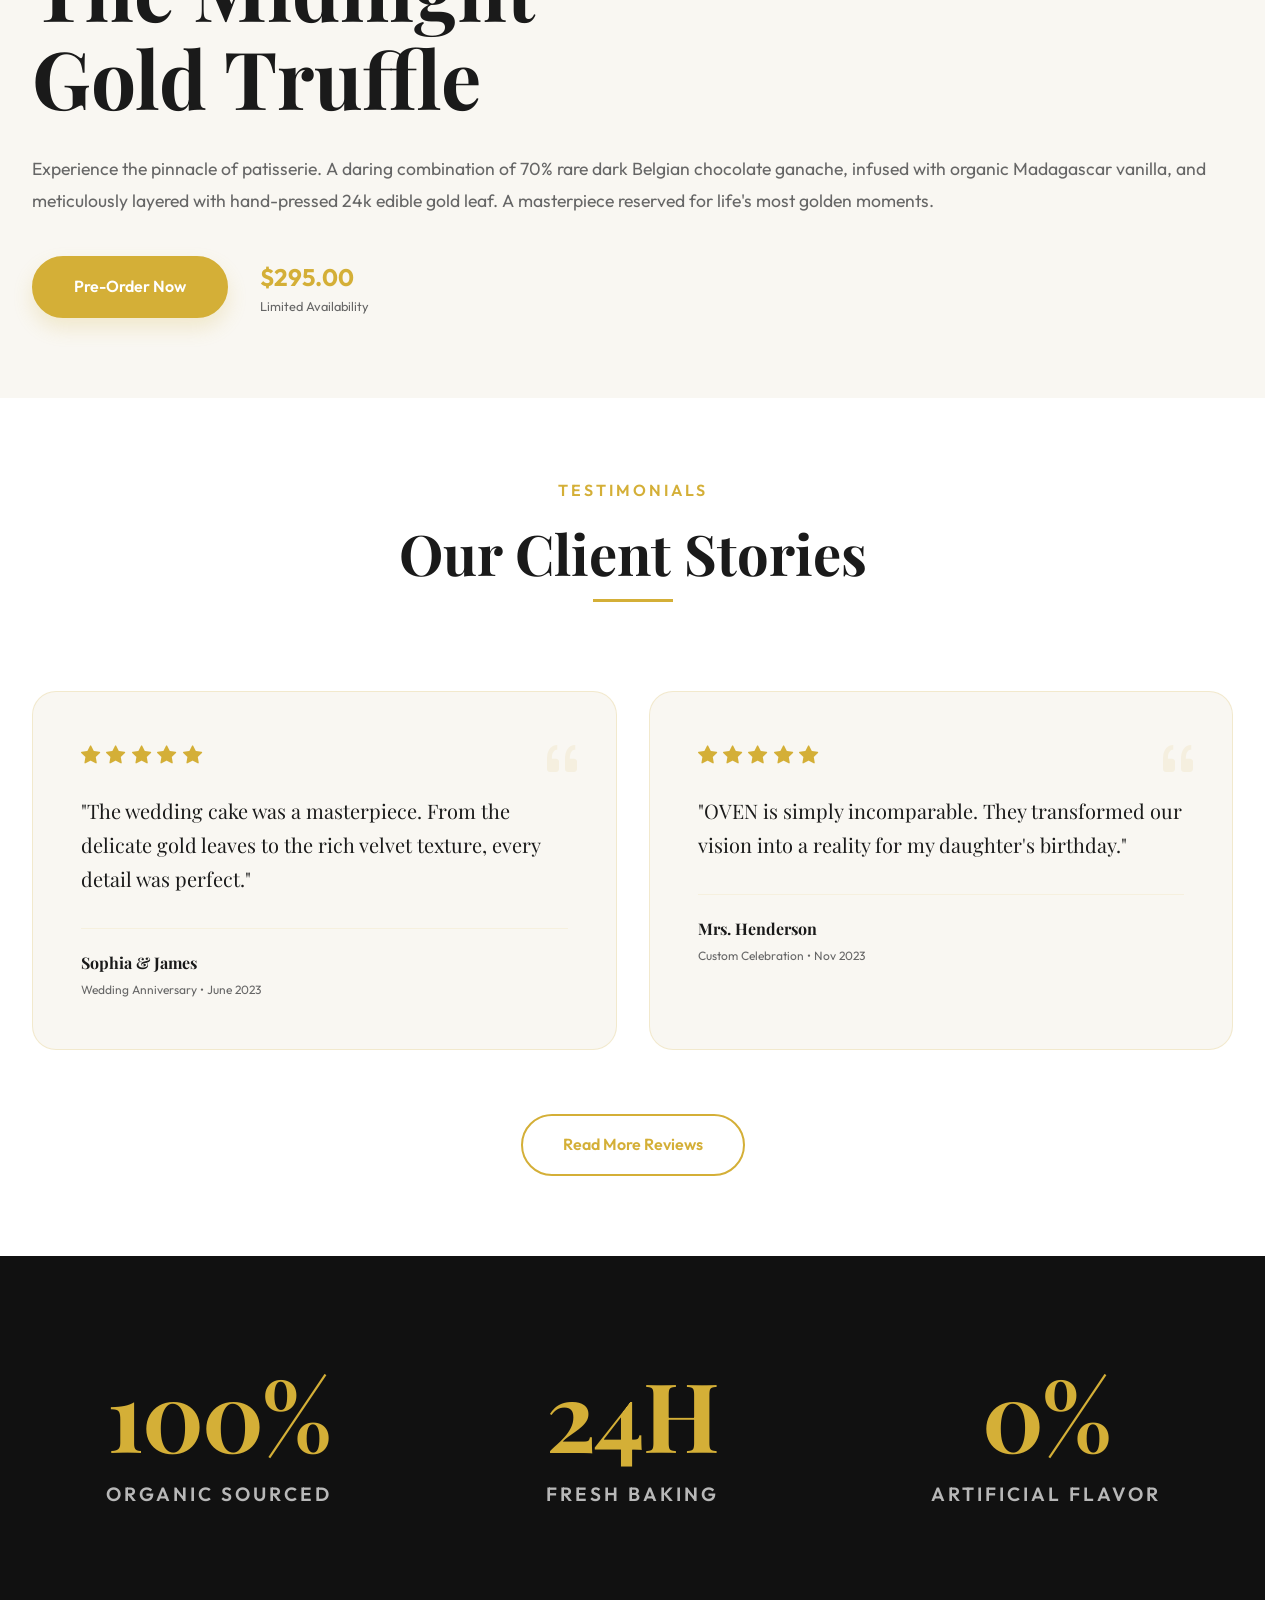
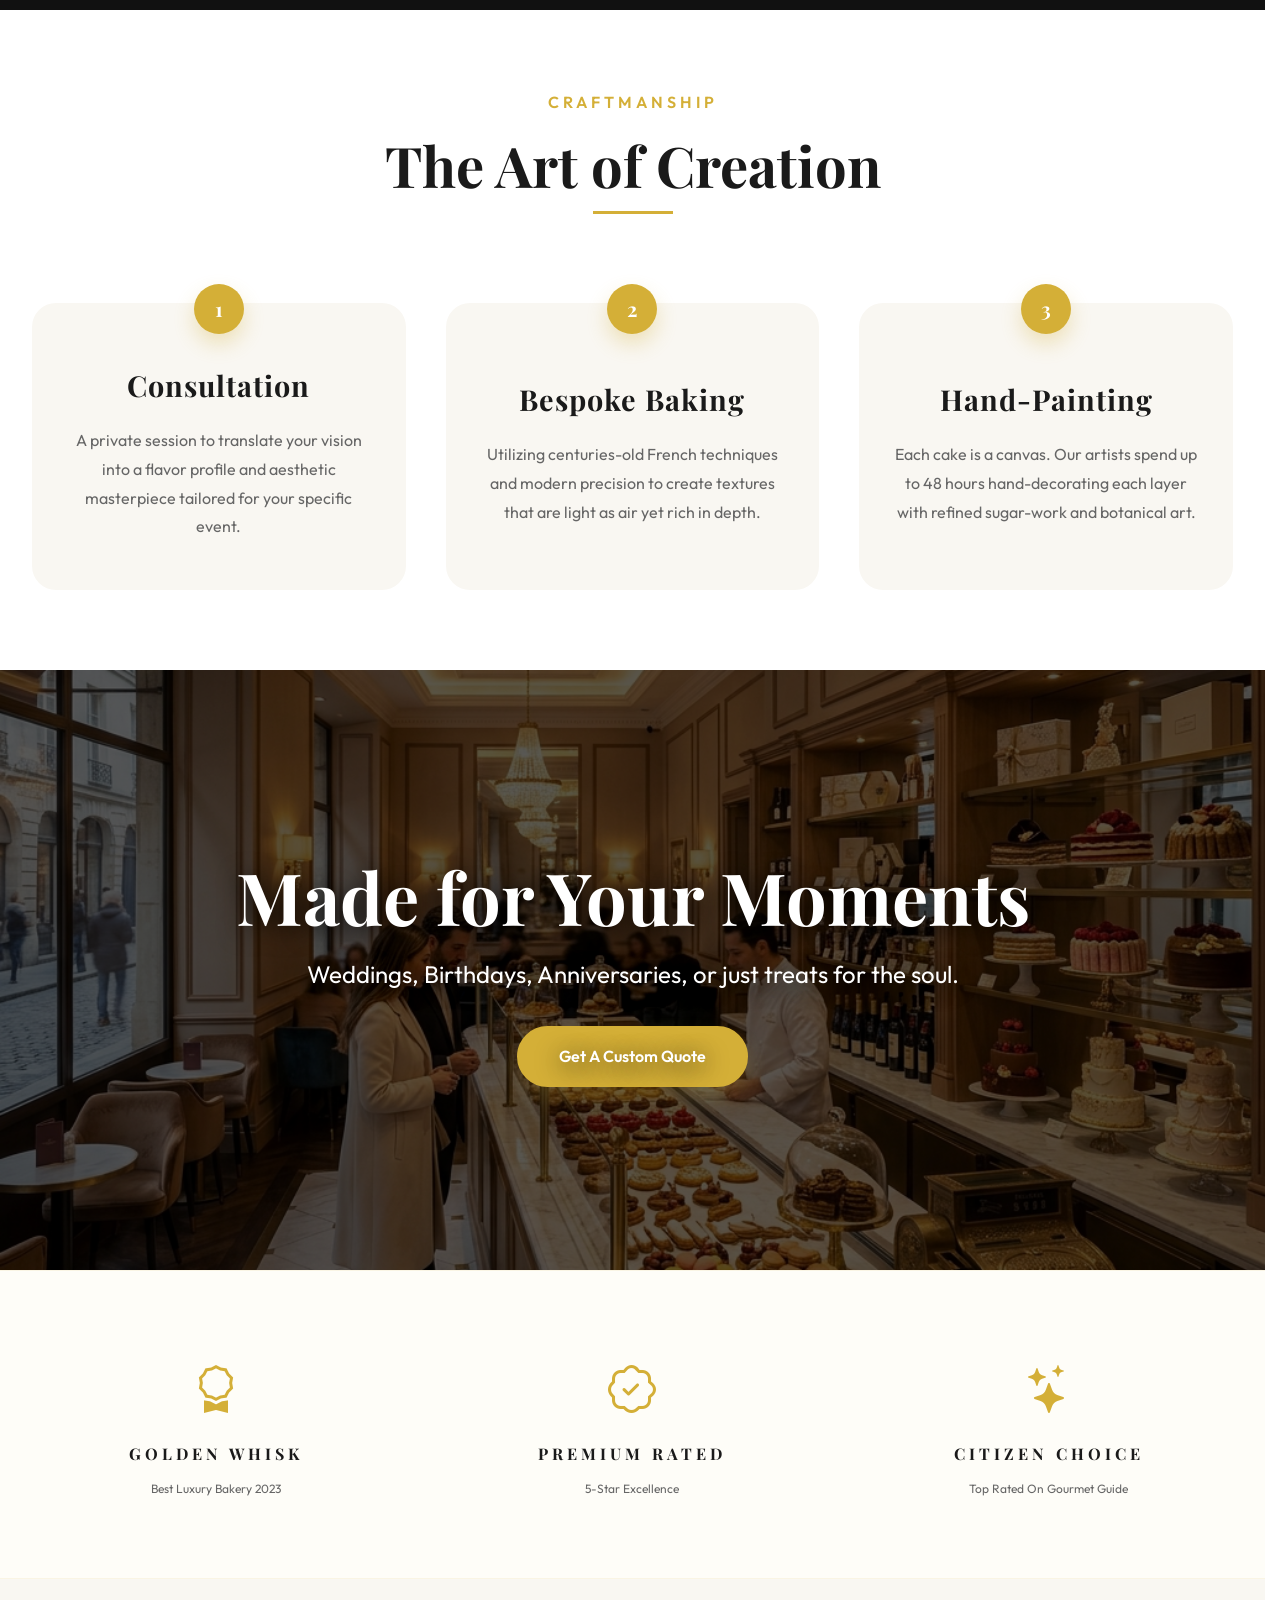
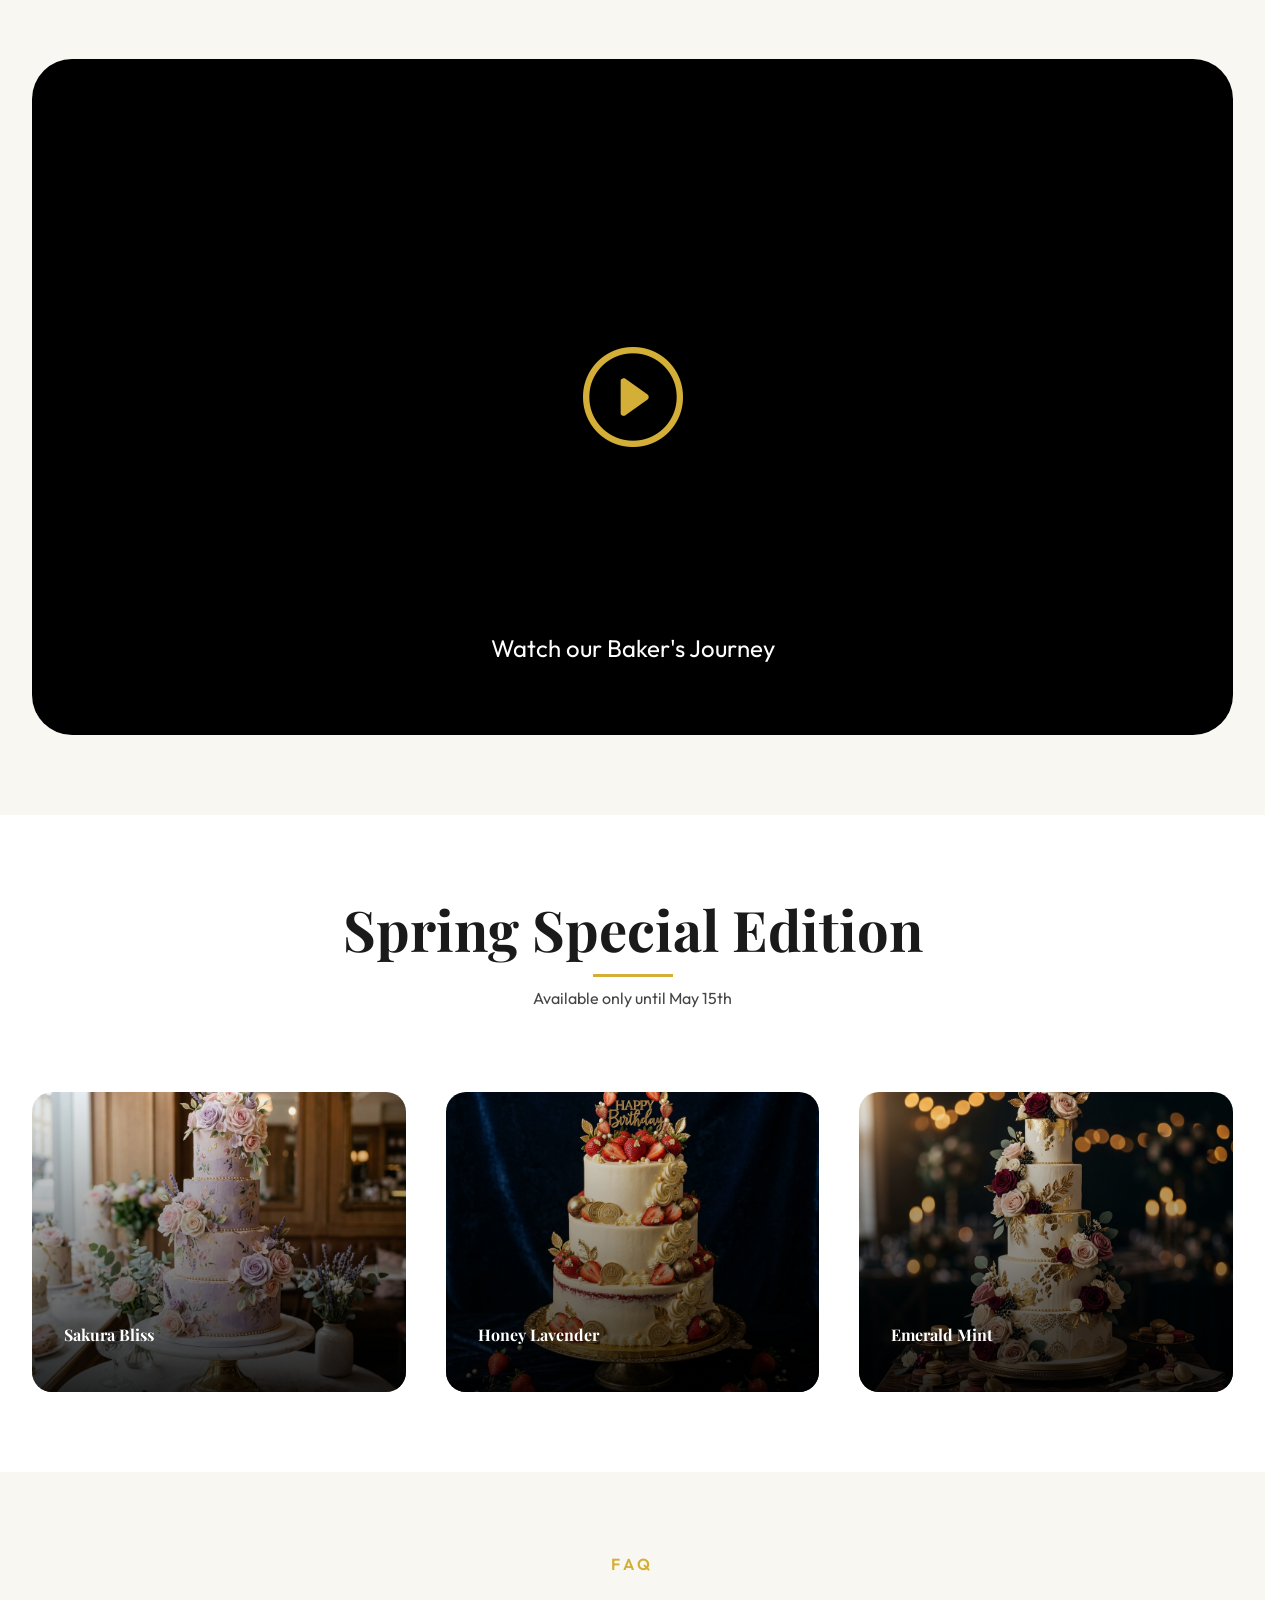
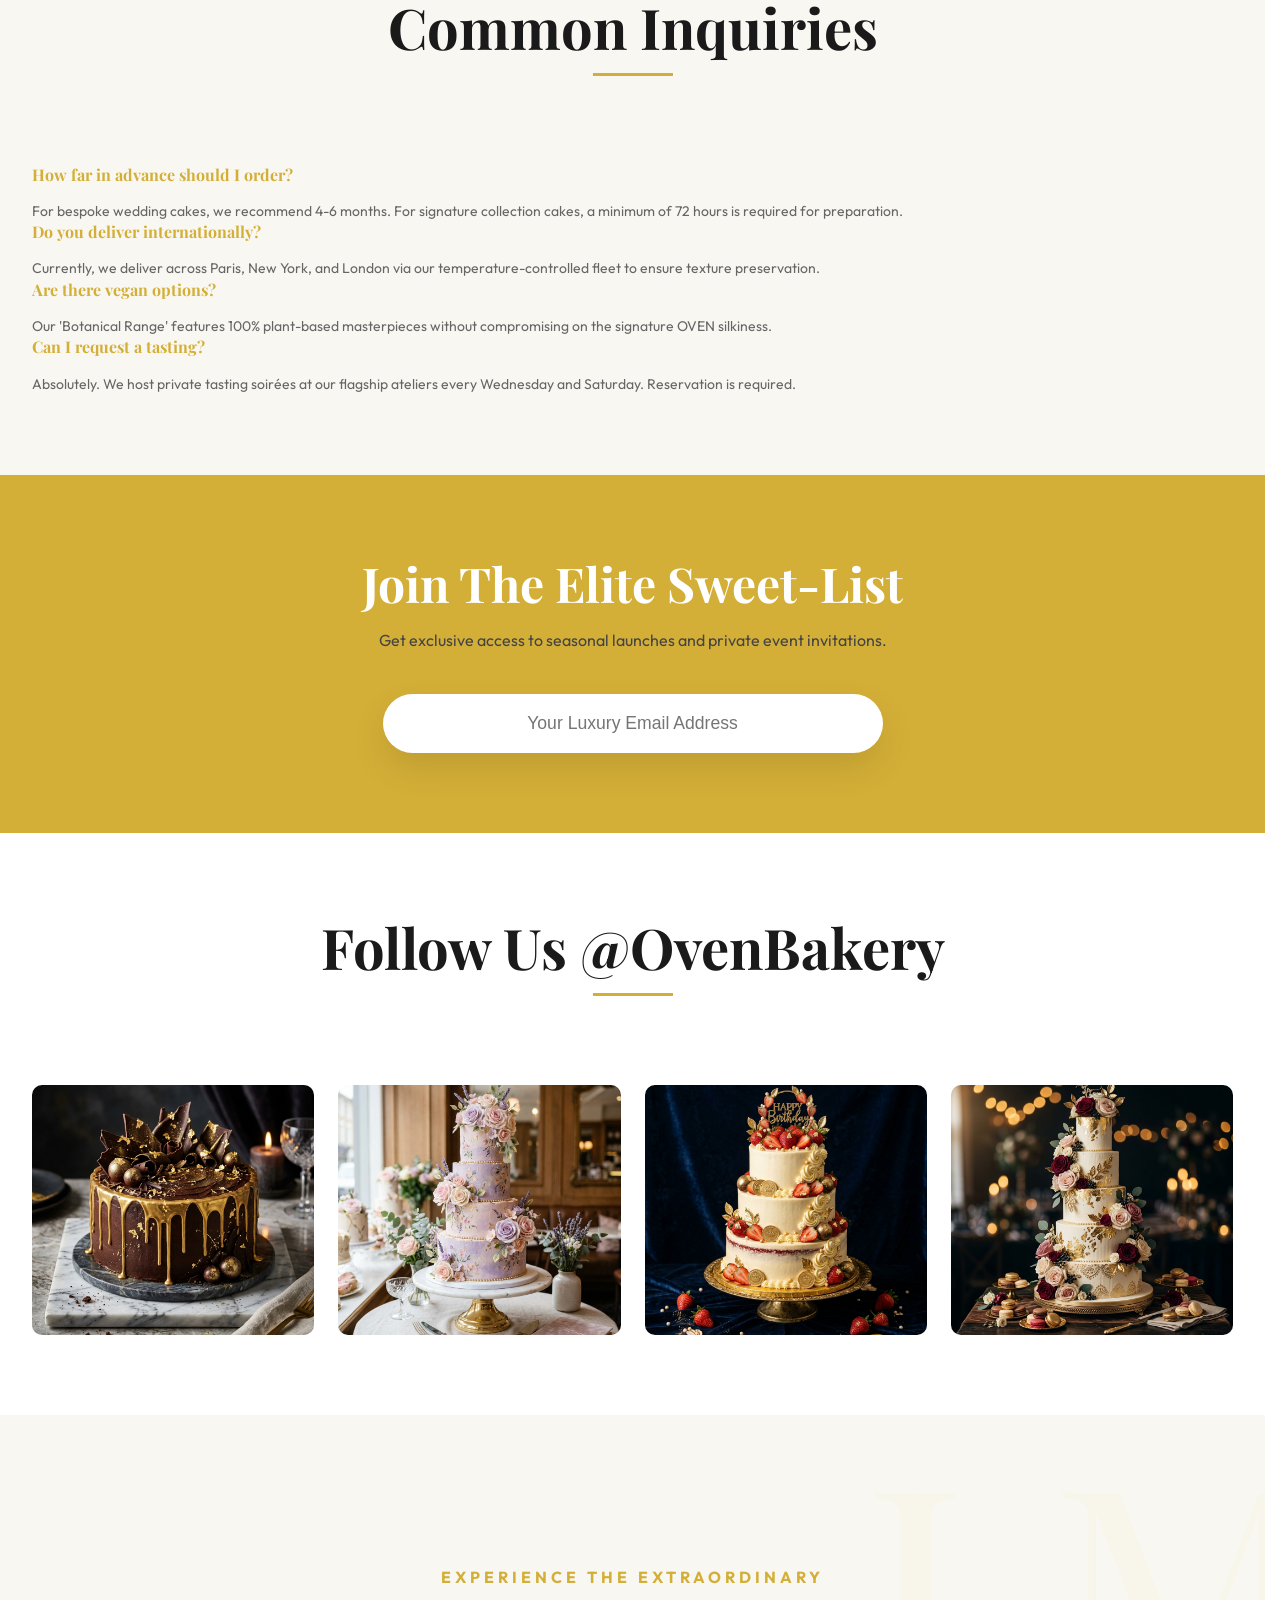
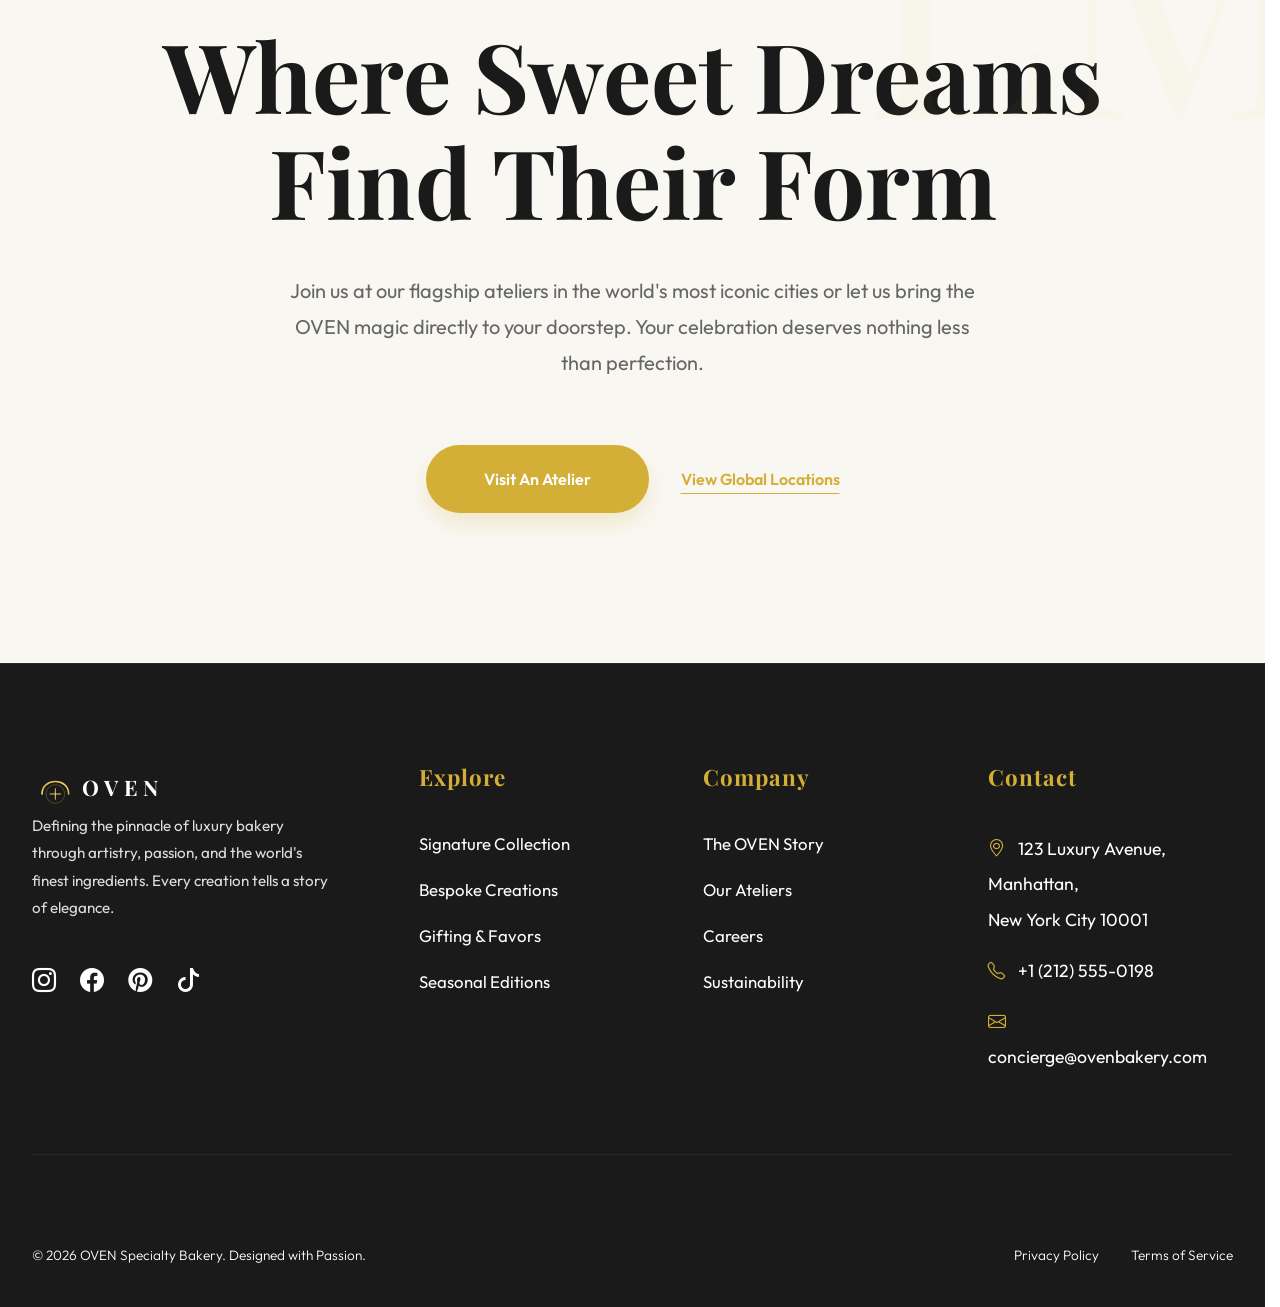
==== commit 36c33c84: "Update cake shop website files" ====
--- a/index.html
+++ b/index.html
@@ -253,15 +253,15 @@
         <section id="quality" class="reveal dark-highlight-section">
             <div class="container grid-main" style="text-align: center;">
                 <div style="text-align: center;">
-                    <h4 class="text-6xl" style="color: var(--primary);">100%</h4>
+                    <h4 class="text-7xl" style="color: var(--primary);">100%</h4>
                     <p>Organic Sourced</p>
                 </div>
                 <div style="text-align: center;">
-                    <h4 class="text-6xl" style="color: var(--primary);">24H</h4>
+                    <h4 class="text-7xl" style="color: var(--primary);">24H</h4>
                     <p>Fresh Baking</p>
                 </div>
                 <div style="text-align: center;">
-                    <h4 class="text-6xl" style="color: var(--primary);">0%</h4>
+                    <h4 class="text-7xl" style="color: var(--primary);">0%</h4>
                     <p>Artificial Flavor</p>
                 </div>
             </div>
@@ -519,18 +519,10 @@
                         style="color: var(--primary); font-size: 1.4rem; margin-bottom: 2.5rem; letter-spacing: 1px;">
                         Explore</h4>
                     <ul style="display: flex; flex-direction: column; gap: 1.2rem;">
-                        <li><a href="#"
-                                style="color: rgba(255, 255, 255, 0.7); font-size: 0.95rem; font-weight: 300;">Signature
-                                Collection</a></li>
-                        <li><a href="#"
-                                style="color: rgba(255, 255, 255, 0.7); font-size: 0.95rem; font-weight: 300;">Bespoke
-                                Creations</a></li>
-                        <li><a href="#"
-                                style="color: rgba(255, 255, 255, 0.7); font-size: 0.95rem; font-weight: 300;">Gifting &
-                                Favors</a></li>
-                        <li><a href="#"
-                                style="color: rgba(255, 255, 255, 0.7); font-size: 0.95rem; font-weight: 300;">Seasonal
-                                Editions</a></li>
+                        <li><a href="services.html#weddings">Signature Collection</a></li>
+                        <li><a href="services.html#celebrations">Bespoke Creations</a></li>
+                        <li><a href="services.html#corporate">Gifting & Favors</a></li>
+                        <li><a href="services.html#subscription">Seasonal Editions</a></li>
                     </ul>
                 </div>
 
@@ -540,18 +532,10 @@
                         style="color: var(--primary); font-size: 1.4rem; margin-bottom: 2.5rem; letter-spacing: 1px;">
                         Company</h4>
                     <ul style="display: flex; flex-direction: column; gap: 1.2rem;">
-                        <li><a href="#"
-                                style="color: rgba(255, 255, 255, 0.7); font-size: 0.95rem; font-weight: 300;">The
-                                OVEN Story</a></li>
-                        <li><a href="#"
-                                style="color: rgba(255, 255, 255, 0.7); font-size: 0.95rem; font-weight: 300;">Our
-                                Ateliers</a></li>
-                        <li><a href="#"
-                                style="color: rgba(255, 255, 255, 0.7); font-size: 0.95rem; font-weight: 300;">Careers</a>
-                        </li>
-                        <li><a href="#"
-                                style="color: rgba(255, 255, 255, 0.7); font-size: 0.95rem; font-weight: 300;">Sustainability</a>
-                        </li>
+                        <li><a href="about.html">The OVEN Story</a></li>
+                        <li><a href="services.html#atelier">Our Ateliers</a></li>
+                        <li><a href="contact.html">Careers</a></li>
+                        <li><a href="#">Sustainability</a></li>
                     </ul>
                 </div>
 
@@ -560,7 +544,7 @@
                     <h4 class="premium-font"
                         style="color: var(--primary); font-size: 1.4rem; margin-bottom: 2.5rem; letter-spacing: 1px;">
                         Contact</h4>
-                    <div class="text-white" style="font-size: 0.9rem; line-height: 2; font-weight: 300;">
+                    <div class="text-white" style="font-size: 1.1rem; line-height: 2; font-weight: 400;">
                         <p style="margin-bottom: 1rem;"><i class="bi bi-geo-alt"
                                 style="color: var(--primary); margin-right: 0.5rem;"></i> 123 Luxury Avenue, Manhattan,
                             <br>New York City 10001
--- a/style.css
+++ b/style.css
@@ -31,6 +31,10 @@
     /* 36px */
     --text-5xl: 3rem;
     /* 48px */
+    --text-6xl: 4.5rem;
+    /* 72px */
+    --text-7xl: 6rem;
+    /* 96px */
     --text-hero: 5rem;
     /* 80px */
 
@@ -112,7 +116,7 @@
 }
 
 .text-white-muted {
-    color: rgba(255, 255, 255, 0.7) !important;
+    color: rgba(255, 255, 255, 0.85) !important;
 }
 
 /* Typography Utility Classes */
@@ -150,6 +154,14 @@
 
 .text-5xl {
     font-size: var(--text-5xl);
+}
+
+.text-6xl {
+    font-size: var(--text-6xl);
+}
+
+.text-7xl {
+    font-size: var(--text-7xl);
 }
 
 .text-hero {
@@ -676,6 +688,21 @@
 .dark-highlight-section {
     background: #111111;
     color: #FFFFFF;
+    padding: 100px 0;
+}
+
+#quality h4 {
+    font-weight: 700;
+    margin-bottom: 0.5rem;
+    letter-spacing: -2px;
+}
+
+#quality p {
+    font-size: 1.2rem;
+    text-transform: uppercase;
+    letter-spacing: 3px;
+    color: rgba(255, 255, 255, 0.7);
+    font-weight: 600;
 }
 
 [data-theme="dark"] .testimonial-card {
@@ -755,7 +782,18 @@
     position: relative;
     z-index: 1;
     padding: 0 1rem;
-    text-shadow: 0 4px 15px rgba(0, 0, 0, 0.5);
+    text-shadow: 0 4px 25px rgba(0, 0, 0, 0.9);
+}
+
+.parallax-content h2,
+.parallax-content p,
+.hero-content h1,
+.hero-content p {
+    color: #FFFFFF !important;
+}
+
+.hero-content p {
+    color: rgba(255, 255, 255, 0.9) !important;
 }
 
 /* Animations Logic */
@@ -772,10 +810,38 @@
 
 /* Footer */
 footer {
-    background: var(--surface);
     padding: 80px 0 30px;
     border-top: 1px solid rgba(212, 175, 55, 0.1);
 }
+
+.footer-grid h4 {
+    font-weight: 700;
+    color: var(--primary) !important;
+}
+
+.footer-grid ul li a {
+    font-size: 1.05rem !important;
+    font-weight: 400 !important;
+}
+
+.footer-grid ul li a:hover {
+    color: var(--primary) !important;
+}
+
+/* Ensure all footer text remains visible regardless of theme */
+footer p,
+footer a,
+footer span,
+footer li,
+footer .text-white-muted {
+    color: #FFFFFF !important;
+}
+
+footer .text-white-muted {
+    color: rgba(255, 255, 255, 0.85) !important;
+}
+
+
 
 .footer-grid {
     display: grid;
@@ -1104,6 +1170,14 @@
         line-height: 1.1 !important;
     }
 
+    .text-6xl {
+        font-size: 3rem !important;
+    }
+
+    .text-7xl {
+        font-size: 3.5rem !important;
+    }
+
     .section-title h2 {
         font-size: 2.2rem !important;
     }
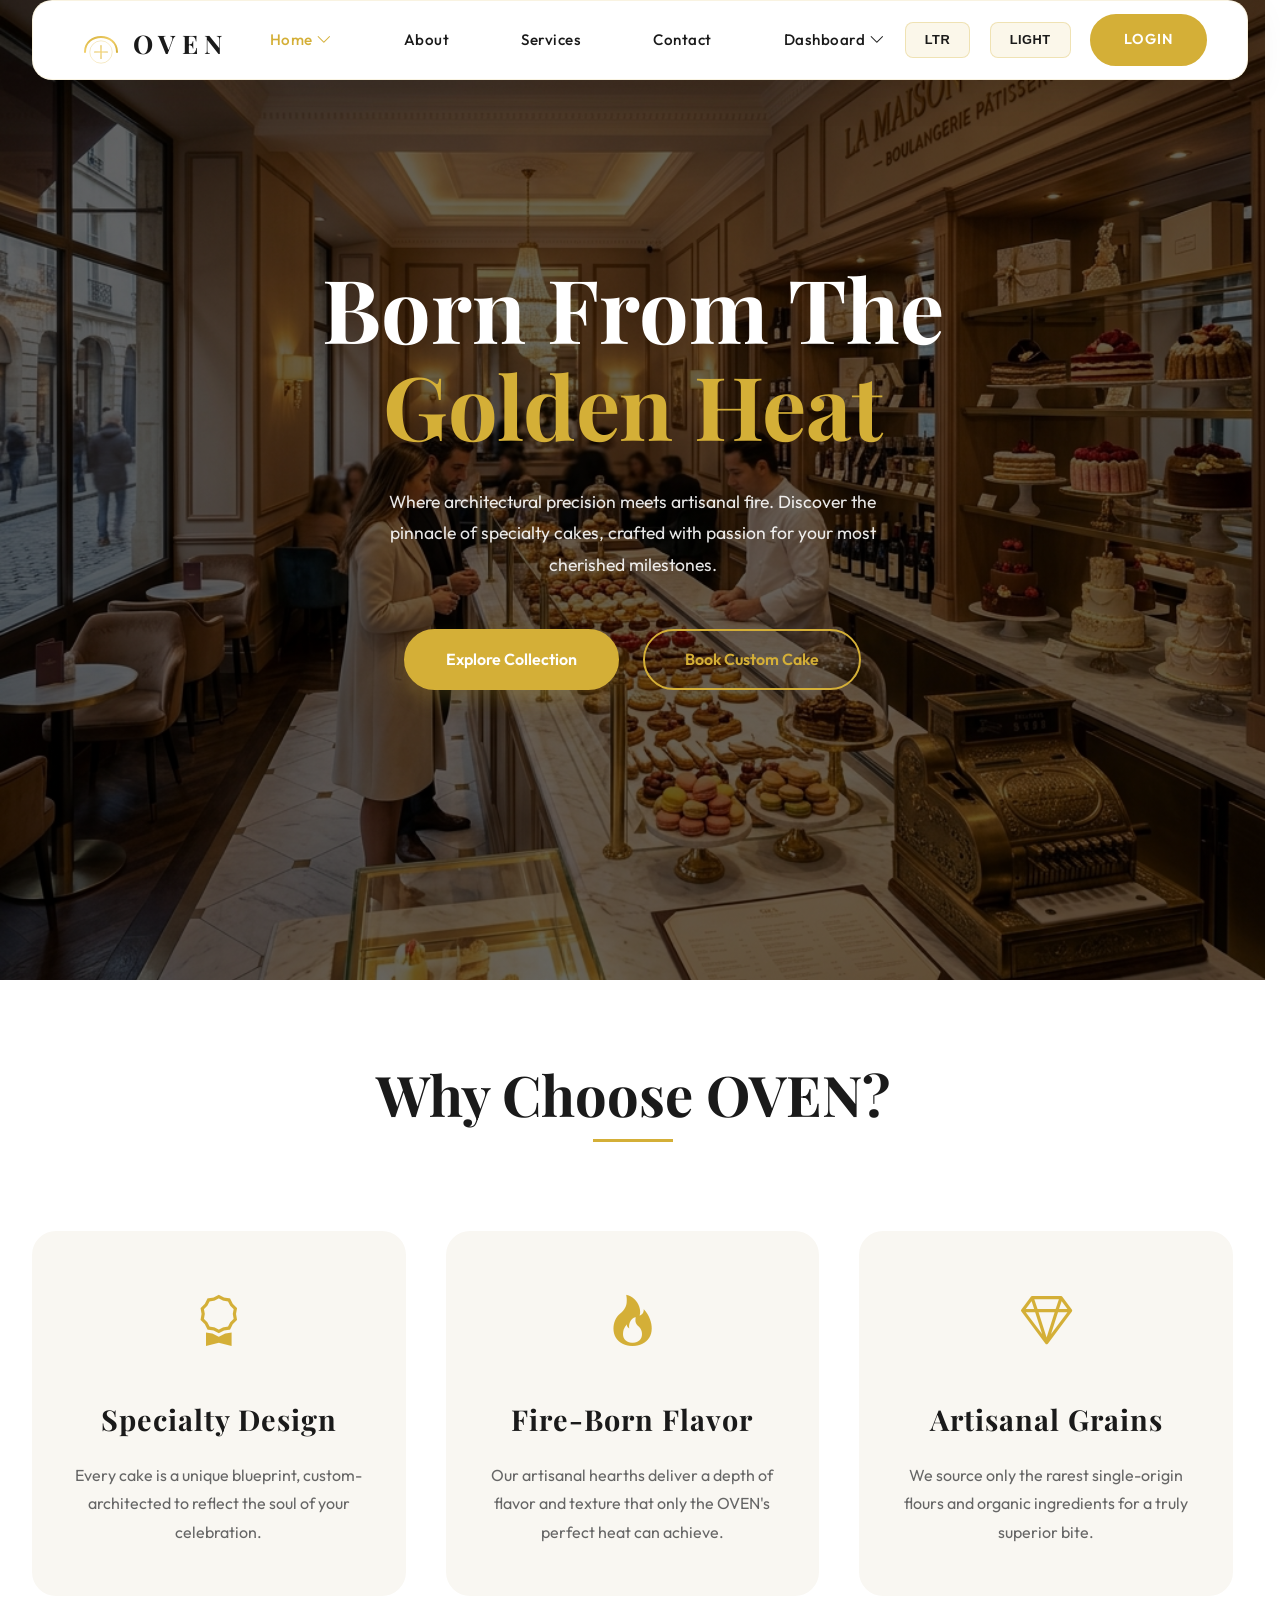
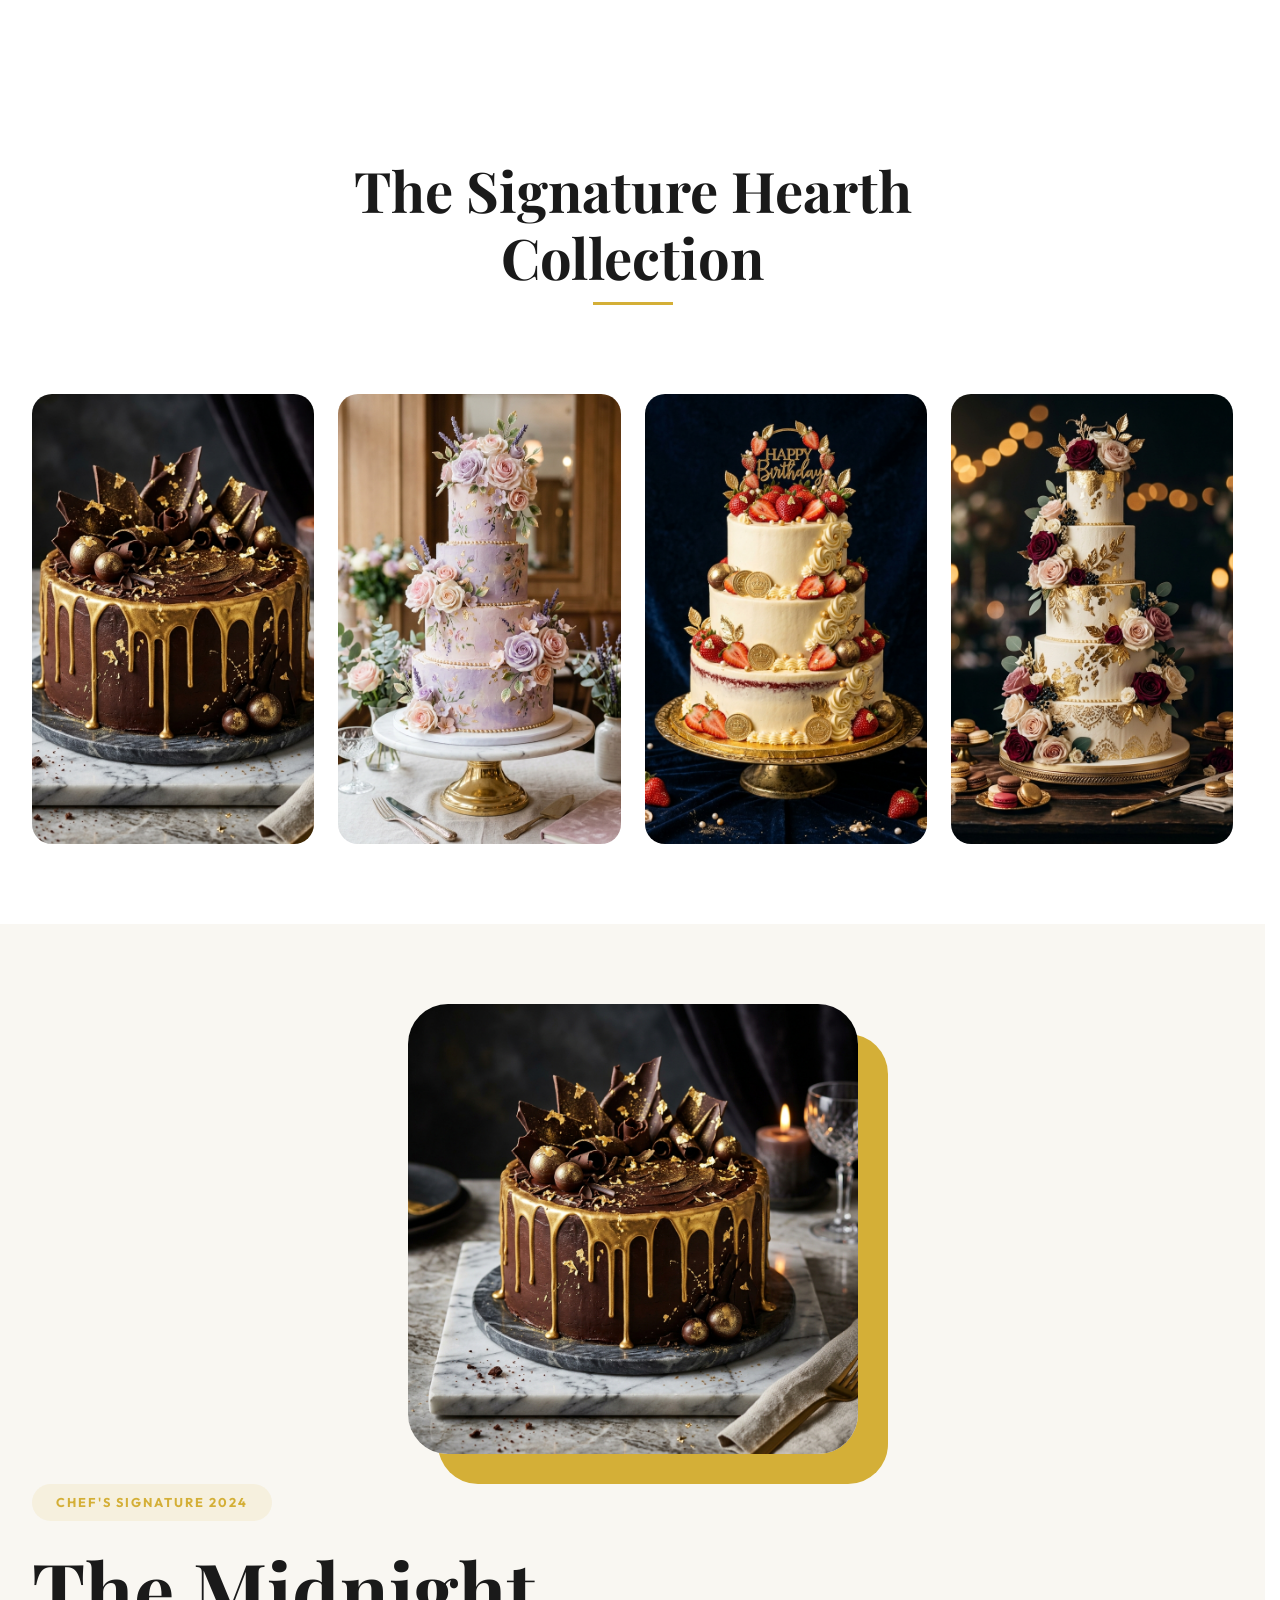
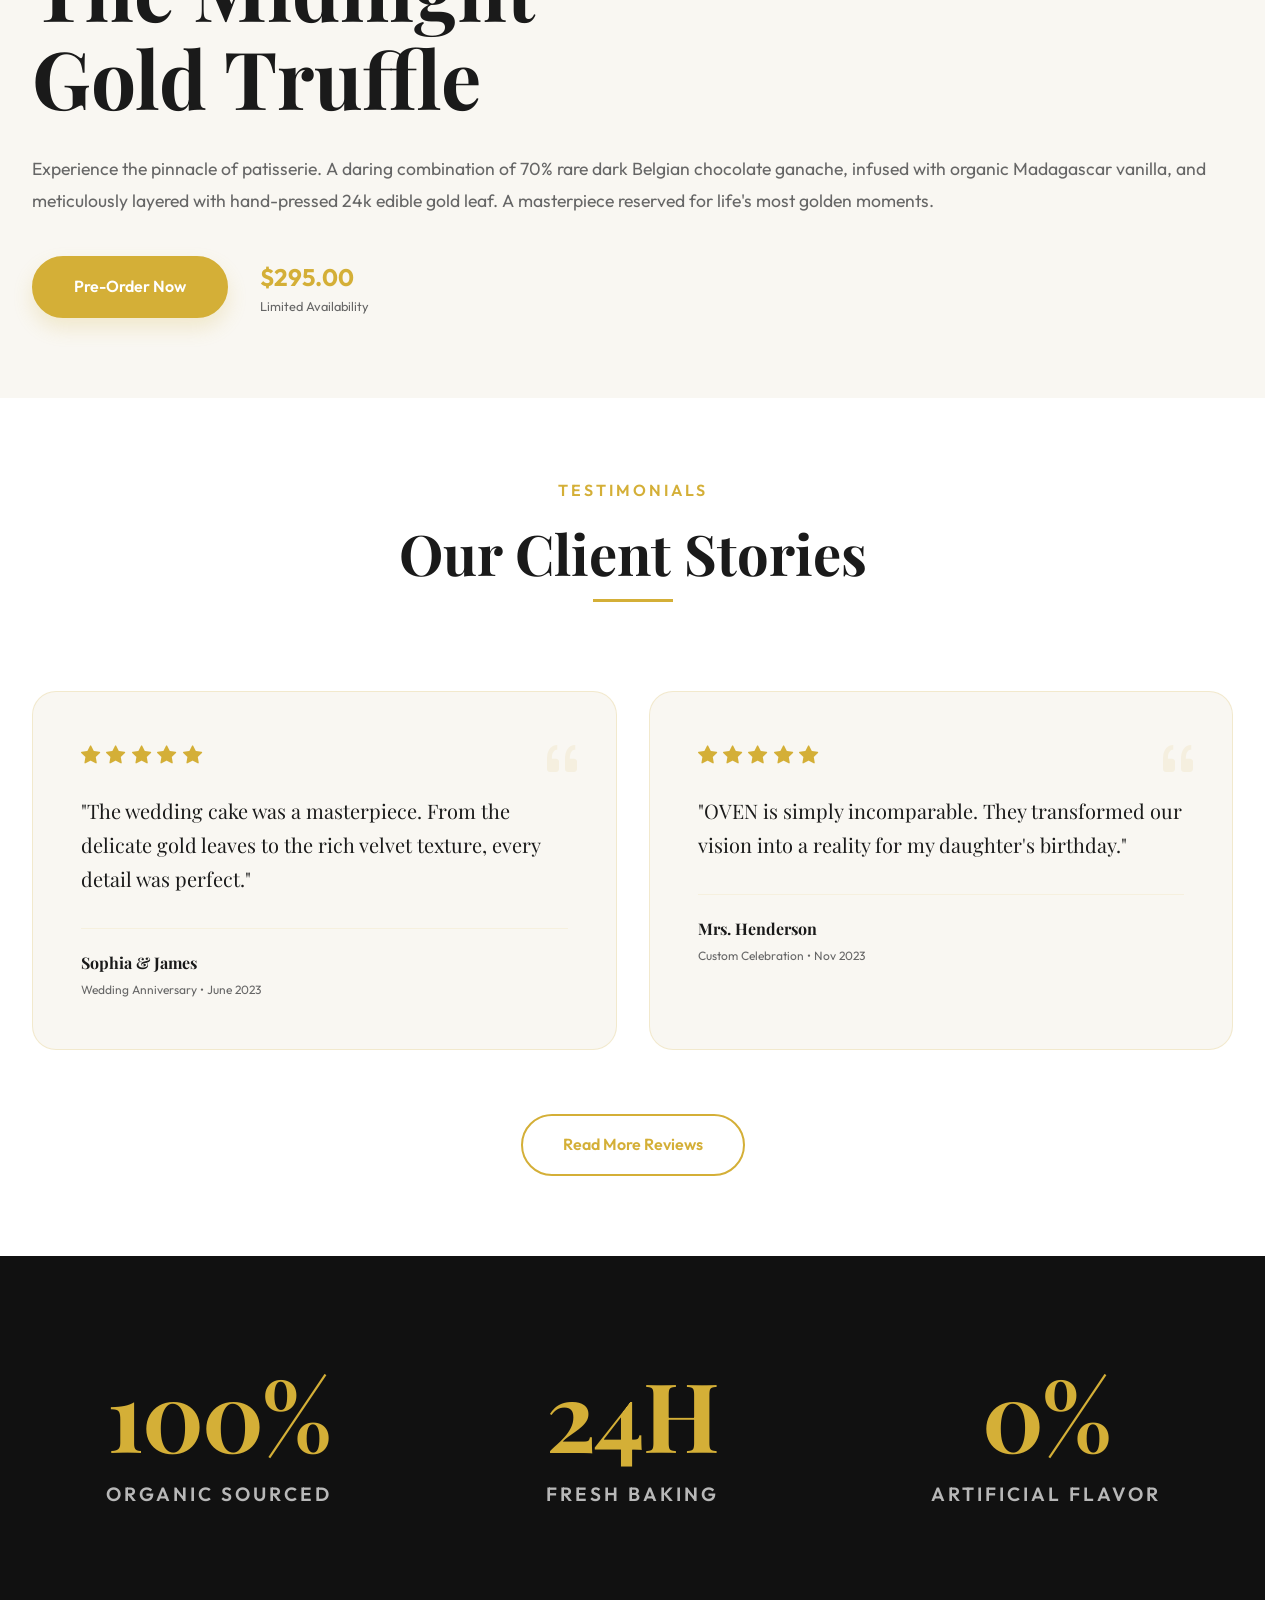
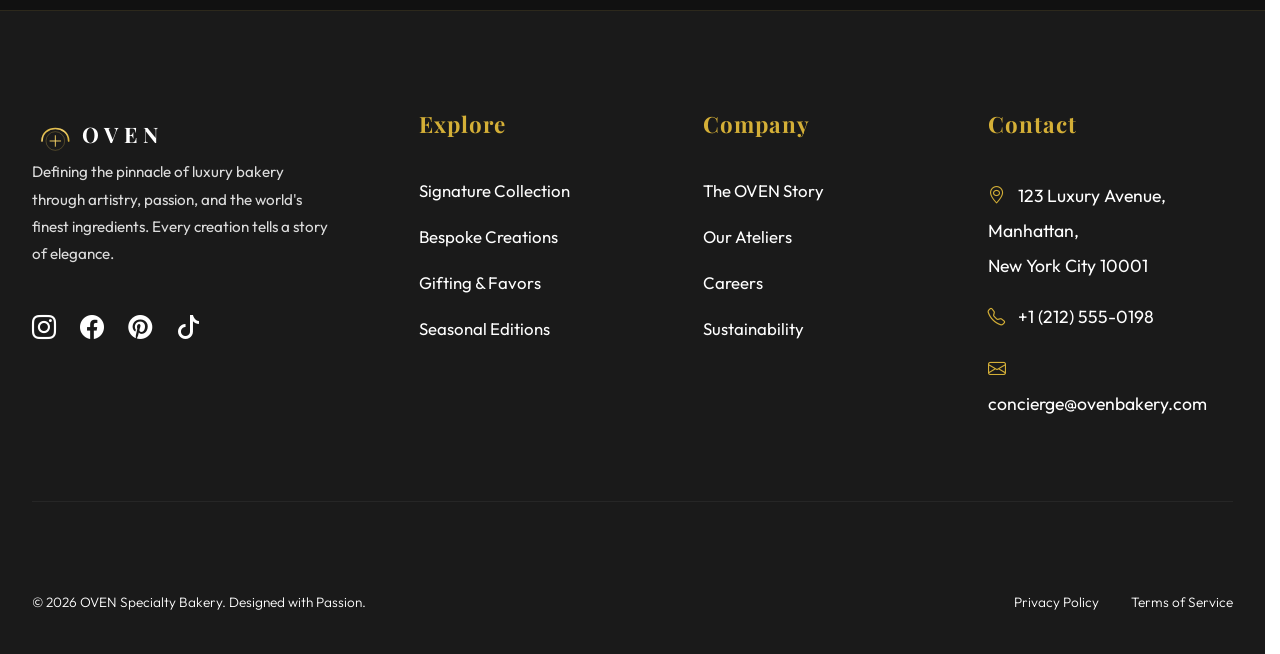
==== commit a6bf9e8c: "Update files" ====
--- a/index.html
+++ b/index.html
@@ -63,9 +63,8 @@
             </nav>
 
             <div class="nav-right">
-                <button class="icon-btn" id="dir-toggle" title="Toggle LTR/RTL"><i class="bi bi-globe"></i></button>
-                <button class="icon-btn" id="theme-toggle" title="Toggle Light/Dark Theme"><i
-                        class="bi bi-moon-stars-fill"></i></button>
+                <button class="toggle-btn" id="dir-toggle" title="Toggle LTR/RTL">LTR</button>
+                <button class="toggle-btn" id="theme-toggle" title="Toggle Light/Dark Theme">LIGHT</button>
                 <a href="login.html" class="login-btn">LOGIN</a>
                 <div class="hamburger"><i class="bi bi-list"></i></div>
             </div>
@@ -263,218 +262,6 @@
                 <div style="text-align: center;">
                     <h4 class="text-7xl" style="color: var(--primary);">0%</h4>
                     <p>Artificial Flavor</p>
-                </div>
-            </div>
-        </section>
-
-        <!-- 7. Our Process Step by Step -->
-        <section id="process" class="reveal">
-            <div class="container section-title">
-                <span class="tracking-widest font-semibold"
-                    style="color: var(--primary); display: block; margin-bottom: 1rem;">CRAFTMANSHIP</span>
-                <h2>The Art of Creation</h2>
-                <div class="divider"></div>
-            </div>
-            <div class="container grid-main">
-                <div class="feature-card" style="position: relative; overflow: visible;">
-                    <div class="font-heading font-bold text-xl"
-                        style="position: absolute; top: -20px; left: 50%; transform: translateX(-50%); width: 50px; height: 50px; background: var(--primary); color: white; border-radius: 50%; display: flex; align-items: center; justify-content: center; box-shadow: 0 10px 20px rgba(212, 175, 55, 0.3);">
-                        1</div>
-                    <h3 class="premium-font" style="margin-top: 1rem;">Consultation</h3>
-                    <p>A private session to translate your vision into a flavor profile and aesthetic masterpiece
-                        tailored for your specific event.</p>
-                </div>
-                <div class="feature-card" style="position: relative; overflow: visible;">
-                    <div class="font-heading font-bold text-xl"
-                        style="position: absolute; top: -20px; left: 50%; transform: translateX(-50%); width: 50px; height: 50px; background: var(--primary); color: white; border-radius: 50%; display: flex; align-items: center; justify-content: center; box-shadow: 0 10px 20px rgba(212, 175, 55, 0.3);">
-                        2</div>
-                    <h3 class="premium-font" style="margin-top: 1rem;">Bespoke Baking</h3>
-                    <p>Utilizing centuries-old French techniques and modern precision to create textures that are light
-                        as air yet rich in depth.</p>
-                </div>
-                <div class="feature-card" style="position: relative; overflow: visible;">
-                    <div class="font-heading font-bold text-xl"
-                        style="position: absolute; top: -20px; left: 50%; transform: translateX(-50%); width: 50px; height: 50px; background: var(--primary); color: white; border-radius: 50%; display: flex; align-items: center; justify-content: center; box-shadow: 0 10px 20px rgba(212, 175, 55, 0.3);">
-                        3</div>
-                    <h3 class="premium-font" style="margin-top: 1rem;">Hand-Painting</h3>
-                    <p>Each cake is a canvas. Our artists spend up to 48 hours hand-decorating each layer with refined
-                        sugar-work and botanical art.</p>
-                </div>
-            </div>
-        </section>
-
-        <!-- 8. Custom Occasions -->
-        <section id="occasions" class="reveal" style="padding: 0;">
-            <div class="parallax-banner"
-                style="background-image: url('assets/images/bakery-interior.png'); height: 600px;">
-                <div class="parallax-content">
-                    <h2 class="premium-font text-6xl">Made for Your Moments</h2>
-                    <p class="text-2xl" style="max-width: 800px; margin: 0 auto;">Weddings, Birthdays, Anniversaries,
-                        or just treats for the soul.</p>
-                    <a href="#" class="primary-btn" style="margin-top: 2rem; display: inline-block;">Get A Custom
-                        Quote</a>
-                </div>
-            </div>
-        </section>
-
-        <!-- 9. Awards & Honors -->
-        <section id="awards" class="reveal"
-            style="background: rgba(212, 175, 55, 0.03); border-top: 1px solid rgba(212, 175, 55, 0.1); border-bottom: 1px solid rgba(212, 175, 55, 0.1);">
-            <div class="container">
-                <div
-                    style="display: flex; flex-wrap: wrap; justify-content: space-between; align-items: center; gap: 3rem;">
-                    <div style="text-align:center; flex: 1;">
-                        <i class="bi bi-award"
-                            style="font-size: 3rem; color: var(--primary); display: block; margin-bottom: 1rem;"></i>
-                        <h4 class="premium-font tracking-widest">GOLDEN WHISK</h4>
-                        <p class="text-xs uppercase" style="color: var(--text-muted);">Best Luxury
-                            Bakery 2023</p>
-                    </div>
-                    <div style="text-align:center; flex: 1;">
-                        <i class="bi bi-patch-check"
-                            style="font-size: 3rem; color: var(--primary); display: block; margin-bottom: 1rem;"></i>
-                        <h4 class="premium-font tracking-widest">PREMIUM RATED</h4>
-                        <p class="text-xs uppercase" style="color: var(--text-muted);">5-Star
-                            Excellence</p>
-                    </div>
-                    <div style="text-align:center; flex: 1;">
-                        <i class="bi bi-stars"
-                            style="font-size: 3rem; color: var(--primary); display: block; margin-bottom: 1rem;"></i>
-                        <h4 class="premium-font tracking-widest">CITIZEN CHOICE</h4>
-                        <p class="text-xs uppercase" style="color: var(--text-muted);">Top Rated On
-                            Gourmet Guide</p>
-                    </div>
-                </div>
-            </div>
-        </section>
-
-        <!-- 10. Video Preview Section -->
-        <section id="video" class="reveal" style="background: var(--surface);">
-            <div class="container" style="text-align:center;">
-                <div
-                    style="aspect-ratio: 16/9; background: #000; border-radius: 40px; display: flex; align-items: center; justify-content: center; color: white; position: relative; overflow: hidden;">
-                    <i class="bi bi-play-circle" style="font-size: 100px; cursor: pointer; color: var(--primary); z-index: 2;"></i>
-                    <p style="position: absolute; bottom: 10%; width: 100%; font-size: 1.5rem; color: white; text-shadow: 0 2px 10px rgba(0,0,0,0.5); z-index: 2;">Watch our Baker's Journey</p>
-                </div>
-            </div>
-        </section>
-
-        <!-- 11. Seasonal Limited Edition -->
-        <section id="seasonal" class="reveal">
-            <div class="container section-title">
-                <h2>Spring Special Edition</h2>
-                <p>Available only until May 15th</p>
-            </div>
-            <div class="container grid-main">
-                <div class="cake-item" style="height: 300px;">
-                    <img src="assets/images/cake2.png" alt="Spring Cake">
-                    <div class="cake-overlay" style="opacity:1;">
-                        <h4>Sakura Bliss</h4>
-                    </div>
-                </div>
-                <div class="cake-item" style="height: 300px;">
-                    <img src="assets/images/cake3.png" alt="Spring Cake">
-                    <div class="cake-overlay" style="opacity:1;">
-                        <h4>Honey Lavender</h4>
-                    </div>
-                </div>
-                <div class="cake-item" style="height: 300px;">
-                    <img src="assets/images/hero-cake.png" alt="Spring Cake">
-                    <div class="cake-overlay" style="opacity:1;">
-                        <h4>Emerald Mint</h4>
-                    </div>
-                </div>
-            </div>
-        </section>
-
-        <!-- 12. FAQ -->
-        <section id="faq" class="reveal" style="background: var(--surface);">
-            <div class="container section-title">
-                <span class="tracking-widest font-semibold"
-                    style="color: var(--primary); display: block; margin-bottom: 1rem;">FAQ</span>
-                <h2>Common Inquiries</h2>
-                <div class="divider"></div>
-            </div>
-            <div class="container grid-2col faq-grid">
-                    <div class="faq-item">
-                        <h4 class="premium-font" style="color: var(--primary); margin-bottom: 1rem;">How far in advance
-                            should I order?</h4>
-                        <p class="text-sm" style="color: var(--text-muted); line-height: 1.6;">For bespoke wedding cakes, we recommend
-                            4-6 months. For signature collection cakes, a minimum of 72 hours is required for
-                            preparation.</p>
-                    </div>
-                    <div class="faq-item">
-                        <h4 class="premium-font" style="color: var(--primary); margin-bottom: 1rem;">Do you deliver
-                            internationally?</h4>
-                        <p class="text-sm" style="color: var(--text-muted); line-height: 1.6;">Currently, we deliver across Paris, New
-                            York, and London via our temperature-controlled fleet to ensure texture preservation.</p>
-                    </div>
-                    <div class="faq-item">
-                        <h4 class="premium-font" style="color: var(--primary); margin-bottom: 1rem;">Are there vegan
-                            options?</h4>
-                        <p class="text-sm" style="color: var(--text-muted); line-height: 1.6;">Our 'Botanical Range' features 100%
-                            plant-based masterpieces without compromising on the signature OVEN silkiness.</p>
-                    </div>
-                    <div class="faq-item">
-                        <h4 class="premium-font" style="color: var(--primary); margin-bottom: 1rem;">Can I request a
-                            tasting?</h4>
-                        <p class="text-sm" style="color: var(--text-muted); line-height: 1.6;">Absolutely. We host private tasting
-                            soirées at our flagship ateliers every Wednesday and Saturday. Reservation is required.</p>
-                    </div>
-                </div>
-        </section>
-
-        <!-- 13. Newsletter -->
-        <section id="newsletter" class="reveal" style="background: var(--primary); color: white;">
-            <div class="container" style="text-align: center;">
-                <h2 class="premium-font text-5xl">Join The Elite Sweet-List</h2>
-                <p style="margin-bottom: 2.5rem;">Get exclusive access to seasonal launches and private event
-                    invitations.</p>
-                <form style="max-width: 500px; margin: 0 auto;">
-                    <input type="email" placeholder="Your Luxury Email Address"
-                        style="width: 100%; padding: 1.2rem 2.5rem; border-radius: 50px; border:none; outline:none; text-align: center; font-size: 1.1rem; box-shadow: 0 15px 35px rgba(0,0,0,0.1);">
-                </form>
-            </div>
-        </section>
-
-        <!-- 14. Instagram / Gallery -->
-        <section id="instagram" class="reveal">
-            <div class="container section-title">
-                <h2>Follow Us @OvenBakery</h2>
-            </div>
-            <div class="container cake-gallery">
-                <img src="assets/images/cake1.png"
-                    style="width:100%; height:250px; object-fit:cover; border-radius:10px;">
-                <img src="assets/images/cake2.png"
-                    style="width:100%; height:250px; object-fit:cover; border-radius:10px;">
-                <img src="assets/images/cake3.png"
-                    style="width:100%; height:250px; object-fit:cover; border-radius:10px;">
-                <img src="assets/images/hero-cake.png"
-                    style="width:100%; height:250px; object-fit:cover; border-radius:10px;">
-            </div>
-        </section>
-
-        <!-- 15. Final CTA / Locations -->
-        <section id="final" class="reveal"
-            style="text-align: center; padding: 150px 0; background-color: var(--surface); position: relative; overflow: hidden;">
-            <div
-                style="position: absolute; top: -10%; right: -5%; font-size: 20rem; color: rgba(212, 175, 55, 0.03); font-family: var(--font-heading);">
-                LM</div>
-            <div class="container">
-                <span class="tracking-widest font-bold"
-                    style="color: var(--primary); display: block; margin-bottom: 2rem;">EXPERIENCE
-                    THE EXTRAORDINARY</span>
-                <h1 class="premium-font text-7xl leading-tight" style="margin-bottom: 2.5rem;">Where Sweet
-                    Dreams <br>Find Their Form</h1>
-                <p class="text-xl"
-                    style="margin-bottom: 4rem; max-width: 700px; margin-inline: auto; color: var(--text-muted); line-height: 1.8;">
-                    Join us at our flagship ateliers in the world's most iconic cities or let us bring the OVEN
-                    magic directly to your doorstep. Your celebration deserves nothing less than perfection.</p>
-                <div style="display: flex; justify-content: center; gap: 2rem; align-items: center;">
-                    <a href="#" class="primary-btn" style="padding: 1.2rem 3.5rem;">Visit An Atelier</a>
-                    <a href="#"
-                        style="font-weight: 600; color: var(--primary); text-decoration: underline; text-underline-offset: 8px;">View
-                        Global Locations</a>
                 </div>
             </div>
         </section>
@@ -594,7 +381,11 @@
             </div>
         </div>
         <div class="mobile-secondary-btns">
-            <a href="#" class="login-btn">LOGIN</a>
+            <div class="mobile-preference-toggles">
+                <button class="toggle-btn" id="mobile-dir-toggle" title="Toggle LTR/RTL" >LTR</button>
+                <button class="toggle-btn" id="mobile-theme-toggle" title="Toggle Light/Dark Theme" >LIGHT</button>
+            </div>
+            <a href="login.html" class="login-btn">LOGIN</a>
         </div>
     </div>
 
--- a/style.css
+++ b/style.css
@@ -283,6 +283,11 @@
 }
 
 /* Header & Nav */
+.logo,
+.oven-logo-svg {
+    direction: ltr !important;
+}
+
 header {
     position: fixed;
     top: 0;
@@ -351,6 +356,17 @@
     height: 48px;
     width: auto;
     display: block;
+}
+
+.logo {
+    flex-shrink: 0;
+    min-width: fit-content;
+}
+
+[dir="rtl"] .logo {
+    order: -1;
+    flex-shrink: 0;
+    min-width: fit-content;
 }
 
 .nav-item {
@@ -414,6 +430,16 @@
     border: 1px solid rgba(212, 175, 55, 0.1);
 }
 
+[dir="rtl"] .dropdown {
+    left: auto;
+    right: 0;
+}
+
+[dir="rtl"] .dropdown li a:hover {
+    padding-left: 1.5rem;
+    padding-right: 2rem;
+}
+
 .nav-item:hover .dropdown {
     opacity: 1;
     visibility: visible;
@@ -487,7 +513,52 @@
 
 .hamburger {
     display: none;
-    /* Hidden by default on desktop view */
+    cursor: pointer;
+    width: 45px;
+    height: 45px;
+    background: rgba(212, 175, 55, 0.1);
+    border: 1.5px solid var(--primary);
+    border-radius: 12px;
+    justify-content: center;
+    align-items: center;
+    transition: var(--transition);
+}
+
+.hamburger i {
+    font-size: 1.5rem;
+    color: var(--text);
+}
+
+.nav-right .toggle-btn {
+    background: rgba(212, 175, 55, 0.1);
+    border: 1px solid rgba(212, 175, 55, 0.3);
+    color: var(--text);
+    padding: 0.6rem 1.2rem;
+    border-radius: 8px;
+    font-weight: 600;
+    font-size: 0.8rem;
+    cursor: pointer;
+    transition: var(--transition);
+    display: flex;
+    align-items: center;
+    justify-content: center;
+    letter-spacing: 0.5px;
+    text-transform: uppercase;
+}
+
+.nav-right .toggle-btn:hover {
+    background: var(--primary);
+    color: #000;
+    border-color: var(--primary);
+    transform: translateY(-2px);
+}
+
+.hamburger:hover {
+    background: var(--primary);
+}
+
+.hamburger:hover i {
+    color: #000000;
 }
 
 /* Hero Section */
@@ -600,10 +671,41 @@
     padding: 80px 0;
 }
 
+.elite-badge {
+    position: absolute;
+    top: 10%;
+    left: -10%;
+    background: var(--primary);
+    color: #000;
+    padding: 1.2rem 2.5rem;
+    border-radius: 50px;
+    font-weight: 700;
+    font-size: 0.9rem;
+    letter-spacing: 2px;
+    box-shadow: 0 20px 40px rgba(212, 175, 55, 0.3);
+    z-index: 5;
+    white-space: nowrap;
+}
+
+@media (max-width: 768px) {
+    .elite-badge {
+        left: 50% !important;
+        top: -30px !important;
+        transform: translateX(-50%) !important;
+        padding: 1rem 2rem !important;
+        font-size: 0.8rem !important;
+    }
+}
+
 .section-title {
     text-align: center;
     max-width: 800px;
     margin: 0 auto 5rem;
+}
+
+.section-title span {
+    display: block !important;
+    margin-bottom: 1rem;
 }
 
 .section-title h2 {
@@ -646,6 +748,27 @@
 .feature-card:hover {
     border-color: var(--primary);
     transform: translateY(-10px);
+}
+
+/* Team Grid Styling */
+.team-grid {
+    display: grid;
+    grid-template-columns: repeat(4, 1fr);
+    gap: 2.5rem;
+}
+
+.team-card-img {
+    height: 400px;
+    border-radius: 24px;
+    overflow: hidden;
+    margin-bottom: 1.5rem;
+    border: 1px solid rgba(255, 255, 255, 0.1);
+    transition: var(--transition);
+}
+
+.team-grid div:hover .team-card-img {
+    border-color: var(--primary);
+    transform: scale(1.02);
 }
 
 .feature-card i {
@@ -931,9 +1054,62 @@
 }
 
 .mobile-secondary-btns {
-    margin-top: 1rem;
-    display: flex;
+    margin-top: 3rem;
+    display: flex;
+    flex-direction: column;
+    align-items: center;
+    gap: 2rem;
     width: 100%;
+    padding: 0 1rem;
+}
+
+.mobile-preference-toggles {
+    display: flex;
+    gap: 1.5rem;
+    justify-content: center;
+    width: 100%;
+}
+
+.mobile-preference-toggles .icon-btn {
+    background: rgba(212, 175, 55, 0.05);
+    border: 1px solid rgba(212, 175, 55, 0.3);
+    color: var(--text);
+    width: 50px;
+    height: 50px;
+    border-radius: 12px;
+    display: flex;
+    align-items: center;
+    justify-content: center;
+    transition: var(--transition);
+}
+
+.mobile-preference-toggles .icon-btn:hover {
+    background: var(--primary);
+    color: #000;
+    border-color: var(--primary);
+}
+
+.toggle-btn {
+    background: rgba(212, 175, 55, 0.1);
+    border: 2px solid rgba(212, 175, 55, 0.3);
+    color: var(--text);
+    padding: 0.8rem 1.5rem;
+    border-radius: 12px;
+    font-weight: 600;
+    font-size: 0.95rem;
+    cursor: pointer;
+    transition: var(--transition);
+    display: flex;
+    align-items: center;
+    justify-content: center;
+    letter-spacing: 1px;
+}
+
+.toggle-btn:hover {
+    background: var(--primary);
+    color: #000;
+    border-color: var(--primary);
+    transform: translateY(-2px);
 }
 
 .mobile-secondary-btns .login-btn {
@@ -1046,7 +1222,9 @@
 @media (max-width: 1100px) {
 
     .nav-center,
-    .nav-right .login-btn {
+    .nav-right .login-btn,
+    .nav-right .icon-btn,
+    .nav-right .toggle-btn {
         display: none !important;
     }
 
@@ -1057,13 +1235,18 @@
     header {
         top: 0 !important;
         padding: 0 !important;
+        width: 100% !important;
+        left: 0 !important;
     }
 
     .nav-wrapper {
-        border-radius: 0 !important;
+        justify-content: space-between !important;
+        flex-direction: row !important;
         width: 100% !important;
         max-width: 100% !important;
+        display: flex !important;
         padding: 1rem 1.5rem !important;
+        border-radius: 0 !important;
     }
 
     .hero {
@@ -1161,6 +1344,45 @@
         padding: 60px 0 !important;
     }
 
+    /* Hero Split Stacking (Home 2) */
+    .hero-split {
+        flex-direction: column !important;
+        min-height: auto !important;
+    }
+
+    .hero-text {
+        padding: 100px 1.5rem !important;
+        text-align: center !important;
+        align-items: center !important;
+    }
+
+    .hero-text h1 {
+        font-size: 3rem !important;
+        line-height: 1.1 !important;
+    }
+
+    .hero-text p {
+        margin-bottom: 2.5rem !important;
+    }
+
+    .hero-text div[style*="display: flex"] {
+        flex-direction: column !important;
+        align-items: center !important;
+        width: 100% !important;
+        gap: 1.2rem !important;
+    }
+
+    .hero-text a {
+        width: 100% !important;
+        max-width: 350px !important;
+        padding: 1.2rem 2rem !important;
+        text-align: center !important;
+    }
+
+    .hero-media {
+        min-height: 500px !important;
+    }
+
     .hero h1 {
         font-size: 2.5rem !important;
     }
@@ -1187,10 +1409,41 @@
         grid-template-columns: 1fr !important;
     }
 
-    .hero-btns {
+    .hero-btns,
+    .stats-row,
+    .team-grid,
+    .process-grid {
+        display: flex !important;
+        flex-direction: row !important;
+        justify-content: center !important;
+        align-items: center !important;
+        gap: 2.5rem !important;
+        width: 100% !important;
+    }
+
+    .process-grid,
+    .gallery-grid {
+        display: grid !important;
+        grid-template-columns: 1fr 1fr !important;
+        gap: 2rem !important;
+    }
+
+    .team-grid {
+
         flex-direction: column !important;
-        align-items: center !important;
-    }
+        gap: 4rem !important;
+    }
+
+    .team-grid > div {
+        width: 100% !important;
+        max-width: 400px !important;
+    }
+
+    .stats-row > div {
+        text-align: center !important;
+    }
+
+
 
     .hero-btns a {
         width: 100% !important;
@@ -1270,7 +1523,15 @@
     .cake-gallery {
         grid-template-columns: 1fr !important;
     }
-}
+
+    .toggle-btn {
+        padding: 0.5rem 0.9rem !important;
+        font-size: 0.75rem !important;
+    }
+
+    .mobile-preference-toggles {
+        gap: 0.8rem !important;
+    }
 
 @media (max-width: 480px) {
     .section-title h2 {
@@ -1291,4 +1552,26 @@
         padding: 0.8rem 1.5rem !important;
         font-size: 0.85rem !important;
     }
+
+    .toggle-btn {
+        padding: 0.5rem 0.9rem !important;
+        font-size: 0.75rem !important;
+        border-radius: 8px !important;
+    }
+
+    .mobile-preference-toggles {
+        gap: 0.8rem !important;
+    }
+
+    .process-grid,
+    .gallery-grid {
+        grid-template-columns: 1fr !important;
+    }
+
+    .hero-btns,
+    .stats-row,
+    .team-grid {
+        flex-direction: column !important;
+        width: 100% !important;
+    }
 }
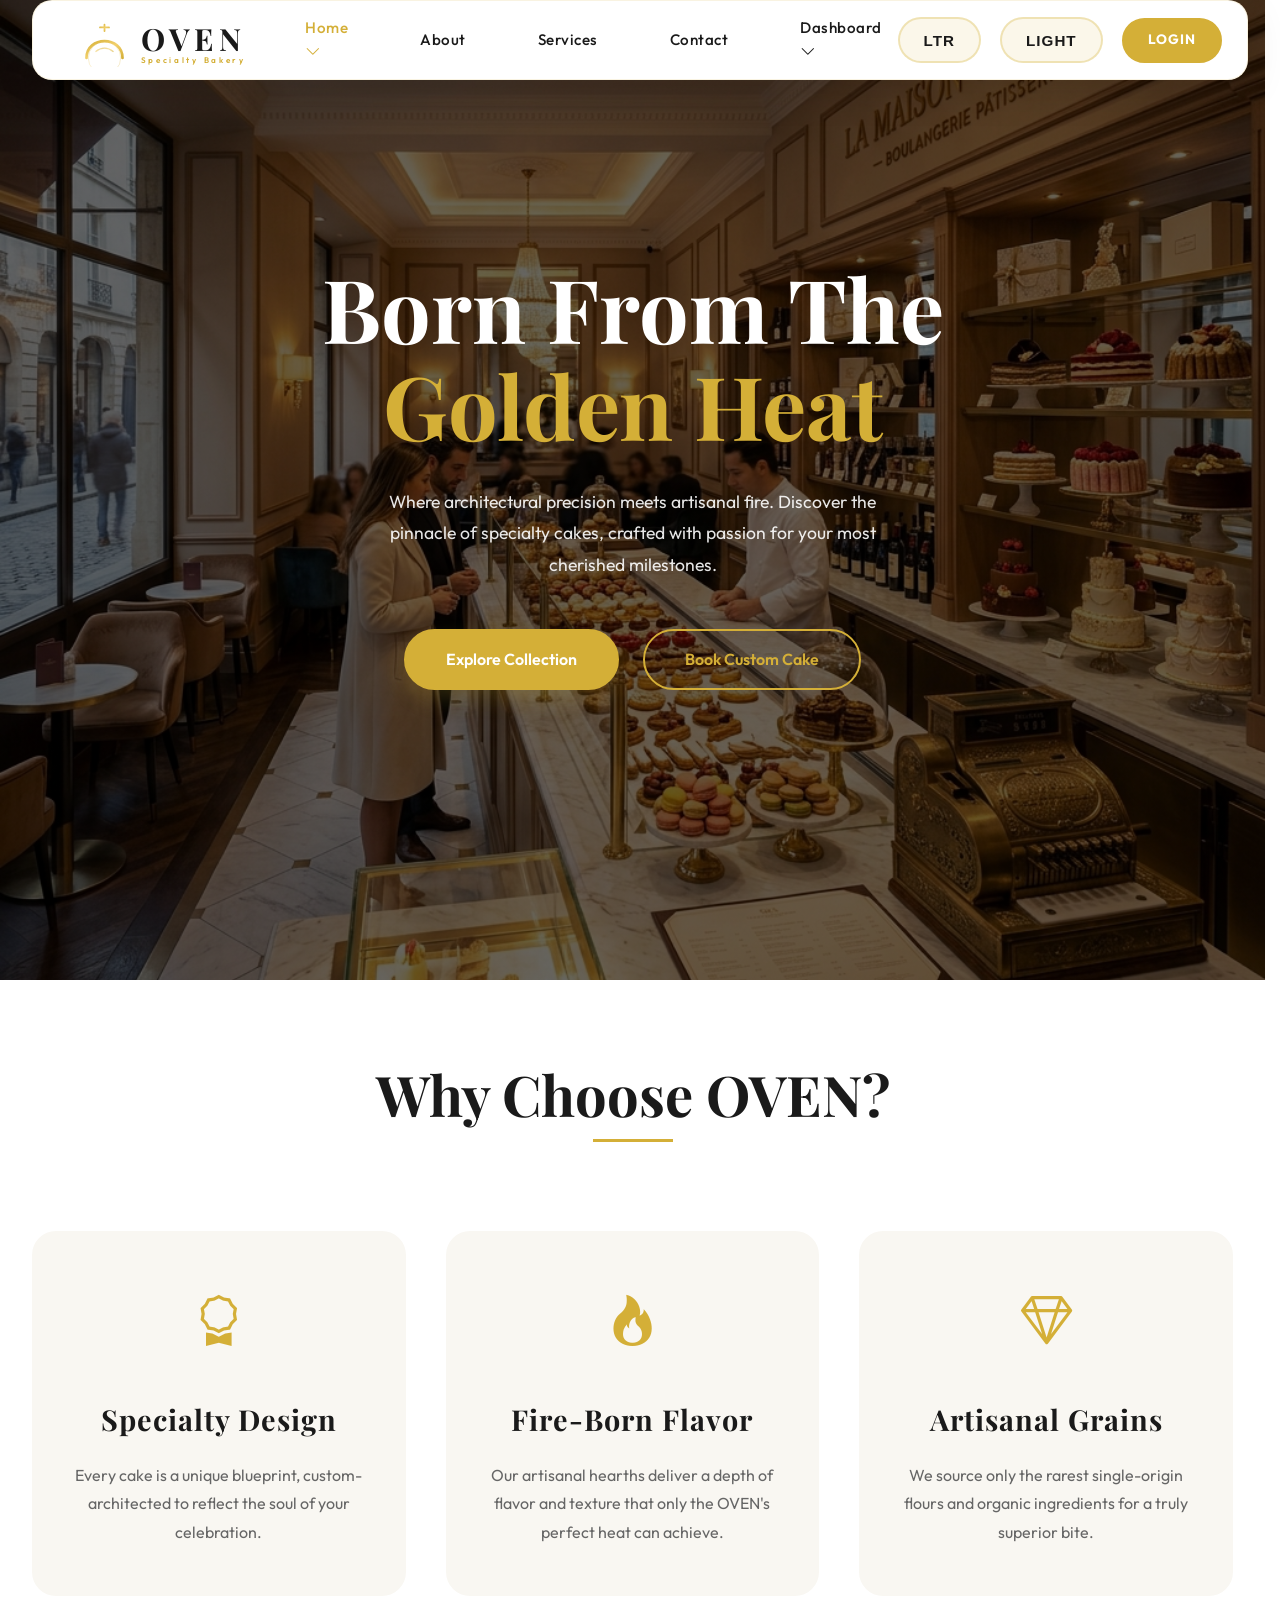
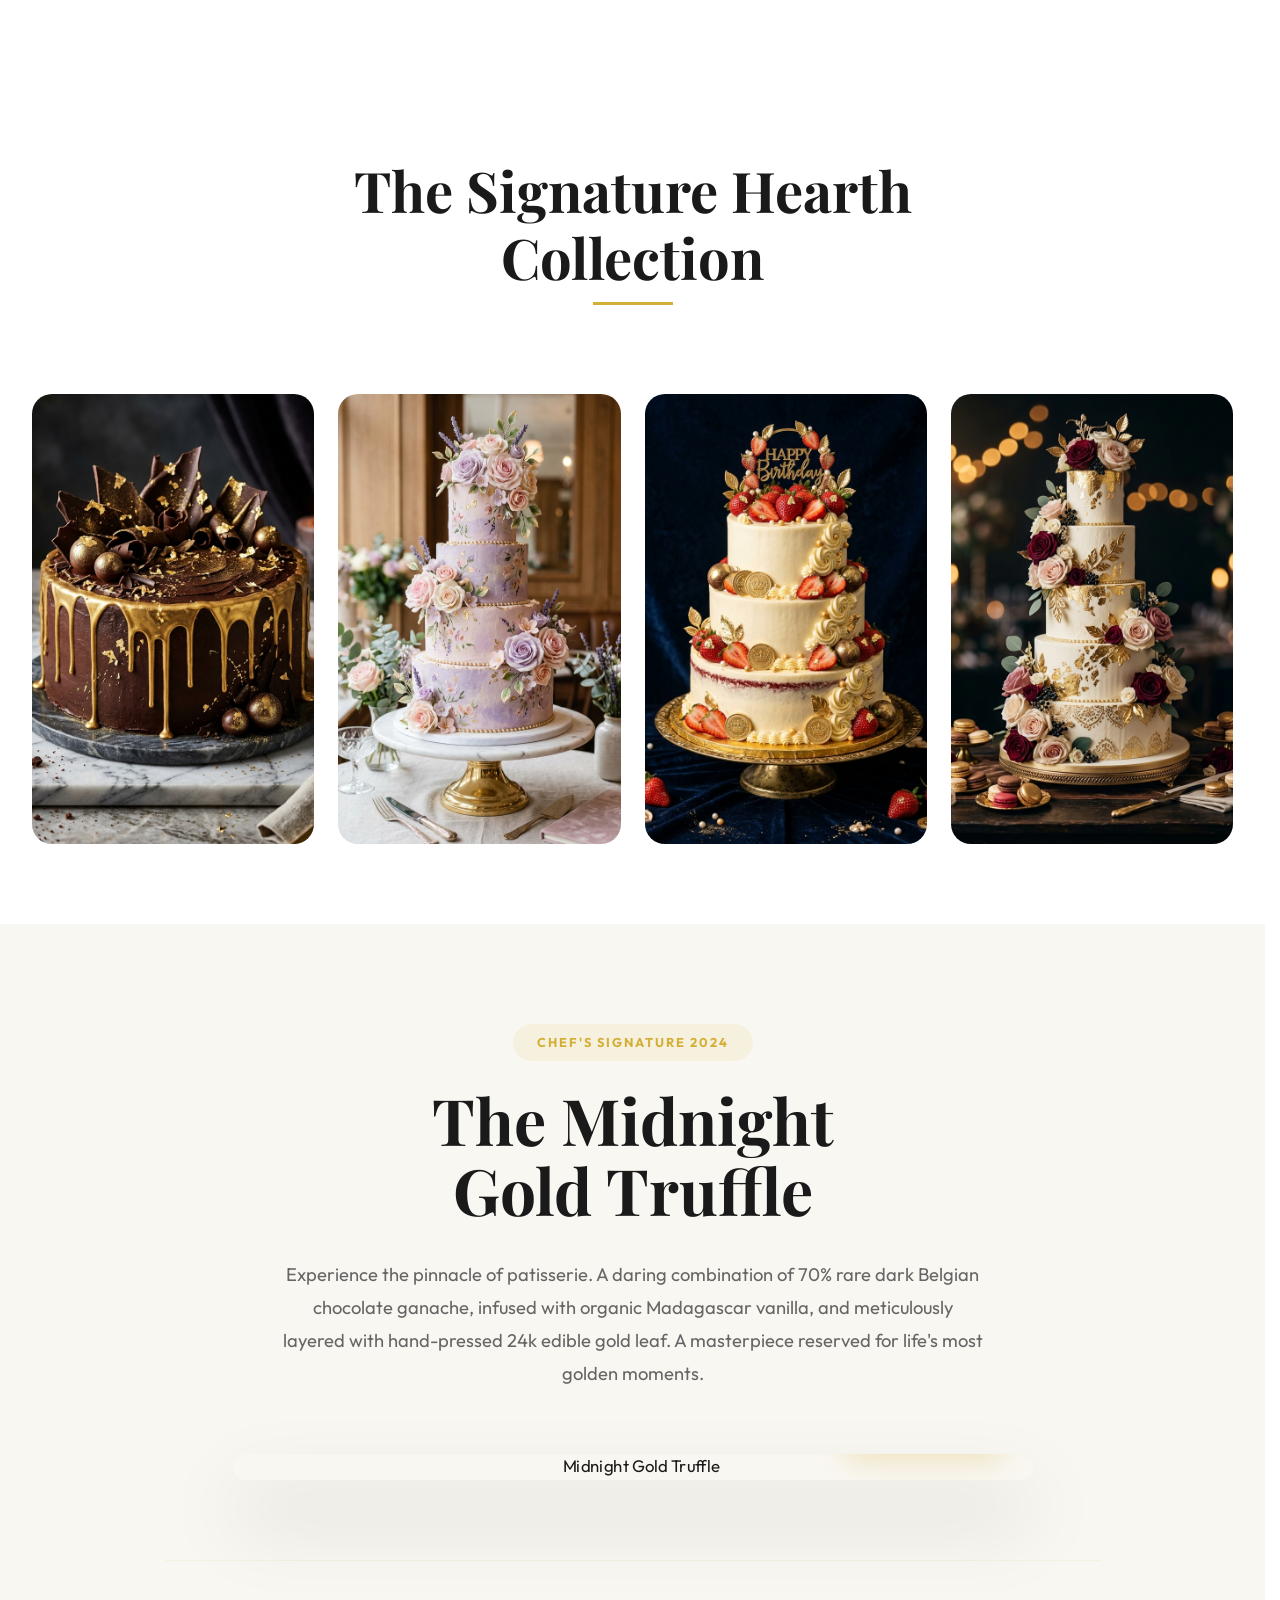
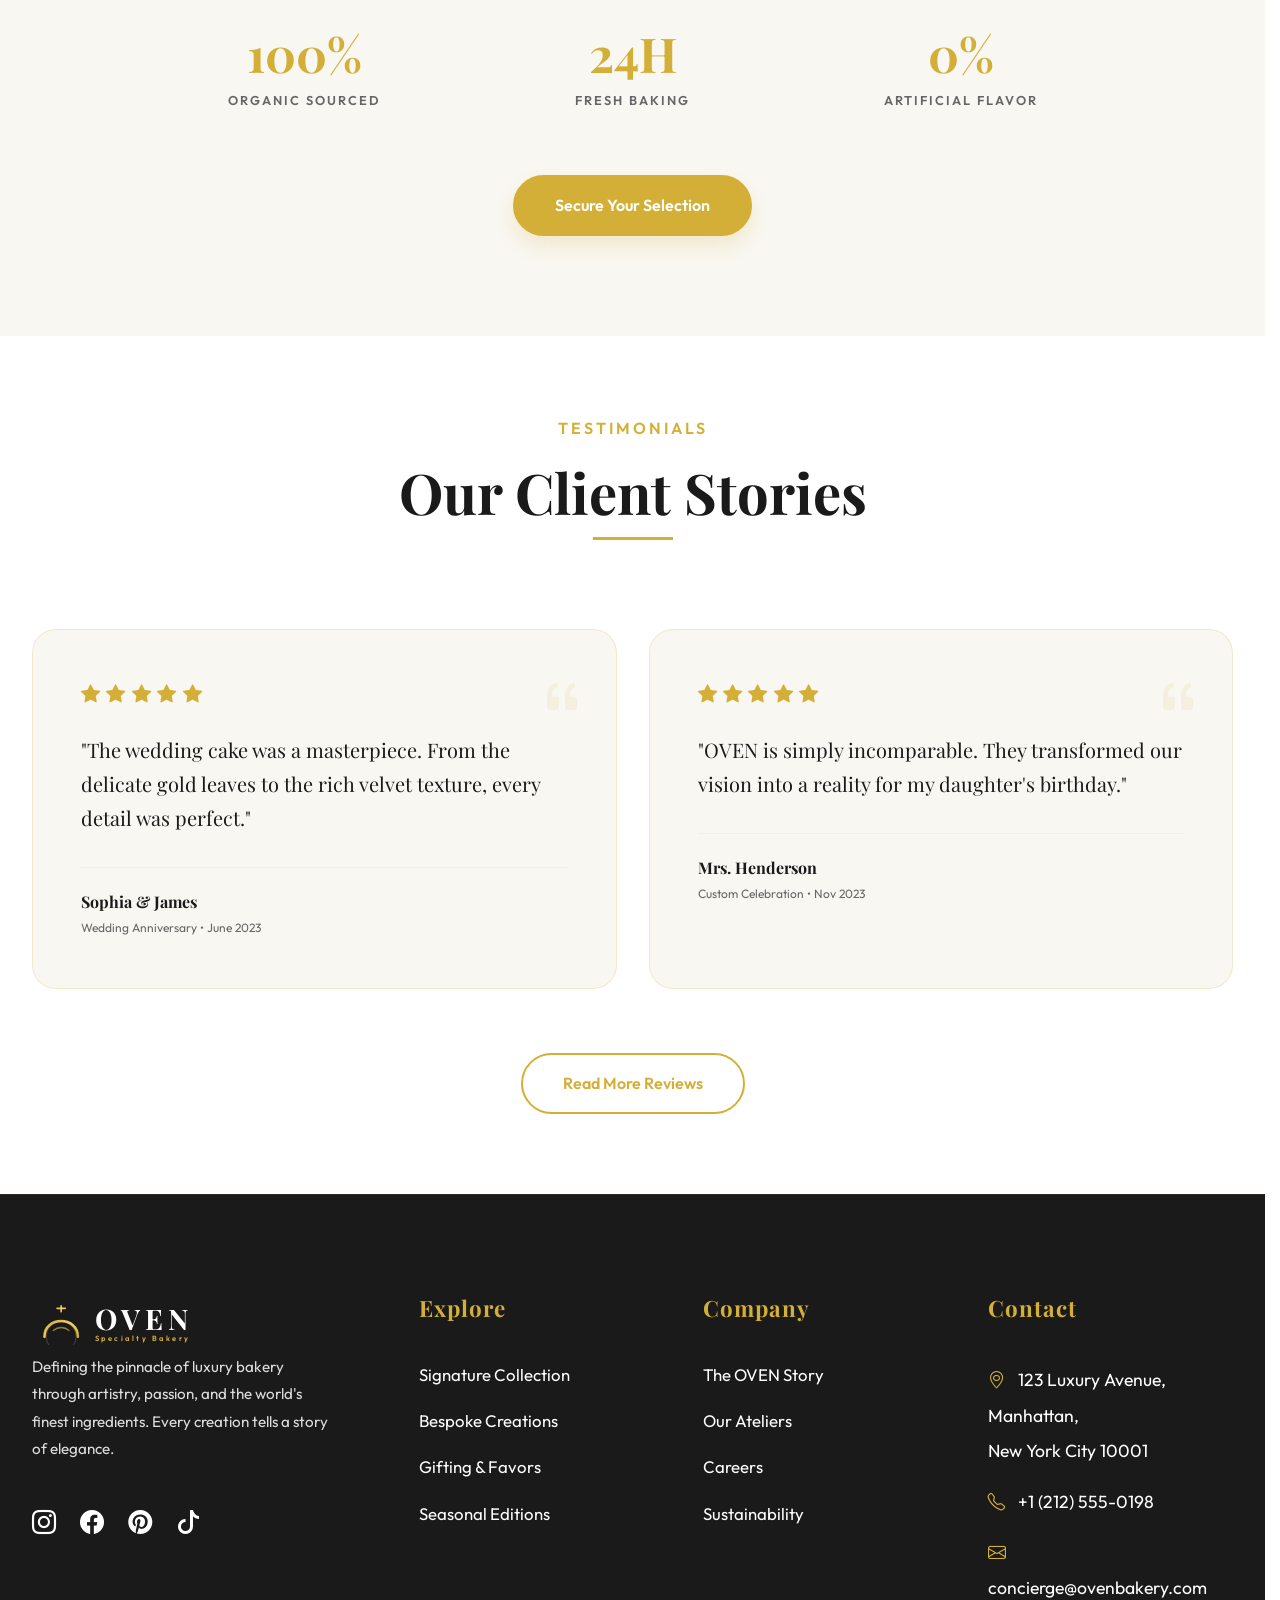
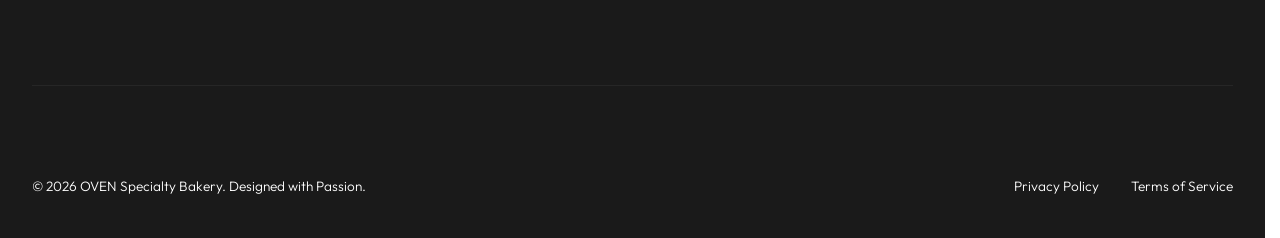
==== commit 671dcc86: "Update: Logo redesign, dashboard UI improvements, and style enhancements" ====
--- a/index.html
+++ b/index.html
@@ -26,7 +26,7 @@
         <div class="container nav-wrapper">
             <div class="logo">
                 <a href="index.html">
-                    <svg viewBox="0 0 220 60" xmlns="http://www.w3.org/2000/svg" class="oven-logo-svg">
+                    <svg viewBox="0 0 240 60" xmlns="http://www.w3.org/2000/svg" class="oven-logo-svg">
                         <defs>
                             <linearGradient id="premiumGold" x1="0%" y1="0%" x2="100%" y2="100%">
                                 <stop offset="0%" style="stop-color:#D4AF37;stop-opacity:1" />
@@ -34,10 +34,17 @@
                                 <stop offset="100%" style="stop-color:#D4AF37;stop-opacity:1" />
                             </linearGradient>
                         </defs>
-                        <path d="M15 45 C 15 20, 55 20, 55 45" stroke="url(#premiumGold)" stroke-width="2.5" fill="none" stroke-linecap="round"/>
-                        <path d="M27 45 L 43 45 M 35 37 L 35 53" stroke="url(#premiumGold)" stroke-width="1.5" fill="none" stroke-linecap="round"/>
-                        <circle cx="35" cy="45" r="14" stroke="url(#premiumGold)" stroke-width="1" fill="none" opacity="0.4"/>
-                        <text x="75" y="48" fill="var(--text)" font-family="'Playfair Display', serif" font-size="32" font-weight="700" letter-spacing="8">OVEN</text>
+                        <!-- Logomark: Stylized Bakery Item (Cloche/Cake) -->
+                        <g transform="translate(5, 5)">
+                            <path d="M10 45 C 10 20, 50 20, 50 45" stroke="url(#premiumGold)" stroke-width="3" fill="none" stroke-linecap="round"/>
+                            <path d="M15 45 L 45 45" stroke="url(#premiumGold)" stroke-width="2" fill="none" stroke-linecap="round"/>
+                            <path d="M30 15 L 30 8 M 25 11 L 35 11" stroke="url(#premiumGold)" stroke-width="2" fill="none" stroke-linecap="round"/>
+                            <circle cx="30" cy="45" r="18" stroke="url(#premiumGold)" stroke-width="1" fill="none" opacity="0.3"/>
+                            <path d="M20 38 Q 30 30, 40 38" stroke="url(#premiumGold)" stroke-width="1.5" fill="none" opacity="0.6"/>
+                        </g>
+                        <!-- Text -->
+                        <text x="75" y="42" fill="var(--text)" font-family="'Playfair Display', serif" font-size="34" font-weight="700" letter-spacing="6">OVEN</text>
+                        <text x="75" y="55" fill="var(--primary)" font-family="'Outfit', sans-serif" font-size="9" font-weight="600" letter-spacing="3" text-transform="uppercase">Specialty Bakery</text>
                     </svg>
                 </a>
             </div>
@@ -66,7 +73,7 @@
                 <button class="toggle-btn" id="dir-toggle" title="Toggle LTR/RTL">LTR</button>
                 <button class="toggle-btn" id="theme-toggle" title="Toggle Light/Dark Theme">LIGHT</button>
                 <a href="login.html" class="login-btn">LOGIN</a>
-                <div class="hamburger"><i class="bi bi-list"></i></div>
+                <div class="hamburger" id="hamburger-btn"><i class="bi bi-list"></i></div>
             </div>
         </div>
     </header>
@@ -152,31 +159,51 @@
         </section>
 
         <!-- 4. Chef's Special (Single Item Highlight) -->
-        <section id="chef-special" class="reveal" style="background-color: var(--surface);">
-            <div class="container grid-2col chef-special-grid" style="gap: 6rem;">
-                <div class="image-reveal">
-                    <div class="chef-special-img-container"
-                        style="position: relative; border-radius: 40px; overflow: hidden; box-shadow: 30px 30px 0 var(--primary); margin-bottom: 30px;">
-                        <img src="assets/images/cake1.png" alt="Chef Special"
-                            style="width:100%; display: block; transition: 0.5 transform;">
-                    </div>
-                </div>
-                <div class="content-reveal">
+        <section id="chef-special" class="reveal" style="background-color: var(--surface); padding: 100px 0;">
+            <div class="container" style="text-align: center; max-width: 1000px; margin: 0 auto;">
+                <!-- Section Header (Centered) -->
+                <div style="margin-bottom: 4rem;">
                     <div
                         style="display: inline-block; padding: 0.5rem 1.5rem; background: rgba(212, 175, 55, 0.1); color: var(--primary); border-radius: 50px; font-weight: 700; font-size: 0.8rem; letter-spacing: 2px; margin-bottom: 1.5rem;">
                         CHEF'S SIGNATURE 2024</div>
                     <h2 class="premium-font h1-heading" style="line-height: 1.1; margin-bottom: 2rem;">The
                         Midnight <br>Gold Truffle</h2>
-                    <p style="font-size: 1.1rem; line-height: 1.8; color: var(--text-muted); margin-bottom: 2.5rem;">
+                    <p style="font-size: 1.15rem; line-height: 1.8; color: var(--text-muted); max-width: 700px; margin: 0 auto 3rem;">
                         Experience the pinnacle of patisserie. A daring combination of 70% rare dark Belgian chocolate
                         ganache, infused with organic Madagascar vanilla, and meticulously layered with hand-pressed 24k
                         edible gold leaf. A masterpiece reserved for life's most golden moments.</p>
-                    <div style="display: flex; align-items: center; gap: 2rem; flex-wrap: wrap;">
-                        <a href="#" class="primary-btn">Pre-Order Now</a>
-                        <div style="display: flex; flex-direction: column;">
-                            <span style="font-weight: 700; font-size: 1.5rem; color: var(--primary);">$295.00</span>
-                            <span style="font-size: 0.8rem; color: var(--text-muted);">Limited Availability</span>
-                        </div>
+                </div>
+
+                <!-- Featured Image (Centered & High Clarity) -->
+                <div class="image-reveal" style="margin-bottom: 5rem;">
+                    <div class="chef-special-img-container"
+                        style="position: relative; border-radius: 40px; overflow: hidden; box-shadow: 0 40px 80px rgba(0,0,0,0.15); margin: 0 auto; max-width: 800px !important;">
+                        <img src="https://images.unsplash.com/photo-1606313564200-e75d5e30476c?q=80&w=2000&auto=format&fit=crop" alt="Midnight Gold Truffle"
+                            style="width:100%; display: block; transform: scale(1.05);">
+                        <div style="position: absolute; bottom: 30px; right: 30px; background: var(--primary); color: #000; padding: 1rem 2rem; border-radius: 12px; font-weight: 700; font-size: 1.5rem; box-shadow: 0 10px 30px rgba(212, 175, 55, 0.3);">
+                            $295.00
+                        </div>
+                    </div>
+                </div>
+
+                <!-- Second Section: Quality Stats (Moved from Section 6) -->
+                <div class="stats-reveal" style="padding-top: 4rem; border-top: 1px solid rgba(212, 175, 55, 0.1);">
+                    <div style="display: grid; grid-template-columns: repeat(3, 1fr); gap: 3rem;">
+                        <div style="text-align: center;">
+                            <h4 class="text-5xl" style="color: var(--primary); font-family: var(--font-heading); margin-bottom: 0.5rem;">100%</h4>
+                            <p style="color: var(--text-muted); font-weight: 600; text-transform: uppercase; letter-spacing: 2px; font-size: 0.8rem;">Organic Sourced</p>
+                        </div>
+                        <div style="text-align: center;">
+                            <h4 class="text-5xl" style="color: var(--primary); font-family: var(--font-heading); margin-bottom: 0.5rem;">24H</h4>
+                            <p style="color: var(--text-muted); font-weight: 600; text-transform: uppercase; letter-spacing: 2px; font-size: 0.8rem;">Fresh Baking</p>
+                        </div>
+                        <div style="text-align: center;">
+                            <h4 class="text-5xl" style="color: var(--primary); font-family: var(--font-heading); margin-bottom: 0.5rem;">0%</h4>
+                            <p style="color: var(--text-muted); font-weight: 600; text-transform: uppercase; letter-spacing: 2px; font-size: 0.8rem;">Artificial Flavor</p>
+                        </div>
+                    </div>
+                    <div style="margin-top: 4rem;">
+                        <a href="#" class="primary-btn">Secure Your Selection</a>
                     </div>
                 </div>
             </div>
@@ -248,23 +275,6 @@
             </div>
         </section>
 
-        <!-- 6. Our Quality / Ingredients -->
-        <section id="quality" class="reveal dark-highlight-section">
-            <div class="container grid-main" style="text-align: center;">
-                <div style="text-align: center;">
-                    <h4 class="text-7xl" style="color: var(--primary);">100%</h4>
-                    <p>Organic Sourced</p>
-                </div>
-                <div style="text-align: center;">
-                    <h4 class="text-7xl" style="color: var(--primary);">24H</h4>
-                    <p>Fresh Baking</p>
-                </div>
-                <div style="text-align: center;">
-                    <h4 class="text-7xl" style="color: var(--primary);">0%</h4>
-                    <p>Artificial Flavor</p>
-                </div>
-            </div>
-        </section>
     </main>
 
     <!-- Footer -->
@@ -275,7 +285,7 @@
                 <div class="footer-info">
                     <div class="footer-logo">
                         <a href="index.html">
-                            <svg viewBox="0 0 220 60" xmlns="http://www.w3.org/2000/svg" style="height: 40px; width: auto;">
+                            <svg viewBox="0 0 240 60" xmlns="http://www.w3.org/2000/svg" style="height: 50px; width: auto;">
                                 <defs>
                                     <linearGradient id="footerGold" x1="0%" y1="0%" x2="100%" y2="100%">
                                         <stop offset="0%" style="stop-color:#D4AF37;stop-opacity:1" />
@@ -283,10 +293,17 @@
                                         <stop offset="100%" style="stop-color:#D4AF37;stop-opacity:1" />
                                     </linearGradient>
                                 </defs>
-                                <path d="M15 45 C 15 20, 55 20, 55 45" stroke="url(#footerGold)" stroke-width="2.5" fill="none" stroke-linecap="round"/>
-                                <path d="M27 45 L 43 45 M 35 37 L 35 53" stroke="url(#footerGold)" stroke-width="1.5" fill="none" stroke-linecap="round"/>
-                                <circle cx="35" cy="45" r="14" stroke="url(#footerGold)" stroke-width="1" fill="none" opacity="0.4"/>
-                                <text x="75" y="48" fill="#FFFFFF" font-family="'Playfair Display', serif" font-size="32" font-weight="700" letter-spacing="8">OVEN</text>
+                                <!-- Logomark: Stylized Bakery Item (Cloche/Cake) -->
+                                <g transform="translate(5, 5)">
+                                    <path d="M10 45 C 10 20, 50 20, 50 45" stroke="url(#footerGold)" stroke-width="3" fill="none" stroke-linecap="round"/>
+                                    <path d="M15 45 L 45 45" stroke="url(#footerGold)" stroke-width="2" fill="none" stroke-linecap="round"/>
+                                    <path d="M30 15 L 30 8 M 25 11 L 35 11" stroke="url(#footerGold)" stroke-width="2" fill="none" stroke-linecap="round"/>
+                                    <circle cx="30" cy="45" r="18" stroke="url(#footerGold)" stroke-width="1" fill="none" opacity="0.3"/>
+                                    <path d="M20 38 Q 30 30, 40 38" stroke="url(#footerGold)" stroke-width="1.5" fill="none" opacity="0.6"/>
+                                </g>
+                                <!-- Text -->
+                                <text x="75" y="42" fill="#FFFFFF" font-family="'Playfair Display', serif" font-size="34" font-weight="700" letter-spacing="6">OVEN</text>
+                                <text x="75" y="55" fill="var(--primary)" font-family="'Outfit', sans-serif" font-size="9" font-weight="600" letter-spacing="3" text-transform="uppercase">Specialty Bakery</text>
                             </svg>
                         </a>
                     </div>
--- a/style.css
+++ b/style.css
@@ -58,8 +58,8 @@
 }
 
 [data-theme="dark"] {
-    --background: #121212;
-    --surface: #1E1E1E;
+    --background: #000000;
+    --surface: #1A1A1A;
     --text: #F5F5F5;
     --text-muted: #AAAAAA;
 }
@@ -274,12 +274,45 @@
     list-style: none;
 }
 
+/* Utility Classes */
 .container {
     max-width: 1400px;
     margin: 0 auto;
     padding: 0 2rem;
     width: 100%;
     box-sizing: border-box;
+}
+
+.grid-2col {
+    display: grid;
+    grid-template-columns: 1fr 1fr;
+    gap: 4rem;
+}
+
+.grid-3col {
+    display: grid;
+    grid-template-columns: repeat(3, 1fr);
+    gap: 3rem;
+}
+
+.section-title {
+    text-align: center;
+    margin-bottom: 60px;
+}
+
+.h1-heading {
+    font-size: clamp(2.5rem, 5vw, 4rem);
+    line-height: 1.1;
+    font-family: var(--font-heading);
+}
+
+.premium-font {
+    font-family: var(--font-heading);
+}
+
+.text-hero {
+    font-size: clamp(3rem, 8vw, 5.5rem);
+    line-height: 1;
 }
 
 /* Header & Nav */
@@ -353,7 +386,7 @@
 }
 
 .oven-logo-svg {
-    height: 48px;
+    height: 54px; /* Slightly larger for better detail */
     width: auto;
     display: block;
 }
@@ -466,48 +499,48 @@
 }
 
 .icon-btn {
-    background: none;
-    border: none;
     cursor: pointer;
     font-size: 1.1rem;
     color: var(--text);
     display: flex;
     align-items: center;
     justify-content: center;
-    width: 42px;
-    height: 42px;
-    border-radius: 50%;
-    background: var(--surface);
+    width: 45px;
+    height: 45px;
+    border-radius: 50px;
+    background: rgba(212, 175, 55, 0.1);
+    border: 1px solid rgba(212, 175, 55, 0.3);
     transition: var(--transition);
 }
 
 .icon-btn:hover {
-    transform: rotate(15deg);
+    transform: translateY(-2px);
     background: var(--primary);
-    color: var(--white);
+    color: #000;
+    border-color: var(--primary);
 }
 
 .login-btn {
     background: var(--primary);
     color: var(--white);
-    padding: 0.8rem 2rem;
-    /* Standardized (Point 9) */
-    border-radius: 50px;
-    font-weight: 600;
+    padding: 0 1.5rem;
+    height: 45px; /* Consistent height */
+    border-radius: 50px; /* Standardized radius */
+    font-weight: 700;
     border: 2px solid var(--primary);
-    font-size: 0.9rem;
+    font-size: 0.85rem;
     letter-spacing: 1px;
     display: flex;
     align-items: center;
     justify-content: center;
     transition: var(--transition);
+    white-space: nowrap;
 }
 
 .login-btn:hover {
     background: transparent;
     color: var(--primary);
-    transform: translateY(-3px);
-    /* Hover effect (Point 10) */
+    transform: translateY(-2px);
     box-shadow: 0 10px 20px rgba(212, 175, 55, 0.2);
 }
 
@@ -518,7 +551,7 @@
     height: 45px;
     background: rgba(212, 175, 55, 0.1);
     border: 1.5px solid var(--primary);
-    border-radius: 12px;
+    border-radius: 50px;
     justify-content: center;
     align-items: center;
     transition: var(--transition);
@@ -529,29 +562,7 @@
     color: var(--text);
 }
 
-.nav-right .toggle-btn {
-    background: rgba(212, 175, 55, 0.1);
-    border: 1px solid rgba(212, 175, 55, 0.3);
-    color: var(--text);
-    padding: 0.6rem 1.2rem;
-    border-radius: 8px;
-    font-weight: 600;
-    font-size: 0.8rem;
-    cursor: pointer;
-    transition: var(--transition);
-    display: flex;
-    align-items: center;
-    justify-content: center;
-    letter-spacing: 0.5px;
-    text-transform: uppercase;
-}
-
-.nav-right .toggle-btn:hover {
-    background: var(--primary);
-    color: #000;
-    border-color: var(--primary);
-    transform: translateY(-2px);
-}
+
 
 .hamburger:hover {
     background: var(--primary);
@@ -1076,7 +1087,7 @@
     color: var(--text);
     width: 50px;
     height: 50px;
-    border-radius: 12px;
+    border-radius: 50px;
     display: flex;
     align-items: center;
     justify-content: center;
@@ -1094,7 +1105,7 @@
     border: 2px solid rgba(212, 175, 55, 0.3);
     color: var(--text);
     padding: 0.8rem 1.5rem;
-    border-radius: 12px;
+    border-radius: 50px;
     font-weight: 600;
     font-size: 0.95rem;
     cursor: pointer;
@@ -1114,6 +1125,7 @@
 
 .mobile-secondary-btns .login-btn {
     width: 100%;
+    max-width: 320px;
     background: var(--primary) !important;
     color: #000 !important;
     padding: 1.5rem !important;
@@ -1339,10 +1351,88 @@
     }
 }
 
+    /* Bento Grid */
+    .bento-grid {
+        display: grid;
+        grid-template-columns: repeat(4, 1fr);
+        grid-template-rows: repeat(2, 400px);
+        gap: 1.5rem;
+    }
+
+    .bento-item {
+        position: relative;
+        border-radius: 30px;
+        overflow: hidden;
+        background: var(--surface);
+    }
+
+    .bento-item img {
+        width: 100%;
+        height: 100%;
+        object-fit: cover;
+        transition: transform 0.6s cubic-bezier(0.4, 0, 0.2, 1);
+    }
+
+    .bento-item:hover img {
+        transform: scale(1.1);
+    }
+
+    .bento-large {
+        grid-column: span 2;
+        grid-row: span 2;
+    }
+
+    .bento-tall {
+        grid-row: span 2;
+    }
+
+    .bento-overlay {
+        position: absolute;
+        bottom: 0;
+        left: 0;
+        width: 100%;
+        padding: 2.5rem;
+        background: linear-gradient(transparent, rgba(0,0,0,0.8));
+        color: white;
+        transform: translateY(20px);
+        opacity: 0;
+        transition: var(--transition);
+    }
+
+    .bento-item:hover .bento-overlay {
+        transform: translateY(0);
+        opacity: 1;
+    }
+
+    .bento-overlay h3 {
+        font-family: var(--font-heading);
+        font-size: 1.8rem;
+        margin-bottom: 0.5rem;
+        color: var(--primary);
+    }
+
+    .bento-overlay p {
+        font-size: 0.9rem;
+        opacity: 0.8;
+    }
+
+@media (max-width: 1100px) {
+    .bento-grid {
+        grid-template-columns: 1fr 1fr;
+        grid-template-rows: auto;
+    }
+    .bento-large { grid-column: span 2; }
+}
+
 @media (max-width: 768px) {
     section {
         padding: 60px 0 !important;
     }
+
+    .bento-grid {
+        grid-template-columns: 1fr;
+    }
+    .bento-large, .bento-tall { grid-column: span 1; grid-row: span 1; }
 
     /* Hero Split Stacking (Home 2) */
     .hero-split {
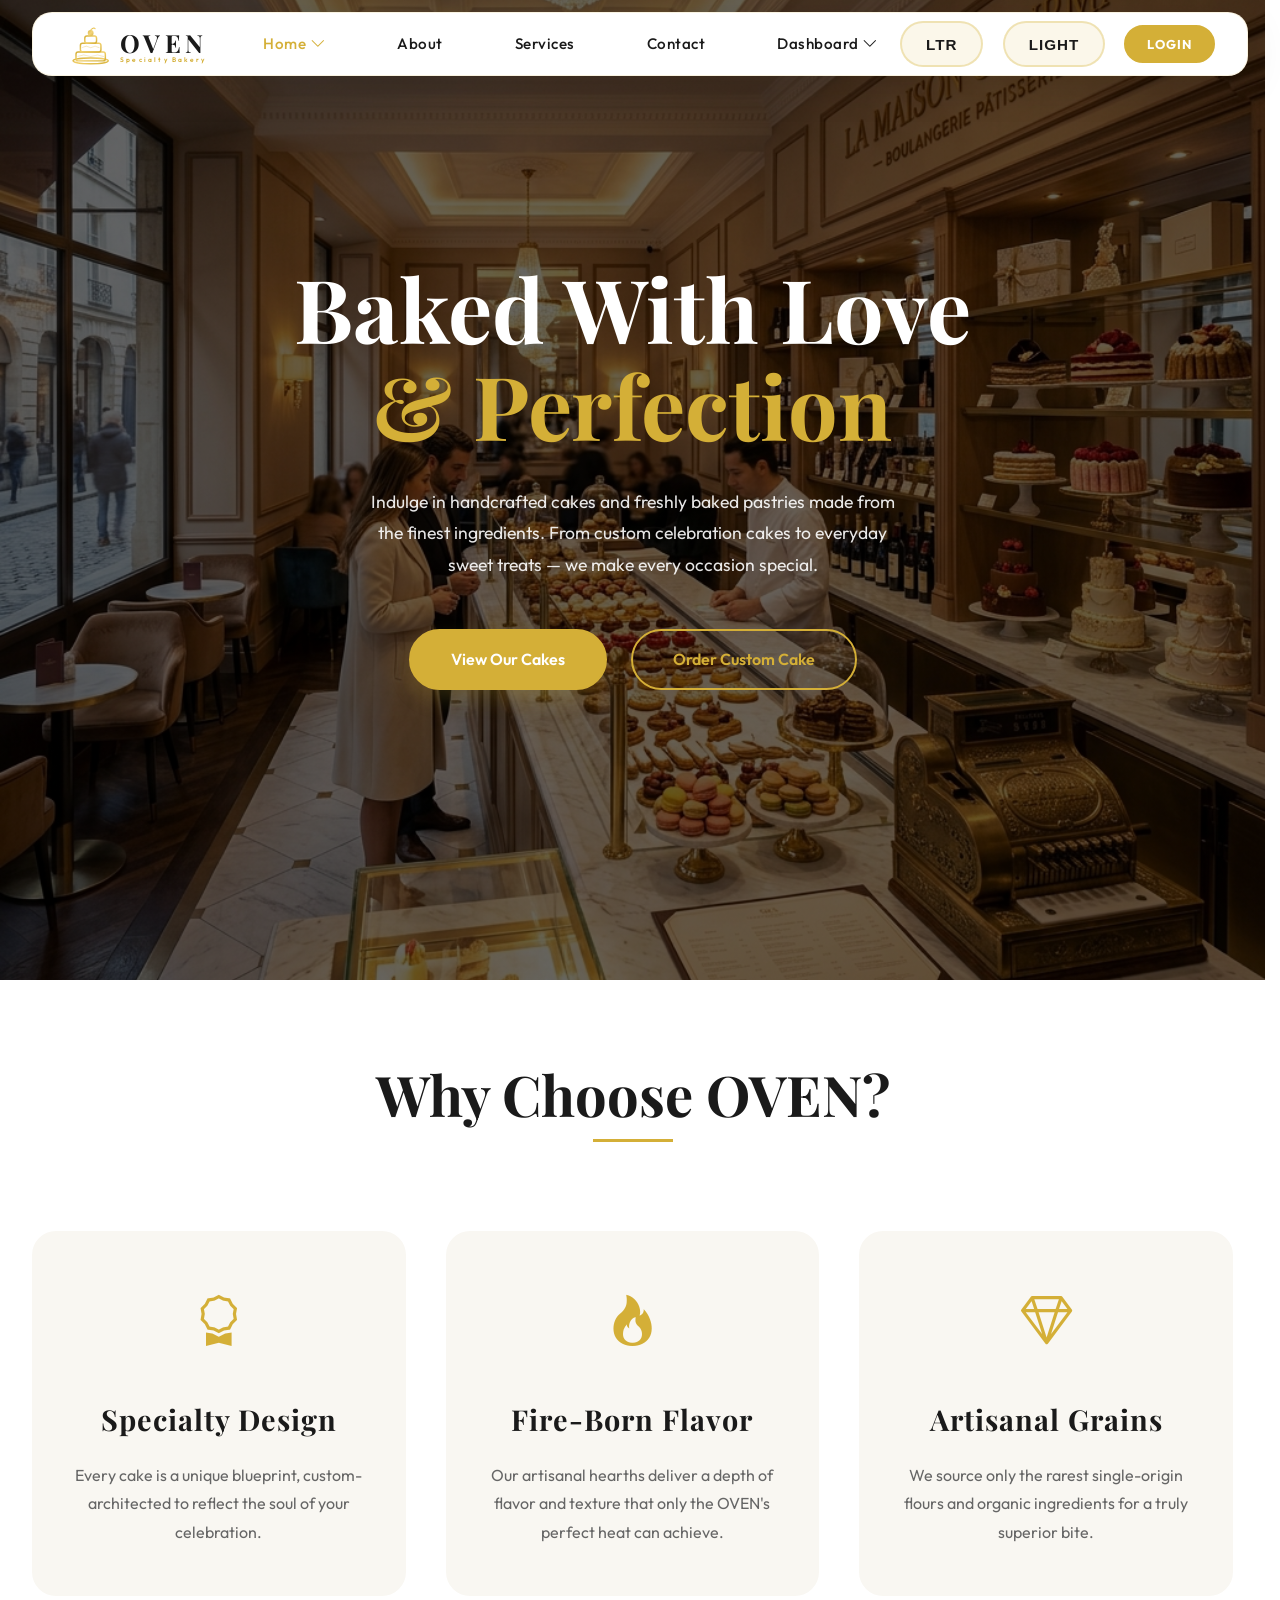
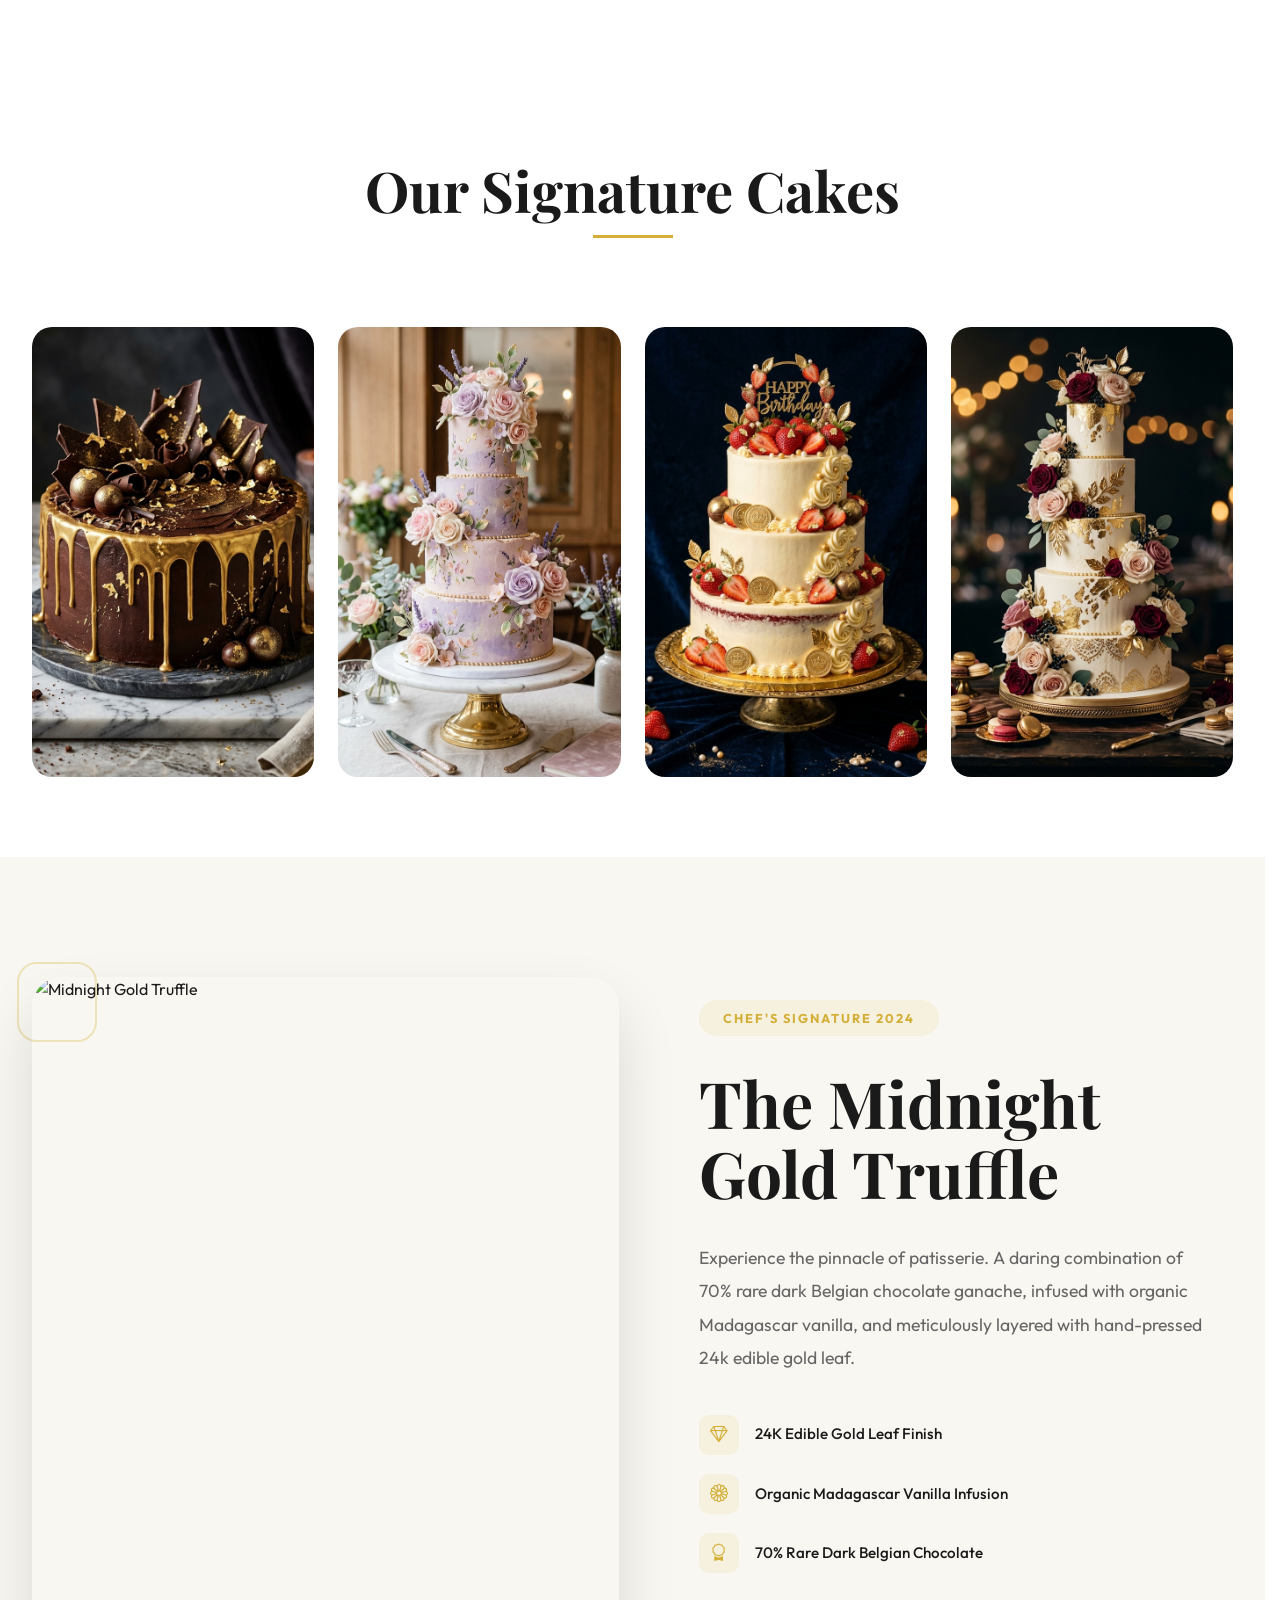
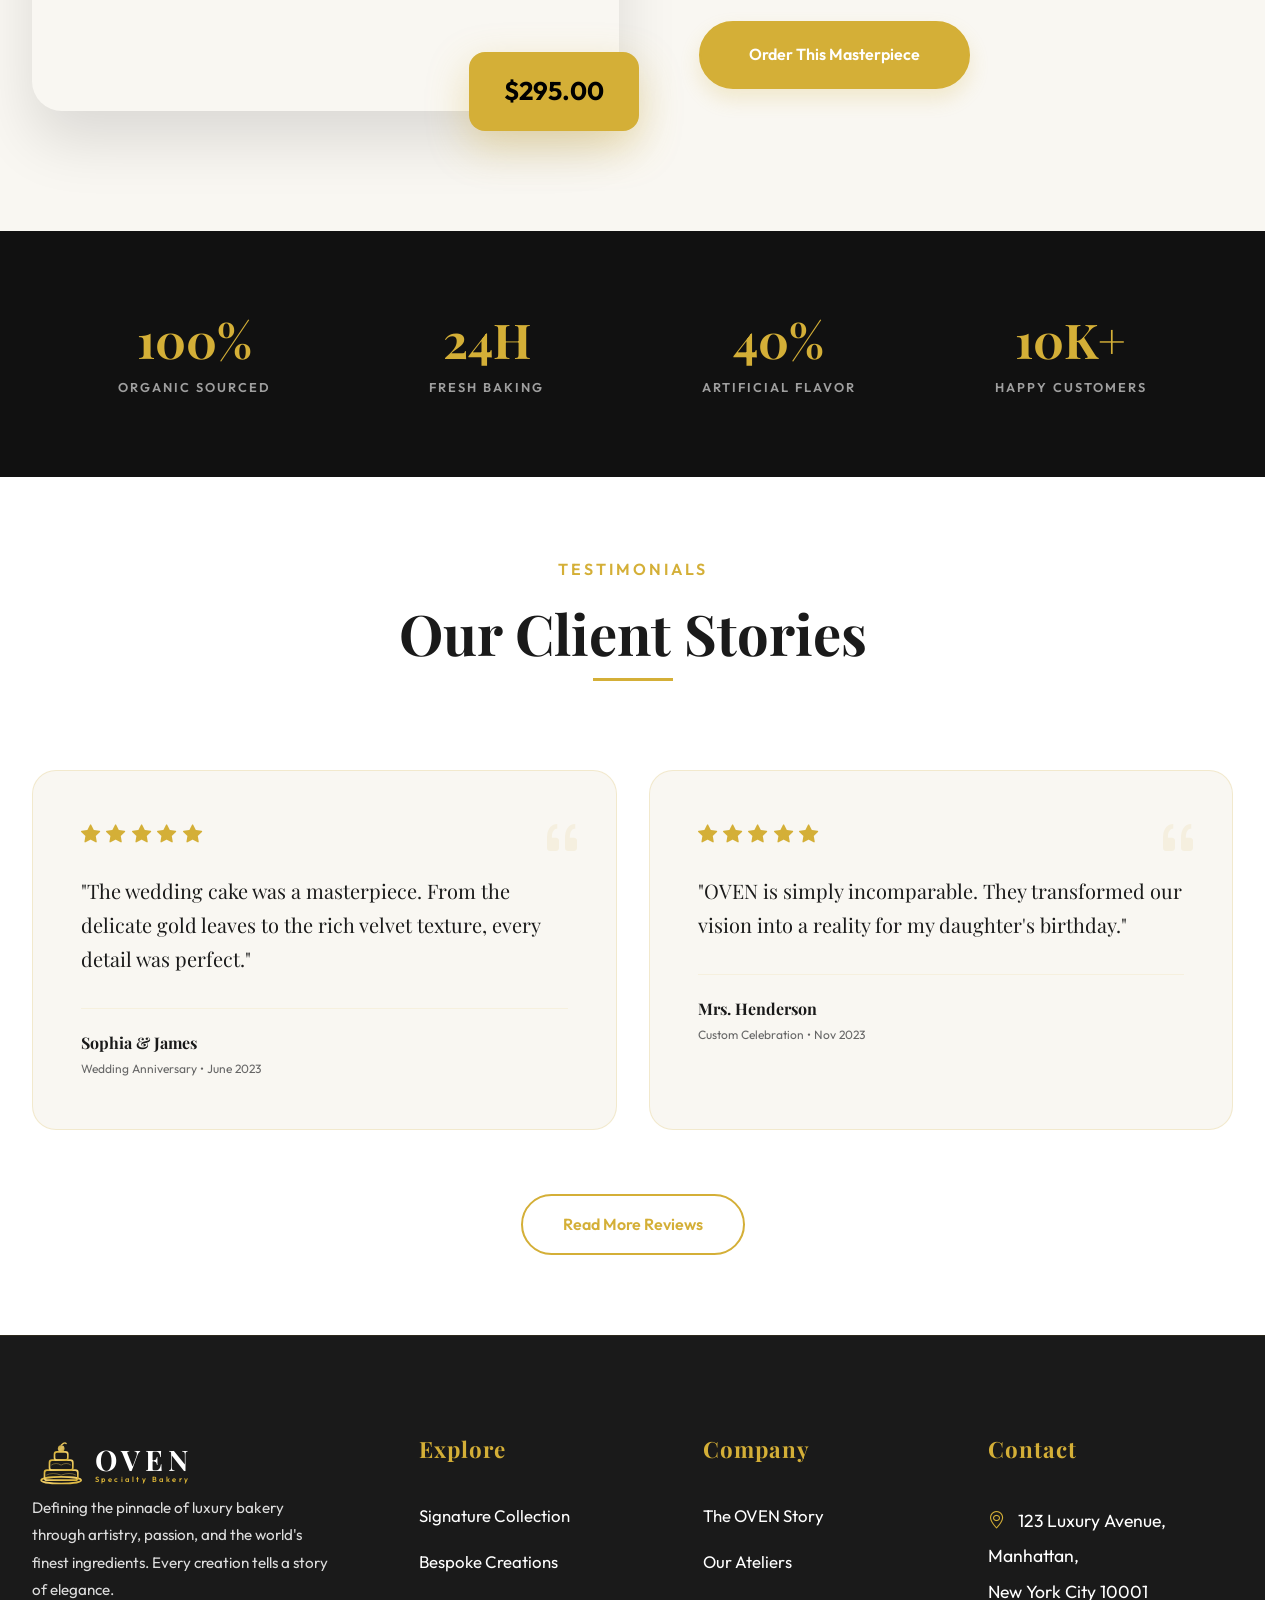
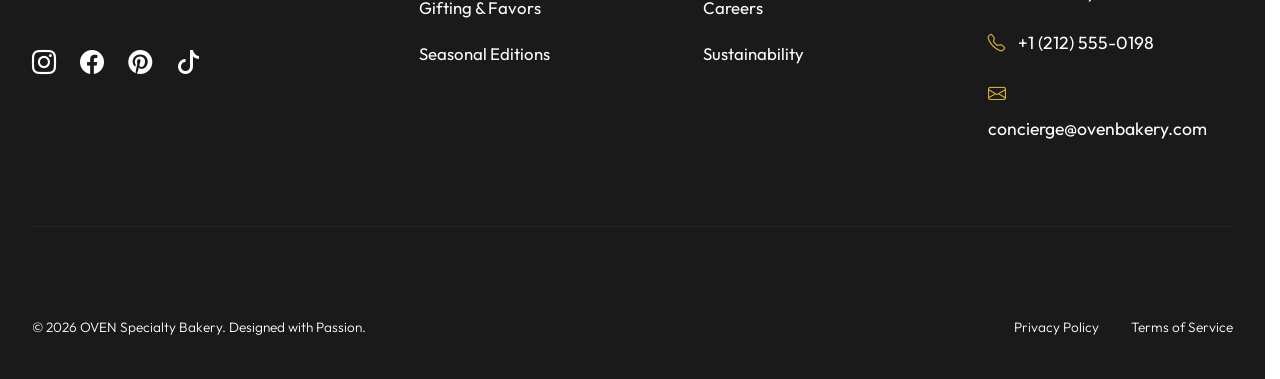
==== commit d9de7adb: "Update website pages" ====
--- a/index.html
+++ b/index.html
@@ -34,13 +34,21 @@
                                 <stop offset="100%" style="stop-color:#D4AF37;stop-opacity:1" />
                             </linearGradient>
                         </defs>
-                        <!-- Logomark: Stylized Bakery Item (Cloche/Cake) -->
-                        <g transform="translate(5, 5)">
-                            <path d="M10 45 C 10 20, 50 20, 50 45" stroke="url(#premiumGold)" stroke-width="3" fill="none" stroke-linecap="round"/>
-                            <path d="M15 45 L 45 45" stroke="url(#premiumGold)" stroke-width="2" fill="none" stroke-linecap="round"/>
-                            <path d="M30 15 L 30 8 M 25 11 L 35 11" stroke="url(#premiumGold)" stroke-width="2" fill="none" stroke-linecap="round"/>
-                            <circle cx="30" cy="45" r="18" stroke="url(#premiumGold)" stroke-width="1" fill="none" opacity="0.3"/>
-                            <path d="M20 38 Q 30 30, 40 38" stroke="url(#premiumGold)" stroke-width="1.5" fill="none" opacity="0.6"/>
+                        <!-- Logomark: 3-Tier Cake -->
+                        <g transform="translate(5, 3)">
+                            <!-- Base plate -->
+                            <ellipse cx="30" cy="50" rx="24" ry="4" fill="none" stroke="url(#premiumGold)" stroke-width="2"/>
+                            <!-- Bottom tier -->
+                            <rect x="10" y="38" width="40" height="12" rx="3" fill="none" stroke="url(#premiumGold)" stroke-width="2"/>
+                            <path d="M12 44 Q 20 40, 30 44 Q 40 40, 48 44" stroke="url(#premiumGold)" stroke-width="1" fill="none" opacity="0.5"/>
+                            <!-- Middle tier -->
+                            <rect x="16" y="26" width="28" height="12" rx="3" fill="none" stroke="url(#premiumGold)" stroke-width="2"/>
+                            <path d="M18 32 Q 24 28, 30 32 Q 36 28, 42 32" stroke="url(#premiumGold)" stroke-width="1" fill="none" opacity="0.5"/>
+                            <!-- Top tier -->
+                            <rect x="22" y="16" width="16" height="10" rx="3" fill="none" stroke="url(#premiumGold)" stroke-width="2"/>
+                            <!-- Cherry on top -->
+                            <circle cx="30" cy="12" r="4" fill="url(#premiumGold)" opacity="0.9"/>
+                            <path d="M30 8 Q 34 4, 36 6" stroke="url(#premiumGold)" stroke-width="1.5" fill="none" stroke-linecap="round"/>
                         </g>
                         <!-- Text -->
                         <text x="75" y="42" fill="var(--text)" font-family="'Playfair Display', serif" font-size="34" font-weight="700" letter-spacing="6">OVEN</text>
@@ -84,11 +92,11 @@
         <section id="hero" class="hero" style="background: linear-gradient(rgba(0,0,0,0.6), rgba(0,0,0,0.6)), url('assets/images/bakery-interior.png') center/cover no-repeat;">
             <div class="container hero-wrapper" style="display: flex; flex-direction: column; align-items: center; justify-content: center; text-align: center; min-height: 80vh; padding-top: 5rem;">
                 <div class="hero-content reveal" style="max-width: 900px; margin: 0 auto;">
-                    <h1 class="text-hero font-heading font-bold leading-tight" style="margin-bottom: 2rem; color: white;">Born From The <br><span>Golden Heat</span></h1>
-                    <p class="text-xl leading-relaxed" style="margin: 0 auto 3rem; color: rgba(255,255,255,0.9);">Where architectural precision meets artisanal fire. Discover the pinnacle of specialty cakes, crafted with passion for your most cherished milestones.</p>
+                    <h1 class="text-hero font-heading font-bold leading-tight" style="margin-bottom: 2rem; color: white;">Baked With Love <br><span>& Perfection</span></h1>
+                    <p class="text-xl leading-relaxed" style="margin: 0 auto 3rem; color: rgba(255,255,255,0.9);">Indulge in handcrafted cakes and freshly baked pastries made from the finest ingredients. From custom celebration cakes to everyday sweet treats — we make every occasion special.</p>
                     <div class="hero-btns" style="justify-content: center;">
-                        <a href="#collection" class="primary-btn">Explore Collection</a>
-                        <a href="#" class="secondary-btn">Book Custom Cake</a>
+                        <a href="#collection" class="primary-btn">View Our Cakes</a>
+                        <a href="#" class="secondary-btn">Order Custom Cake</a>
                     </div>
                 </div>
             </div>
@@ -122,7 +130,7 @@
         <!-- 3. Signature Collection -->
         <section id="collection" class="reveal">
             <div class="container section-title">
-                <h2>The Signature Hearth Collection</h2>
+                <h2>Our Signature Cakes</h2>
                 <div class="divider"></div>
             </div>
             <div class="container cake-gallery">
@@ -159,51 +167,78 @@
         </section>
 
         <!-- 4. Chef's Special (Single Item Highlight) -->
-        <section id="chef-special" class="reveal" style="background-color: var(--surface); padding: 100px 0;">
-            <div class="container" style="text-align: center; max-width: 1000px; margin: 0 auto;">
-                <!-- Section Header (Centered) -->
-                <div style="margin-bottom: 4rem;">
-                    <div
-                        style="display: inline-block; padding: 0.5rem 1.5rem; background: rgba(212, 175, 55, 0.1); color: var(--primary); border-radius: 50px; font-weight: 700; font-size: 0.8rem; letter-spacing: 2px; margin-bottom: 1.5rem;">
+        <section id="chef-special" class="reveal" style="background-color: var(--surface); padding: 120px 0;">
+            <div class="container" style="display: grid; grid-template-columns: 1.1fr 1fr; gap: 5rem; align-items: center; max-width: 1400px; margin: 0 auto;">
+                <!-- Left: Featured Image -->
+                <div class="image-reveal" style="position: relative;">
+                    <div style="position: relative; border-radius: 30px; overflow: hidden; box-shadow: 0 30px 60px rgba(0,0,0,0.12);">
+                        <img src="https://images.unsplash.com/photo-1606313564200-e75d5e30476c?q=80&w=2000&auto=format&fit=crop" alt="Midnight Gold Truffle"
+                            style="width: 100%; aspect-ratio: 4/5; object-fit: cover; display: block;">
+                    </div>
+                    <!-- Price Tag -->
+                    <div style="position: absolute; bottom: -20px; right: -20px; background: var(--primary); color: #000; padding: 1.2rem 2.2rem; border-radius: 16px; font-weight: 700; font-size: 1.6rem; box-shadow: 0 15px 40px rgba(212, 175, 55, 0.35); z-index: 2;">
+                        $295.00
+                    </div>
+                    <!-- Decorative accent -->
+                    <div style="position: absolute; top: -15px; left: -15px; width: 80px; height: 80px; border: 2px solid var(--primary); border-radius: 20px; opacity: 0.3; z-index: -1;"></div>
+                </div>
+
+                <!-- Right: Content -->
+                <div>
+                    <div style="display: inline-block; padding: 0.5rem 1.5rem; background: rgba(212, 175, 55, 0.1); color: var(--primary); border-radius: 50px; font-weight: 700; font-size: 0.8rem; letter-spacing: 2px; margin-bottom: 2rem;">
                         CHEF'S SIGNATURE 2024</div>
-                    <h2 class="premium-font h1-heading" style="line-height: 1.1; margin-bottom: 2rem;">The
-                        Midnight <br>Gold Truffle</h2>
-                    <p style="font-size: 1.15rem; line-height: 1.8; color: var(--text-muted); max-width: 700px; margin: 0 auto 3rem;">
+                    <h2 class="premium-font" style="font-size: clamp(2.5rem, 5vw, 4rem); line-height: 1.1; margin-bottom: 2rem; font-weight: 700;">The Midnight <br>Gold Truffle</h2>
+                    <p style="font-size: 1.1rem; line-height: 1.9; color: var(--text-muted); margin-bottom: 2.5rem; max-width: 520px;">
                         Experience the pinnacle of patisserie. A daring combination of 70% rare dark Belgian chocolate
                         ganache, infused with organic Madagascar vanilla, and meticulously layered with hand-pressed 24k
-                        edible gold leaf. A masterpiece reserved for life's most golden moments.</p>
-                </div>
-
-                <!-- Featured Image (Centered & High Clarity) -->
-                <div class="image-reveal" style="margin-bottom: 5rem;">
-                    <div class="chef-special-img-container"
-                        style="position: relative; border-radius: 40px; overflow: hidden; box-shadow: 0 40px 80px rgba(0,0,0,0.15); margin: 0 auto; max-width: 800px !important;">
-                        <img src="https://images.unsplash.com/photo-1606313564200-e75d5e30476c?q=80&w=2000&auto=format&fit=crop" alt="Midnight Gold Truffle"
-                            style="width:100%; display: block; transform: scale(1.05);">
-                        <div style="position: absolute; bottom: 30px; right: 30px; background: var(--primary); color: #000; padding: 1rem 2rem; border-radius: 12px; font-weight: 700; font-size: 1.5rem; box-shadow: 0 10px 30px rgba(212, 175, 55, 0.3);">
-                            $295.00
-                        </div>
-                    </div>
-                </div>
-
-                <!-- Second Section: Quality Stats (Moved from Section 6) -->
-                <div class="stats-reveal" style="padding-top: 4rem; border-top: 1px solid rgba(212, 175, 55, 0.1);">
-                    <div style="display: grid; grid-template-columns: repeat(3, 1fr); gap: 3rem;">
-                        <div style="text-align: center;">
-                            <h4 class="text-5xl" style="color: var(--primary); font-family: var(--font-heading); margin-bottom: 0.5rem;">100%</h4>
-                            <p style="color: var(--text-muted); font-weight: 600; text-transform: uppercase; letter-spacing: 2px; font-size: 0.8rem;">Organic Sourced</p>
-                        </div>
-                        <div style="text-align: center;">
-                            <h4 class="text-5xl" style="color: var(--primary); font-family: var(--font-heading); margin-bottom: 0.5rem;">24H</h4>
-                            <p style="color: var(--text-muted); font-weight: 600; text-transform: uppercase; letter-spacing: 2px; font-size: 0.8rem;">Fresh Baking</p>
-                        </div>
-                        <div style="text-align: center;">
-                            <h4 class="text-5xl" style="color: var(--primary); font-family: var(--font-heading); margin-bottom: 0.5rem;">0%</h4>
-                            <p style="color: var(--text-muted); font-weight: 600; text-transform: uppercase; letter-spacing: 2px; font-size: 0.8rem;">Artificial Flavor</p>
-                        </div>
-                    </div>
-                    <div style="margin-top: 4rem;">
-                        <a href="#" class="primary-btn">Secure Your Selection</a>
+                        edible gold leaf.</p>
+                    
+                    <!-- Highlights -->
+                    <div style="display: flex; flex-direction: column; gap: 1.2rem; margin-bottom: 3rem;">
+                        <div style="display: flex; align-items: center; gap: 1rem;">
+                            <div style="width: 40px; height: 40px; background: rgba(212, 175, 55, 0.1); border-radius: 10px; display: flex; align-items: center; justify-content: center; flex-shrink: 0;">
+                                <i class="bi bi-gem" style="color: var(--primary); font-size: 1.1rem;"></i>
+                            </div>
+                            <span style="font-weight: 500; color: var(--text); font-size: 0.95rem;">24K Edible Gold Leaf Finish</span>
+                        </div>
+                        <div style="display: flex; align-items: center; gap: 1rem;">
+                            <div style="width: 40px; height: 40px; background: rgba(212, 175, 55, 0.1); border-radius: 10px; display: flex; align-items: center; justify-content: center; flex-shrink: 0;">
+                                <i class="bi bi-flower1" style="color: var(--primary); font-size: 1.1rem;"></i>
+                            </div>
+                            <span style="font-weight: 500; color: var(--text); font-size: 0.95rem;">Organic Madagascar Vanilla Infusion</span>
+                        </div>
+                        <div style="display: flex; align-items: center; gap: 1rem;">
+                            <div style="width: 40px; height: 40px; background: rgba(212, 175, 55, 0.1); border-radius: 10px; display: flex; align-items: center; justify-content: center; flex-shrink: 0;">
+                                <i class="bi bi-award" style="color: var(--primary); font-size: 1.1rem;"></i>
+                            </div>
+                            <span style="font-weight: 500; color: var(--text); font-size: 0.95rem;">70% Rare Dark Belgian Chocolate</span>
+                        </div>
+                    </div>
+
+                    <a href="#" class="primary-btn" style="padding: 1.2rem 3rem;">Order This Masterpiece</a>
+                </div>
+            </div>
+        </section>
+
+        <!-- 4b. Quality Stats Banner -->
+        <section class="reveal" style="background: #111; padding: 80px 0;">
+            <div class="container" style="max-width: 1200px; margin: 0 auto;">
+                <div style="display: grid; grid-template-columns: repeat(4, 1fr); gap: 2rem; text-align: center;">
+                    <div>
+                        <h4 class="text-5xl" style="color: var(--primary); font-family: var(--font-heading); margin-bottom: 0.5rem;">100%</h4>
+                        <p style="color: rgba(255,255,255,0.6); font-weight: 600; text-transform: uppercase; letter-spacing: 2px; font-size: 0.8rem;">Organic Sourced</p>
+                    </div>
+                    <div>
+                        <h4 class="text-5xl" style="color: var(--primary); font-family: var(--font-heading); margin-bottom: 0.5rem;">24H</h4>
+                        <p style="color: rgba(255,255,255,0.6); font-weight: 600; text-transform: uppercase; letter-spacing: 2px; font-size: 0.8rem;">Fresh Baking</p>
+                    </div>
+                    <div>
+                        <h4 class="text-5xl" style="color: var(--primary); font-family: var(--font-heading); margin-bottom: 0.5rem;">40%</h4>
+                        <p style="color: rgba(255,255,255,0.6); font-weight: 600; text-transform: uppercase; letter-spacing: 2px; font-size: 0.8rem;">Artificial Flavor</p>
+                    </div>
+                    <div>
+                        <h4 class="text-5xl" style="color: var(--primary); font-family: var(--font-heading); margin-bottom: 0.5rem;">10K+</h4>
+                        <p style="color: rgba(255,255,255,0.6); font-weight: 600; text-transform: uppercase; letter-spacing: 2px; font-size: 0.8rem;">Happy Customers</p>
                     </div>
                 </div>
             </div>
@@ -293,13 +328,16 @@
                                         <stop offset="100%" style="stop-color:#D4AF37;stop-opacity:1" />
                                     </linearGradient>
                                 </defs>
-                                <!-- Logomark: Stylized Bakery Item (Cloche/Cake) -->
-                                <g transform="translate(5, 5)">
-                                    <path d="M10 45 C 10 20, 50 20, 50 45" stroke="url(#footerGold)" stroke-width="3" fill="none" stroke-linecap="round"/>
-                                    <path d="M15 45 L 45 45" stroke="url(#footerGold)" stroke-width="2" fill="none" stroke-linecap="round"/>
-                                    <path d="M30 15 L 30 8 M 25 11 L 35 11" stroke="url(#footerGold)" stroke-width="2" fill="none" stroke-linecap="round"/>
-                                    <circle cx="30" cy="45" r="18" stroke="url(#footerGold)" stroke-width="1" fill="none" opacity="0.3"/>
-                                    <path d="M20 38 Q 30 30, 40 38" stroke="url(#footerGold)" stroke-width="1.5" fill="none" opacity="0.6"/>
+                                <!-- Logomark: 3-Tier Cake -->
+                                <g transform="translate(5, 3)">
+                                    <ellipse cx="30" cy="50" rx="24" ry="4" fill="none" stroke="url(#footerGold)" stroke-width="2"/>
+                                    <rect x="10" y="38" width="40" height="12" rx="3" fill="none" stroke="url(#footerGold)" stroke-width="2"/>
+                                    <path d="M12 44 Q 20 40, 30 44 Q 40 40, 48 44" stroke="url(#footerGold)" stroke-width="1" fill="none" opacity="0.5"/>
+                                    <rect x="16" y="26" width="28" height="12" rx="3" fill="none" stroke="url(#footerGold)" stroke-width="2"/>
+                                    <path d="M18 32 Q 24 28, 30 32 Q 36 28, 42 32" stroke="url(#footerGold)" stroke-width="1" fill="none" opacity="0.5"/>
+                                    <rect x="22" y="16" width="16" height="10" rx="3" fill="none" stroke="url(#footerGold)" stroke-width="2"/>
+                                    <circle cx="30" cy="12" r="4" fill="url(#footerGold)" opacity="0.9"/>
+                                    <path d="M30 8 Q 34 4, 36 6" stroke="url(#footerGold)" stroke-width="1.5" fill="none" stroke-linecap="round"/>
                                 </g>
                                 <!-- Text -->
                                 <text x="75" y="42" fill="#FFFFFF" font-family="'Playfair Display', serif" font-size="34" font-weight="700" letter-spacing="6">OVEN</text>
--- a/style.css
+++ b/style.css
@@ -323,11 +323,10 @@
 
 header {
     position: fixed;
-    top: 0;
+    top: 12px;
     left: 0;
     width: 100%;
-    height: 80px;
-    /* Standardized height (Point 17) */
+    height: 64px;
     z-index: 1000;
     display: flex;
     align-items: center;
@@ -338,8 +337,8 @@
 
 @media (max-width: 768px) {
     header {
-        height: 64px;
-        /* Mobile height (Point 17) */
+        top: 8px;
+        height: 54px;
     }
 }
 
@@ -351,7 +350,7 @@
     justify-content: space-between;
     align-items: center;
     background: var(--background);
-    padding: 0 2.5rem;
+    padding: 0 2rem;
     height: 100%;
     /* Fill header height */
     border-radius: 20px;
@@ -386,7 +385,7 @@
 }
 
 .oven-logo-svg {
-    height: 54px; /* Slightly larger for better detail */
+    height: 44px;
     width: auto;
     display: block;
 }
@@ -437,8 +436,7 @@
 .nav-item::after {
     content: '';
     position: absolute;
-    bottom: 20px;
-    /* Aligned with standardized header */
+    bottom: 14px;
     left: 0;
     width: 0;
     height: 2px;
@@ -523,12 +521,12 @@
 .login-btn {
     background: var(--primary);
     color: var(--white);
-    padding: 0 1.5rem;
-    height: 45px; /* Consistent height */
-    border-radius: 50px; /* Standardized radius */
+    padding: 0 1.3rem;
+    height: 38px;
+    border-radius: 50px;
     font-weight: 700;
     border: 2px solid var(--primary);
-    font-size: 0.85rem;
+    font-size: 0.8rem;
     letter-spacing: 1px;
     display: flex;
     align-items: center;
